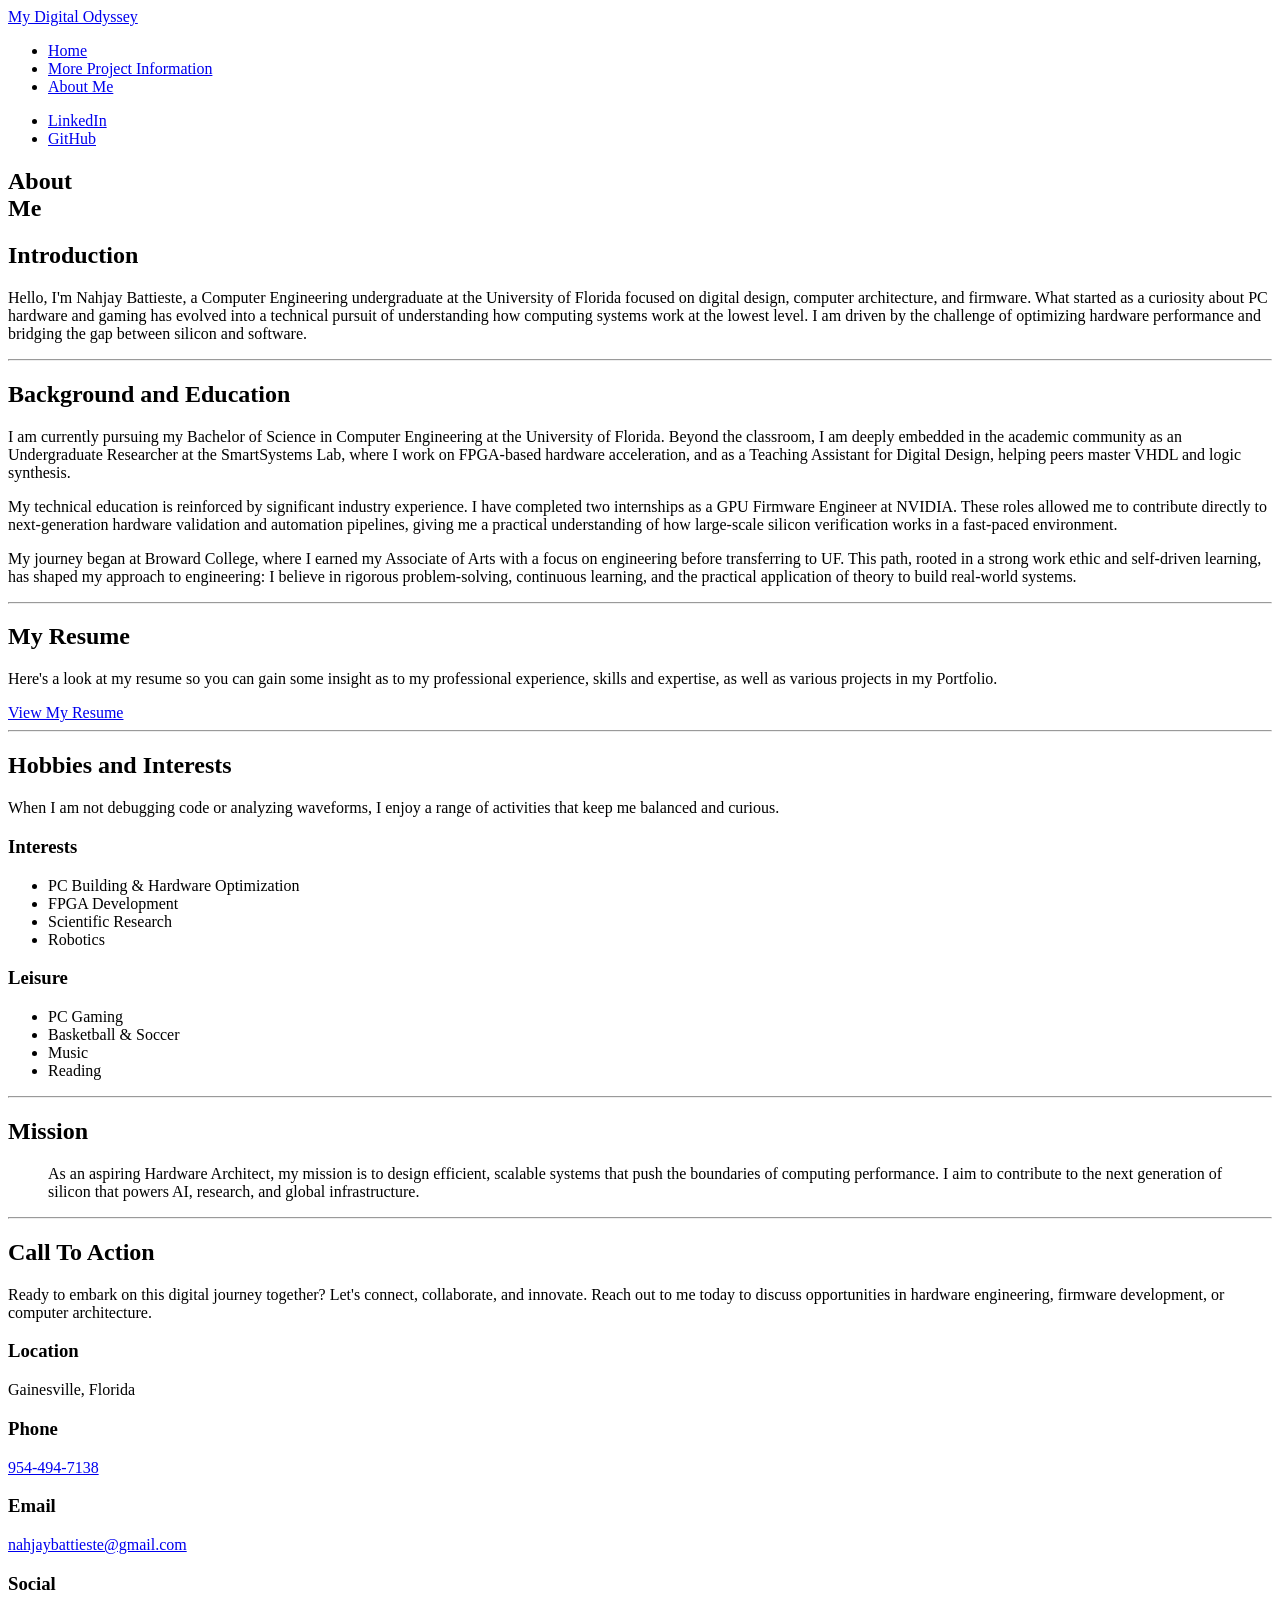
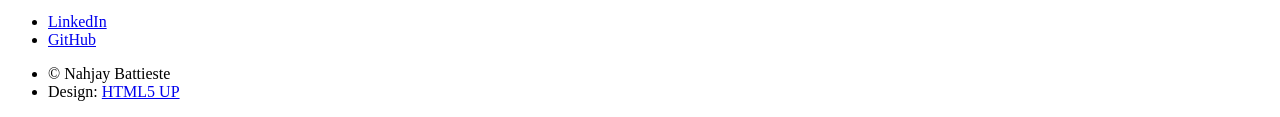
==== elements.html @ a413a95f "fix: correcting resume" ====
<!DOCTYPE HTML>
<!--
    Massively by HTML5 UP
    html5up.net | @ajlkn
    Free for personal and commercial use under the CCA 3.0 license (html5up.net/license)
-->
<html>
    <head>
        <title>About Me</title>
        <meta charset="utf-8" />
        <meta name="viewport" content="width=device-width, initial-scale=1, user-scalable=no" />
        <link rel="stylesheet" href="assets/css/main.css" />
        <noscript><link rel="stylesheet" href="assets/css/noscript.css" /></noscript>
    </head>
    <body class="is-preload">

        <!-- Wrapper -->
            <div id="wrapper">

                <!-- Header -->
                    <header id="header">
                        <a href="index.html" class="logo">My Digital Odyssey</a>
                    </header>

                <!-- Nav -->
                    <nav id="nav">
                        <ul class="links">
                            <li><a href="index.html">Home</a></li>
                            <li><a href="generic.html">More Project Information</a></li>
                            <li class="active"><a href="elements.html">About Me</a></li>
                        </ul>
                        <ul class="icons">
                            <li><a href="https://www.linkedin.com/in/nahjay-battieste-a84655224" class="icon brands fa-linkedin"><span class="label">LinkedIn</span></a></li>
                            <li><a href="https://github.com/Nahjay" class="icon brands fa-github"><span class="label">GitHub</span></a></li>
                        </ul>
                    </nav>

                <!-- Main -->
                    <div id="main">

                        <!-- Post -->
                            <section class="post">
                                <header class="major">
                                    <h1>About<br />
                                    Me</h1>
                                </header>

                                <!-- Text stuff -->
                                    <h2>Introduction</h2>
                                    <p>Hello, I'm Nahjay Battieste, a Computer Engineering undergraduate at the University of Florida focused on digital design, computer architecture, and firmware. What started as a curiosity about PC hardware and gaming has evolved into a technical pursuit of understanding how computing systems work at the lowest level. I am driven by the challenge of optimizing hardware performance and bridging the gap between silicon and software.</p>
                                    <hr />
                                    
                                    <h2>Background and Education</h2>
                                    <p>I am currently pursuing my Bachelor of Science in Computer Engineering at the University of Florida. Beyond the classroom, I am deeply embedded in the academic community as an Undergraduate Researcher at the SmartSystems Lab, where I work on FPGA-based hardware acceleration, and as a Teaching Assistant for Digital Design, helping peers master VHDL and logic synthesis.</p>

                                    <p>My technical education is reinforced by significant industry experience. I have completed two internships as a GPU Firmware Engineer at NVIDIA. These roles allowed me to contribute directly to next-generation hardware validation and automation pipelines, giving me a practical understanding of how large-scale silicon verification works in a fast-paced environment.</p>
                                    
                                    <p>My journey began at Broward College, where I earned my Associate of Arts with a focus on engineering before transferring to UF. This path, rooted in a strong work ethic and self-driven learning, has shaped my approach to engineering: I believe in rigorous problem-solving, continuous learning, and the practical application of theory to build real-world systems.</p>
                                    
                                    <hr />
                                    <h2>My Resume</h2>
                                    <p>Here's a look at my resume so you can gain some insight as to my professional experience, skills and expertise, as well as various projects in my Portfolio.</p>
                                    <a href="/assets/Nahjay_Resume_V2.pdf" target="_blank" class="button primary">View My Resume</a>
                                    <hr />

                                <!-- Lists -->
                                    <h2>Hobbies and Interests</h2>
                                    <p>When I am not debugging code or analyzing waveforms, I enjoy a range of activities that keep me balanced and curious.</p>
                                    <div class="row">
                                        <div class="col-6 col-12-small">
                                            <h3>Interests</h3>
                                            <ul>
                                                <li>PC Building & Hardware Optimization</li>
                                                <li>FPGA Development</li>
                                                <li>Scientific Research</li>
                                                <li>Robotics</li>
                                            </ul>
                                        </div>
                                        <div class="col-6 col-12-small">
                                            <h3>Leisure</h3>
                                            <ul>
                                                <li>PC Gaming</li>
                                                <li>Basketball & Soccer</li>
                                                <li>Music</li>
                                                <li>Reading</li>
                                            </ul>
                                        </div>
                                    </div>
                                    <hr />

                                <!-- Blockquote -->
                                    <h2>Mission</h2>
                                    <blockquote>As an aspiring Hardware Architect, my mission is to design efficient, scalable systems that push the boundaries of computing performance. I aim to contribute to the next generation of silicon that powers AI, research, and global infrastructure.</blockquote>
                                    <hr />

                                <!-- Table -->
                                    <h2>Call To Action</h2>
                                    <p>Ready to embark on this digital journey together? Let's connect, collaborate, and innovate. Reach out to me today to discuss opportunities in hardware engineering, firmware development, or computer architecture.</p>
                                    
                <!-- Footer -->
                    <footer id="footer">
                        <section class="split contact">
                            <section class="alt">
                                <h3>Location</h3>
                                <p>Gainesville, Florida<br />
                            </section>
                            <section>
                                <h3>Phone</h3>
                                <p><a href="#">954-494-7138</a></p>
                            </section>
                            <section>
                                <h3>Email</h3>
                                <p><a href="mailto:nahjaybattieste@gmail.com">nahjaybattieste@gmail.com</a></p>
                            </section>
                            <section>
                                <h3>Social</h3>
                                <ul class="icons alt">
                                    <li><a href="https://www.linkedin.com/in/nahjay-battieste-a84655224" class="icon brands alt fa-linkedin"><span class="label">LinkedIn</span></a></li>
                                    <li><a href="https://github.com/Nahjay" class="icon brands alt fa-github"><span class="label">GitHub</span></a></li>
                                </ul>
                            </section>
                        </section>
                    </footer>

                <!-- Copyright -->
                    <div id="copyright">
                        <ul><li>&copy; Nahjay Battieste</li><li>Design: <a href="https://html5up.net">HTML5 UP</a></li></ul>
                    </div>

            </div>

        <!-- Scripts -->
            <script src="assets/js/jquery.min.js"></script>
            <script src="assets/js/jquery.scrollex.min.js"></script>
            <script src="assets/js/jquery.scrolly.min.js"></script>
            <script src="assets/js/browser.min.js"></script>
            <script src="assets/js/breakpoints.min.js"></script>
            <script src="assets/js/util.js"></script>
            <script src="assets/js/main.js"></script>

    </body>
</html>
---- assets/css/main.css ----
@import url(fontawesome-all.min.css);
@import url("https://fonts.googleapis.com/css?family=Merriweather:300,700,300italic,700italic|Source+Sans+Pro:900");

/*
	Massively by HTML5 UP
	html5up.net | @ajlkn
	Free for personal and commercial use under the CCA 3.0 license (html5up.net/license)
*/

html, body, div, span, applet, object,
iframe, h1, h2, h3, h4, h5, h6, p, blockquote,
pre, a, abbr, acronym, address, big, cite,
code, del, dfn, em, img, ins, kbd, q, s, samp,
small, strike, strong, sub, sup, tt, var, b,
u, i, center, dl, dt, dd, ol, ul, li, fieldset,
form, label, legend, table, caption, tbody,
tfoot, thead, tr, th, td, article, aside,
canvas, details, embed, figure, figcaption,
footer, header, hgroup, menu, nav, output, ruby,
section, summary, time, mark, audio, video {
	margin: 0;
	padding: 0;
	border: 0;
	font-size: 100%;
	font: inherit;
	vertical-align: baseline;}

article, aside, details, figcaption, figure,
footer, header, hgroup, menu, nav, section {
	display: block;}

body {
	line-height: 1;
}

ol, ul {
	list-style: none;
}

blockquote, q {
	quotes: none;
}

	blockquote:before, blockquote:after, q:before, q:after {
		content: '';
		content: none;
	}

table {
	border-collapse: collapse;
	border-spacing: 0;
}

body {
	-webkit-text-size-adjust: none;
}

mark {
	background-color: transparent;
	color: inherit;
}

input::-moz-focus-inner {
	border: 0;
	padding: 0;
}

input, select, textarea {
	-moz-appearance: none;
	-webkit-appearance: none;
	-ms-appearance: none;
	appearance: none;
}

/* Basic */

	@-ms-viewport {
		width: device-width;
	}

	body {
		-ms-overflow-style: scrollbar;
	}

	@media screen and (max-width: 480px) {

		html, body {
			min-width: 320px;
		}

	}

	html {
		box-sizing: border-box;
	}

	*, *:before, *:after {
		box-sizing: inherit;
	}

	body {
		background-color: #1e252d;
	}

		body.is-preload *, body.is-preload *:before, body.is-preload *:after {
			-moz-animation: none !important;
			-webkit-animation: none !important;
			-ms-animation: none !important;
			animation: none !important;
			-moz-transition: none !important;
			-webkit-transition: none !important;
			-ms-transition: none !important;
			transition: none !important;
		}

/* Type */

	html {
		font-size: 16pt;
	}

		@media screen and (max-width: 1680px) {

			html {
				font-size: 12pt;
			}

		}

		@media screen and (max-width: 1280px) {

			html {
				font-size: 11pt;
			}

		}

		@media screen and (max-width: 360px) {

			html {
				font-size: 10pt;
			}

		}

	body {
		color: #212931;
	}

	body, input, select, textarea {
		font-family: "Merriweather", Georgia, serif;
		font-weight: 300;
		font-size: 1rem;
		line-height: 2.375;
	}

	a {
		-moz-transition: color 0.2s ease-in-out, background-color 0.2s ease-in-out, border-color 0.2s ease-in-out, box-shadow 0.2s ease-in-out;
		-webkit-transition: color 0.2s ease-in-out, background-color 0.2s ease-in-out, border-color 0.2s ease-in-out, box-shadow 0.2s ease-in-out;
		-ms-transition: color 0.2s ease-in-out, background-color 0.2s ease-in-out, border-color 0.2s ease-in-out, box-shadow 0.2s ease-in-out;
		transition: color 0.2s ease-in-out, background-color 0.2s ease-in-out, border-color 0.2s ease-in-out, box-shadow 0.2s ease-in-out;
		border-bottom: dotted 1px;
		text-decoration: none;
	}

		a:hover {
			border-bottom-color: transparent;
		}

	strong, b {
		font-weight: 600;
	}

	em, i {
		font-style: italic;
	}

	p {
		text-align: justify;
		margin: 0 0 2rem 0;
	}

	h1, h2, h3, h4, h5, h6 {
		font-family: "Source Sans Pro", Helvetica, sans-serif;
		font-weight: 900;
		line-height: 1.5;
		letter-spacing: 0.075em;
		text-transform: uppercase;
		margin: 0 0 1rem 0;
	}

		h1 a, h2 a, h3 a, h4 a, h5 a, h6 a {
			border-bottom: 0;
			color: inherit;
			text-decoration: none;
		}

	h1 {
		font-size: 4rem;
		line-height: 1.1;
		margin: 0 0 2rem 0;
	}

	h2 {
		font-size: 1.75rem;
		line-height: 1.3;
		margin: 0 0 1.5rem 0;
	}

	h3 {
		font-size: 1.25rem;
		margin: 0 0 1.5rem 0;
	}

	h4 {
		font-size: 1rem;
	}

	h5 {
		font-size: 0.9rem;
	}

	h6 {
		font-size: 0.8rem;
	}

	sub {
		font-size: 0.8rem;
		position: relative;
		top: 0.5rem;
	}

	sup {
		font-size: 0.8rem;
		position: relative;
		top: -0.5rem;
	}

	blockquote {
		border-left: solid 4px;
		font-style: italic;
		margin: 0 0 2rem 0;
		padding: 0.5rem 0 0.5rem 2rem;
	}

	code {
		border: solid 2px;
		font-family: "Courier New", monospace;
		font-size: 0.9rem;
		margin: 0 0.25rem;
		padding: 0.25rem 0.65rem;
	}

	pre {
		-webkit-overflow-scrolling: touch;
		font-family: "Courier New", monospace;
		font-size: 0.9rem;
		margin: 0 0 2rem 0;
	}

		pre code {
			display: block;
			line-height: 1.75;
			padding: 1rem 1.5rem;
			overflow-x: auto;
		}

	hr {
		border: 0;
		border-bottom: solid 2px;
		margin: 3rem 0;
	}

		hr.major {
			margin: 5rem 0;
		}

	.align-left {
		text-align: left;
	}

	.align-center {
		text-align: center;
	}

	.align-right {
		text-align: right;
	}

	input, select, textarea {
		color: #212931;
	}

	a {
		color: #212931;
		border-bottom-color: rgba(33, 41, 49, 0.5);
	}

		a:hover {
			border-bottom-color: transparent;
			color: #18bfef !important;
		}

	strong, b {
		color: #212931;
	}

	h1, h2, h3, h4, h5, h6 {
		color: #212931;
	}

	blockquote {
		border-left-color: #eeeeee;
	}

	code {
		background: rgba(220, 220, 220, 0.25);
		border-color: #eeeeee;
	}

	hr {
		border-bottom-color: #eeeeee;
	}

/* Row */

	.row {
		display: flex;
		flex-wrap: wrap;
		box-sizing: border-box;
		align-items: stretch;
	}

		.row > * {
			box-sizing: border-box;
		}

		.row.gtr-uniform > * > :last-child {
			margin-bottom: 0;
		}

		.row.aln-left {
			justify-content: flex-start;
		}

		.row.aln-center {
			justify-content: center;
		}

		.row.aln-right {
			justify-content: flex-end;
		}

		.row.aln-top {
			align-items: flex-start;
		}

		.row.aln-middle {
			align-items: center;
		}

		.row.aln-bottom {
			align-items: flex-end;
		}

		.row > .imp {
			order: -1;
		}

		.row > .col-1 {
			width: 8.33333%;
		}

		.row > .off-1 {
			margin-left: 8.33333%;
		}

		.row > .col-2 {
			width: 16.66667%;
		}

		.row > .off-2 {
			margin-left: 16.66667%;
		}

		.row > .col-3 {
			width: 25%;
		}

		.row > .off-3 {
			margin-left: 25%;
		}

		.row > .col-4 {
			width: 33.33333%;
		}

		.row > .off-4 {
			margin-left: 33.33333%;
		}

		.row > .col-5 {
			width: 41.66667%;
		}

		.row > .off-5 {
			margin-left: 41.66667%;
		}

		.row > .col-6 {
			width: 50%;
		}

		.row > .off-6 {
			margin-left: 50%;
		}

		.row > .col-7 {
			width: 58.33333%;
		}

		.row > .off-7 {
			margin-left: 58.33333%;
		}

		.row > .col-8 {
			width: 66.66667%;
		}

		.row > .off-8 {
			margin-left: 66.66667%;
		}

		.row > .col-9 {
			width: 75%;
		}

		.row > .off-9 {
			margin-left: 75%;
		}

		.row > .col-10 {
			width: 83.33333%;
		}

		.row > .off-10 {
			margin-left: 83.33333%;
		}

		.row > .col-11 {
			width: 91.66667%;
		}

		.row > .off-11 {
			margin-left: 91.66667%;
		}

		.row > .col-12 {
			width: 100%;
		}

		.row > .off-12 {
			margin-left: 100%;
		}

		.row.gtr-0 {
			margin-top: 0;
			margin-left: 0rem;
		}

			.row.gtr-0 > * {
				padding: 0 0 0 0rem;
			}

			.row.gtr-0.gtr-uniform {
				margin-top: 0rem;
			}

				.row.gtr-0.gtr-uniform > * {
					padding-top: 0rem;
				}

		.row.gtr-25 {
			margin-top: 0;
			margin-left: -0.375rem;
		}

			.row.gtr-25 > * {
				padding: 0 0 0 0.375rem;
			}

			.row.gtr-25.gtr-uniform {
				margin-top: -0.375rem;
			}

				.row.gtr-25.gtr-uniform > * {
					padding-top: 0.375rem;
				}

		.row.gtr-50 {
			margin-top: 0;
			margin-left: -0.75rem;
		}

			.row.gtr-50 > * {
				padding: 0 0 0 0.75rem;
			}

			.row.gtr-50.gtr-uniform {
				margin-top: -0.75rem;
			}

				.row.gtr-50.gtr-uniform > * {
					padding-top: 0.75rem;
				}

		.row {
			margin-top: 0;
			margin-left: -1.5rem;
		}

			.row > * {
				padding: 0 0 0 1.5rem;
			}

			.row.gtr-uniform {
				margin-top: -1.5rem;
			}

				.row.gtr-uniform > * {
					padding-top: 1.5rem;
				}

		.row.gtr-150 {
			margin-top: 0;
			margin-left: -2.25rem;
		}

			.row.gtr-150 > * {
				padding: 0 0 0 2.25rem;
			}

			.row.gtr-150.gtr-uniform {
				margin-top: -2.25rem;
			}

				.row.gtr-150.gtr-uniform > * {
					padding-top: 2.25rem;
				}

		.row.gtr-200 {
			margin-top: 0;
			margin-left: -3rem;
		}

			.row.gtr-200 > * {
				padding: 0 0 0 3rem;
			}

			.row.gtr-200.gtr-uniform {
				margin-top: -3rem;
			}

				.row.gtr-200.gtr-uniform > * {
					padding-top: 3rem;
				}

		@media screen and (max-width: 1680px) {

			.row {
				display: flex;
				flex-wrap: wrap;
				box-sizing: border-box;
				align-items: stretch;
			}

				.row > * {
					box-sizing: border-box;
				}

				.row.gtr-uniform > * > :last-child {
					margin-bottom: 0;
				}

				.row.aln-left {
					justify-content: flex-start;
				}

				.row.aln-center {
					justify-content: center;
				}

				.row.aln-right {
					justify-content: flex-end;
				}

				.row.aln-top {
					align-items: flex-start;
				}

				.row.aln-middle {
					align-items: center;
				}

				.row.aln-bottom {
					align-items: flex-end;
				}

				.row > .imp-xlarge {
					order: -1;
				}

				.row > .col-1-xlarge {
					width: 8.33333%;
				}

				.row > .off-1-xlarge {
					margin-left: 8.33333%;
				}

				.row > .col-2-xlarge {
					width: 16.66667%;
				}

				.row > .off-2-xlarge {
					margin-left: 16.66667%;
				}

				.row > .col-3-xlarge {
					width: 25%;
				}

				.row > .off-3-xlarge {
					margin-left: 25%;
				}

				.row > .col-4-xlarge {
					width: 33.33333%;
				}

				.row > .off-4-xlarge {
					margin-left: 33.33333%;
				}

				.row > .col-5-xlarge {
					width: 41.66667%;
				}

				.row > .off-5-xlarge {
					margin-left: 41.66667%;
				}

				.row > .col-6-xlarge {
					width: 50%;
				}

				.row > .off-6-xlarge {
					margin-left: 50%;
				}

				.row > .col-7-xlarge {
					width: 58.33333%;
				}

				.row > .off-7-xlarge {
					margin-left: 58.33333%;
				}

				.row > .col-8-xlarge {
					width: 66.66667%;
				}

				.row > .off-8-xlarge {
					margin-left: 66.66667%;
				}

				.row > .col-9-xlarge {
					width: 75%;
				}

				.row > .off-9-xlarge {
					margin-left: 75%;
				}

				.row > .col-10-xlarge {
					width: 83.33333%;
				}

				.row > .off-10-xlarge {
					margin-left: 83.33333%;
				}

				.row > .col-11-xlarge {
					width: 91.66667%;
				}

				.row > .off-11-xlarge {
					margin-left: 91.66667%;
				}

				.row > .col-12-xlarge {
					width: 100%;
				}

				.row > .off-12-xlarge {
					margin-left: 100%;
				}

				.row.gtr-0 {
					margin-top: 0;
					margin-left: 0rem;
				}

					.row.gtr-0 > * {
						padding: 0 0 0 0rem;
					}

					.row.gtr-0.gtr-uniform {
						margin-top: 0rem;
					}

						.row.gtr-0.gtr-uniform > * {
							padding-top: 0rem;
						}

				.row.gtr-25 {
					margin-top: 0;
					margin-left: -0.375rem;
				}

					.row.gtr-25 > * {
						padding: 0 0 0 0.375rem;
					}

					.row.gtr-25.gtr-uniform {
						margin-top: -0.375rem;
					}

						.row.gtr-25.gtr-uniform > * {
							padding-top: 0.375rem;
						}

				.row.gtr-50 {
					margin-top: 0;
					margin-left: -0.75rem;
				}

					.row.gtr-50 > * {
						padding: 0 0 0 0.75rem;
					}

					.row.gtr-50.gtr-uniform {
						margin-top: -0.75rem;
					}

						.row.gtr-50.gtr-uniform > * {
							padding-top: 0.75rem;
						}

				.row {
					margin-top: 0;
					margin-left: -1.5rem;
				}

					.row > * {
						padding: 0 0 0 1.5rem;
					}

					.row.gtr-uniform {
						margin-top: -1.5rem;
					}

						.row.gtr-uniform > * {
							padding-top: 1.5rem;
						}

				.row.gtr-150 {
					margin-top: 0;
					margin-left: -2.25rem;
				}

					.row.gtr-150 > * {
						padding: 0 0 0 2.25rem;
					}

					.row.gtr-150.gtr-uniform {
						margin-top: -2.25rem;
					}

						.row.gtr-150.gtr-uniform > * {
							padding-top: 2.25rem;
						}

				.row.gtr-200 {
					margin-top: 0;
					margin-left: -3rem;
				}

					.row.gtr-200 > * {
						padding: 0 0 0 3rem;
					}

					.row.gtr-200.gtr-uniform {
						margin-top: -3rem;
					}

						.row.gtr-200.gtr-uniform > * {
							padding-top: 3rem;
						}

		}

		@media screen and (max-width: 1280px) {

			.row {
				display: flex;
				flex-wrap: wrap;
				box-sizing: border-box;
				align-items: stretch;
			}

				.row > * {
					box-sizing: border-box;
				}

				.row.gtr-uniform > * > :last-child {
					margin-bottom: 0;
				}

				.row.aln-left {
					justify-content: flex-start;
				}

				.row.aln-center {
					justify-content: center;
				}

				.row.aln-right {
					justify-content: flex-end;
				}

				.row.aln-top {
					align-items: flex-start;
				}

				.row.aln-middle {
					align-items: center;
				}

				.row.aln-bottom {
					align-items: flex-end;
				}

				.row > .imp-large {
					order: -1;
				}

				.row > .col-1-large {
					width: 8.33333%;
				}

				.row > .off-1-large {
					margin-left: 8.33333%;
				}

				.row > .col-2-large {
					width: 16.66667%;
				}

				.row > .off-2-large {
					margin-left: 16.66667%;
				}

				.row > .col-3-large {
					width: 25%;
				}

				.row > .off-3-large {
					margin-left: 25%;
				}

				.row > .col-4-large {
					width: 33.33333%;
				}

				.row > .off-4-large {
					margin-left: 33.33333%;
				}

				.row > .col-5-large {
					width: 41.66667%;
				}

				.row > .off-5-large {
					margin-left: 41.66667%;
				}

				.row > .col-6-large {
					width: 50%;
				}

				.row > .off-6-large {
					margin-left: 50%;
				}

				.row > .col-7-large {
					width: 58.33333%;
				}

				.row > .off-7-large {
					margin-left: 58.33333%;
				}

				.row > .col-8-large {
					width: 66.66667%;
				}

				.row > .off-8-large {
					margin-left: 66.66667%;
				}

				.row > .col-9-large {
					width: 75%;
				}

				.row > .off-9-large {
					margin-left: 75%;
				}

				.row > .col-10-large {
					width: 83.33333%;
				}

				.row > .off-10-large {
					margin-left: 83.33333%;
				}

				.row > .col-11-large {
					width: 91.66667%;
				}

				.row > .off-11-large {
					margin-left: 91.66667%;
				}

				.row > .col-12-large {
					width: 100%;
				}

				.row > .off-12-large {
					margin-left: 100%;
				}

				.row.gtr-0 {
					margin-top: 0;
					margin-left: 0rem;
				}

					.row.gtr-0 > * {
						padding: 0 0 0 0rem;
					}

					.row.gtr-0.gtr-uniform {
						margin-top: 0rem;
					}

						.row.gtr-0.gtr-uniform > * {
							padding-top: 0rem;
						}

				.row.gtr-25 {
					margin-top: 0;
					margin-left: -0.375rem;
				}

					.row.gtr-25 > * {
						padding: 0 0 0 0.375rem;
					}

					.row.gtr-25.gtr-uniform {
						margin-top: -0.375rem;
					}

						.row.gtr-25.gtr-uniform > * {
							padding-top: 0.375rem;
						}

				.row.gtr-50 {
					margin-top: 0;
					margin-left: -0.75rem;
				}

					.row.gtr-50 > * {
						padding: 0 0 0 0.75rem;
					}

					.row.gtr-50.gtr-uniform {
						margin-top: -0.75rem;
					}

						.row.gtr-50.gtr-uniform > * {
							padding-top: 0.75rem;
						}

				.row {
					margin-top: 0;
					margin-left: -1.5rem;
				}

					.row > * {
						padding: 0 0 0 1.5rem;
					}

					.row.gtr-uniform {
						margin-top: -1.5rem;
					}

						.row.gtr-uniform > * {
							padding-top: 1.5rem;
						}

				.row.gtr-150 {
					margin-top: 0;
					margin-left: -2.25rem;
				}

					.row.gtr-150 > * {
						padding: 0 0 0 2.25rem;
					}

					.row.gtr-150.gtr-uniform {
						margin-top: -2.25rem;
					}

						.row.gtr-150.gtr-uniform > * {
							padding-top: 2.25rem;
						}

				.row.gtr-200 {
					margin-top: 0;
					margin-left: -3rem;
				}

					.row.gtr-200 > * {
						padding: 0 0 0 3rem;
					}

					.row.gtr-200.gtr-uniform {
						margin-top: -3rem;
					}

						.row.gtr-200.gtr-uniform > * {
							padding-top: 3rem;
						}

		}

		@media screen and (max-width: 980px) {

			.row {
				display: flex;
				flex-wrap: wrap;
				box-sizing: border-box;
				align-items: stretch;
			}

				.row > * {
					box-sizing: border-box;
				}

				.row.gtr-uniform > * > :last-child {
					margin-bottom: 0;
				}

				.row.aln-left {
					justify-content: flex-start;
				}

				.row.aln-center {
					justify-content: center;
				}

				.row.aln-right {
					justify-content: flex-end;
				}

				.row.aln-top {
					align-items: flex-start;
				}

				.row.aln-middle {
					align-items: center;
				}

				.row.aln-bottom {
					align-items: flex-end;
				}

				.row > .imp-medium {
					order: -1;
				}

				.row > .col-1-medium {
					width: 8.33333%;
				}

				.row > .off-1-medium {
					margin-left: 8.33333%;
				}

				.row > .col-2-medium {
					width: 16.66667%;
				}

				.row > .off-2-medium {
					margin-left: 16.66667%;
				}

				.row > .col-3-medium {
					width: 25%;
				}

				.row > .off-3-medium {
					margin-left: 25%;
				}

				.row > .col-4-medium {
					width: 33.33333%;
				}

				.row > .off-4-medium {
					margin-left: 33.33333%;
				}

				.row > .col-5-medium {
					width: 41.66667%;
				}

				.row > .off-5-medium {
					margin-left: 41.66667%;
				}

				.row > .col-6-medium {
					width: 50%;
				}

				.row > .off-6-medium {
					margin-left: 50%;
				}

				.row > .col-7-medium {
					width: 58.33333%;
				}

				.row > .off-7-medium {
					margin-left: 58.33333%;
				}

				.row > .col-8-medium {
					width: 66.66667%;
				}

				.row > .off-8-medium {
					margin-left: 66.66667%;
				}

				.row > .col-9-medium {
					width: 75%;
				}

				.row > .off-9-medium {
					margin-left: 75%;
				}

				.row > .col-10-medium {
					width: 83.33333%;
				}

				.row > .off-10-medium {
					margin-left: 83.33333%;
				}

				.row > .col-11-medium {
					width: 91.66667%;
				}

				.row > .off-11-medium {
					margin-left: 91.66667%;
				}

				.row > .col-12-medium {
					width: 100%;
				}

				.row > .off-12-medium {
					margin-left: 100%;
				}

				.row.gtr-0 {
					margin-top: 0;
					margin-left: 0rem;
				}

					.row.gtr-0 > * {
						padding: 0 0 0 0rem;
					}

					.row.gtr-0.gtr-uniform {
						margin-top: 0rem;
					}

						.row.gtr-0.gtr-uniform > * {
							padding-top: 0rem;
						}

				.row.gtr-25 {
					margin-top: 0;
					margin-left: -0.375rem;
				}

					.row.gtr-25 > * {
						padding: 0 0 0 0.375rem;
					}

					.row.gtr-25.gtr-uniform {
						margin-top: -0.375rem;
					}

						.row.gtr-25.gtr-uniform > * {
							padding-top: 0.375rem;
						}

				.row.gtr-50 {
					margin-top: 0;
					margin-left: -0.75rem;
				}

					.row.gtr-50 > * {
						padding: 0 0 0 0.75rem;
					}

					.row.gtr-50.gtr-uniform {
						margin-top: -0.75rem;
					}

						.row.gtr-50.gtr-uniform > * {
							padding-top: 0.75rem;
						}

				.row {
					margin-top: 0;
					margin-left: -1.5rem;
				}

					.row > * {
						padding: 0 0 0 1.5rem;
					}

					.row.gtr-uniform {
						margin-top: -1.5rem;
					}

						.row.gtr-uniform > * {
							padding-top: 1.5rem;
						}

				.row.gtr-150 {
					margin-top: 0;
					margin-left: -2.25rem;
				}

					.row.gtr-150 > * {
						padding: 0 0 0 2.25rem;
					}

					.row.gtr-150.gtr-uniform {
						margin-top: -2.25rem;
					}

						.row.gtr-150.gtr-uniform > * {
							padding-top: 2.25rem;
						}

				.row.gtr-200 {
					margin-top: 0;
					margin-left: -3rem;
				}

					.row.gtr-200 > * {
						padding: 0 0 0 3rem;
					}

					.row.gtr-200.gtr-uniform {
						margin-top: -3rem;
					}

						.row.gtr-200.gtr-uniform > * {
							padding-top: 3rem;
						}

		}

		@media screen and (max-width: 736px) {

			.row {
				display: flex;
				flex-wrap: wrap;
				box-sizing: border-box;
				align-items: stretch;
			}

				.row > * {
					box-sizing: border-box;
				}

				.row.gtr-uniform > * > :last-child {
					margin-bottom: 0;
				}

				.row.aln-left {
					justify-content: flex-start;
				}

				.row.aln-center {
					justify-content: center;
				}

				.row.aln-right {
					justify-content: flex-end;
				}

				.row.aln-top {
					align-items: flex-start;
				}

				.row.aln-middle {
					align-items: center;
				}

				.row.aln-bottom {
					align-items: flex-end;
				}

				.row > .imp-small {
					order: -1;
				}

				.row > .col-1-small {
					width: 8.33333%;
				}

				.row > .off-1-small {
					margin-left: 8.33333%;
				}

				.row > .col-2-small {
					width: 16.66667%;
				}

				.row > .off-2-small {
					margin-left: 16.66667%;
				}

				.row > .col-3-small {
					width: 25%;
				}

				.row > .off-3-small {
					margin-left: 25%;
				}

				.row > .col-4-small {
					width: 33.33333%;
				}

				.row > .off-4-small {
					margin-left: 33.33333%;
				}

				.row > .col-5-small {
					width: 41.66667%;
				}

				.row > .off-5-small {
					margin-left: 41.66667%;
				}

				.row > .col-6-small {
					width: 50%;
				}

				.row > .off-6-small {
					margin-left: 50%;
				}

				.row > .col-7-small {
					width: 58.33333%;
				}

				.row > .off-7-small {
					margin-left: 58.33333%;
				}

				.row > .col-8-small {
					width: 66.66667%;
				}

				.row > .off-8-small {
					margin-left: 66.66667%;
				}

				.row > .col-9-small {
					width: 75%;
				}

				.row > .off-9-small {
					margin-left: 75%;
				}

				.row > .col-10-small {
					width: 83.33333%;
				}

				.row > .off-10-small {
					margin-left: 83.33333%;
				}

				.row > .col-11-small {
					width: 91.66667%;
				}

				.row > .off-11-small {
					margin-left: 91.66667%;
				}

				.row > .col-12-small {
					width: 100%;
				}

				.row > .off-12-small {
					margin-left: 100%;
				}

				.row.gtr-0 {
					margin-top: 0;
					margin-left: 0rem;
				}

					.row.gtr-0 > * {
						padding: 0 0 0 0rem;
					}

					.row.gtr-0.gtr-uniform {
						margin-top: 0rem;
					}

						.row.gtr-0.gtr-uniform > * {
							padding-top: 0rem;
						}

				.row.gtr-25 {
					margin-top: 0;
					margin-left: -0.375rem;
				}

					.row.gtr-25 > * {
						padding: 0 0 0 0.375rem;
					}

					.row.gtr-25.gtr-uniform {
						margin-top: -0.375rem;
					}

						.row.gtr-25.gtr-uniform > * {
							padding-top: 0.375rem;
						}

				.row.gtr-50 {
					margin-top: 0;
					margin-left: -0.75rem;
				}

					.row.gtr-50 > * {
						padding: 0 0 0 0.75rem;
					}

					.row.gtr-50.gtr-uniform {
						margin-top: -0.75rem;
					}

						.row.gtr-50.gtr-uniform > * {
							padding-top: 0.75rem;
						}

				.row {
					margin-top: 0;
					margin-left: -1.5rem;
				}

					.row > * {
						padding: 0 0 0 1.5rem;
					}

					.row.gtr-uniform {
						margin-top: -1.5rem;
					}

						.row.gtr-uniform > * {
							padding-top: 1.5rem;
						}

				.row.gtr-150 {
					margin-top: 0;
					margin-left: -2.25rem;
				}

					.row.gtr-150 > * {
						padding: 0 0 0 2.25rem;
					}

					.row.gtr-150.gtr-uniform {
						margin-top: -2.25rem;
					}

						.row.gtr-150.gtr-uniform > * {
							padding-top: 2.25rem;
						}

				.row.gtr-200 {
					margin-top: 0;
					margin-left: -3rem;
				}

					.row.gtr-200 > * {
						padding: 0 0 0 3rem;
					}

					.row.gtr-200.gtr-uniform {
						margin-top: -3rem;
					}

						.row.gtr-200.gtr-uniform > * {
							padding-top: 3rem;
						}

		}

		@media screen and (max-width: 480px) {

			.row {
				display: flex;
				flex-wrap: wrap;
				box-sizing: border-box;
				align-items: stretch;
			}

				.row > * {
					box-sizing: border-box;
				}

				.row.gtr-uniform > * > :last-child {
					margin-bottom: 0;
				}

				.row.aln-left {
					justify-content: flex-start;
				}

				.row.aln-center {
					justify-content: center;
				}

				.row.aln-right {
					justify-content: flex-end;
				}

				.row.aln-top {
					align-items: flex-start;
				}

				.row.aln-middle {
					align-items: center;
				}

				.row.aln-bottom {
					align-items: flex-end;
				}

				.row > .imp-xsmall {
					order: -1;
				}

				.row > .col-1-xsmall {
					width: 8.33333%;
				}

				.row > .off-1-xsmall {
					margin-left: 8.33333%;
				}

				.row > .col-2-xsmall {
					width: 16.66667%;
				}

				.row > .off-2-xsmall {
					margin-left: 16.66667%;
				}

				.row > .col-3-xsmall {
					width: 25%;
				}

				.row > .off-3-xsmall {
					margin-left: 25%;
				}

				.row > .col-4-xsmall {
					width: 33.33333%;
				}

				.row > .off-4-xsmall {
					margin-left: 33.33333%;
				}

				.row > .col-5-xsmall {
					width: 41.66667%;
				}

				.row > .off-5-xsmall {
					margin-left: 41.66667%;
				}

				.row > .col-6-xsmall {
					width: 50%;
				}

				.row > .off-6-xsmall {
					margin-left: 50%;
				}

				.row > .col-7-xsmall {
					width: 58.33333%;
				}

				.row > .off-7-xsmall {
					margin-left: 58.33333%;
				}

				.row > .col-8-xsmall {
					width: 66.66667%;
				}

				.row > .off-8-xsmall {
					margin-left: 66.66667%;
				}

				.row > .col-9-xsmall {
					width: 75%;
				}

				.row > .off-9-xsmall {
					margin-left: 75%;
				}

				.row > .col-10-xsmall {
					width: 83.33333%;
				}

				.row > .off-10-xsmall {
					margin-left: 83.33333%;
				}

				.row > .col-11-xsmall {
					width: 91.66667%;
				}

				.row > .off-11-xsmall {
					margin-left: 91.66667%;
				}

				.row > .col-12-xsmall {
					width: 100%;
				}

				.row > .off-12-xsmall {
					margin-left: 100%;
				}

				.row.gtr-0 {
					margin-top: 0;
					margin-left: 0rem;
				}

					.row.gtr-0 > * {
						padding: 0 0 0 0rem;
					}

					.row.gtr-0.gtr-uniform {
						margin-top: 0rem;
					}

						.row.gtr-0.gtr-uniform > * {
							padding-top: 0rem;
						}

				.row.gtr-25 {
					margin-top: 0;
					margin-left: -0.375rem;
				}

					.row.gtr-25 > * {
						padding: 0 0 0 0.375rem;
					}

					.row.gtr-25.gtr-uniform {
						margin-top: -0.375rem;
					}

						.row.gtr-25.gtr-uniform > * {
							padding-top: 0.375rem;
						}

				.row.gtr-50 {
					margin-top: 0;
					margin-left: -0.75rem;
				}

					.row.gtr-50 > * {
						padding: 0 0 0 0.75rem;
					}

					.row.gtr-50.gtr-uniform {
						margin-top: -0.75rem;
					}

						.row.gtr-50.gtr-uniform > * {
							padding-top: 0.75rem;
						}

				.row {
					margin-top: 0;
					margin-left: -1.5rem;
				}

					.row > * {
						padding: 0 0 0 1.5rem;
					}

					.row.gtr-uniform {
						margin-top: -1.5rem;
					}

						.row.gtr-uniform > * {
							padding-top: 1.5rem;
						}

				.row.gtr-150 {
					margin-top: 0;
					margin-left: -2.25rem;
				}

					.row.gtr-150 > * {
						padding: 0 0 0 2.25rem;
					}

					.row.gtr-150.gtr-uniform {
						margin-top: -2.25rem;
					}

						.row.gtr-150.gtr-uniform > * {
							padding-top: 2.25rem;
						}

				.row.gtr-200 {
					margin-top: 0;
					margin-left: -3rem;
				}

					.row.gtr-200 > * {
						padding: 0 0 0 3rem;
					}

					.row.gtr-200.gtr-uniform {
						margin-top: -3rem;
					}

						.row.gtr-200.gtr-uniform > * {
							padding-top: 3rem;
						}

		}

		@media screen and (max-width: 360px) {

			.row {
				display: flex;
				flex-wrap: wrap;
				box-sizing: border-box;
				align-items: stretch;
			}

				.row > * {
					box-sizing: border-box;
				}

				.row.gtr-uniform > * > :last-child {
					margin-bottom: 0;
				}

				.row.aln-left {
					justify-content: flex-start;
				}

				.row.aln-center {
					justify-content: center;
				}

				.row.aln-right {
					justify-content: flex-end;
				}

				.row.aln-top {
					align-items: flex-start;
				}

				.row.aln-middle {
					align-items: center;
				}

				.row.aln-bottom {
					align-items: flex-end;
				}

				.row > .imp-xxsmall {
					order: -1;
				}

				.row > .col-1-xxsmall {
					width: 8.33333%;
				}

				.row > .off-1-xxsmall {
					margin-left: 8.33333%;
				}

				.row > .col-2-xxsmall {
					width: 16.66667%;
				}

				.row > .off-2-xxsmall {
					margin-left: 16.66667%;
				}

				.row > .col-3-xxsmall {
					width: 25%;
				}

				.row > .off-3-xxsmall {
					margin-left: 25%;
				}

				.row > .col-4-xxsmall {
					width: 33.33333%;
				}

				.row > .off-4-xxsmall {
					margin-left: 33.33333%;
				}

				.row > .col-5-xxsmall {
					width: 41.66667%;
				}

				.row > .off-5-xxsmall {
					margin-left: 41.66667%;
				}

				.row > .col-6-xxsmall {
					width: 50%;
				}

				.row > .off-6-xxsmall {
					margin-left: 50%;
				}

				.row > .col-7-xxsmall {
					width: 58.33333%;
				}

				.row > .off-7-xxsmall {
					margin-left: 58.33333%;
				}

				.row > .col-8-xxsmall {
					width: 66.66667%;
				}

				.row > .off-8-xxsmall {
					margin-left: 66.66667%;
				}

				.row > .col-9-xxsmall {
					width: 75%;
				}

				.row > .off-9-xxsmall {
					margin-left: 75%;
				}

				.row > .col-10-xxsmall {
					width: 83.33333%;
				}

				.row > .off-10-xxsmall {
					margin-left: 83.33333%;
				}

				.row > .col-11-xxsmall {
					width: 91.66667%;
				}

				.row > .off-11-xxsmall {
					margin-left: 91.66667%;
				}

				.row > .col-12-xxsmall {
					width: 100%;
				}

				.row > .off-12-xxsmall {
					margin-left: 100%;
				}

				.row.gtr-0 {
					margin-top: 0;
					margin-left: 0rem;
				}

					.row.gtr-0 > * {
						padding: 0 0 0 0rem;
					}

					.row.gtr-0.gtr-uniform {
						margin-top: 0rem;
					}

						.row.gtr-0.gtr-uniform > * {
							padding-top: 0rem;
						}

				.row.gtr-25 {
					margin-top: 0;
					margin-left: -0.375rem;
				}

					.row.gtr-25 > * {
						padding: 0 0 0 0.375rem;
					}

					.row.gtr-25.gtr-uniform {
						margin-top: -0.375rem;
					}

						.row.gtr-25.gtr-uniform > * {
							padding-top: 0.375rem;
						}

				.row.gtr-50 {
					margin-top: 0;
					margin-left: -0.75rem;
				}

					.row.gtr-50 > * {
						padding: 0 0 0 0.75rem;
					}

					.row.gtr-50.gtr-uniform {
						margin-top: -0.75rem;
					}

						.row.gtr-50.gtr-uniform > * {
							padding-top: 0.75rem;
						}

				.row {
					margin-top: 0;
					margin-left: -1.5rem;
				}

					.row > * {
						padding: 0 0 0 1.5rem;
					}

					.row.gtr-uniform {
						margin-top: -1.5rem;
					}

						.row.gtr-uniform > * {
							padding-top: 1.5rem;
						}

				.row.gtr-150 {
					margin-top: 0;
					margin-left: -2.25rem;
				}

					.row.gtr-150 > * {
						padding: 0 0 0 2.25rem;
					}

					.row.gtr-150.gtr-uniform {
						margin-top: -2.25rem;
					}

						.row.gtr-150.gtr-uniform > * {
							padding-top: 2.25rem;
						}

				.row.gtr-200 {
					margin-top: 0;
					margin-left: -3rem;
				}

					.row.gtr-200 > * {
						padding: 0 0 0 3rem;
					}

					.row.gtr-200.gtr-uniform {
						margin-top: -3rem;
					}

						.row.gtr-200.gtr-uniform > * {
							padding-top: 3rem;
						}

		}

/* Box */

	.box {
		border: solid 2px;
		margin-bottom: 2rem;
		padding: 1.5rem;
	}

		.box > :last-child,
		.box > :last-child > :last-child,
		.box > :last-child > :last-child > :last-child {
			margin-bottom: 0;
		}

		.box.alt {
			border: 0;
			border-radius: 0;
			padding: 0;
		}

	.box {
		border-color: #eeeeee;
	}

/* Button */

	input[type="submit"],
	input[type="reset"],
	input[type="button"],
	button,
	.button {
		-moz-appearance: none;
		-webkit-appearance: none;
		-ms-appearance: none;
		appearance: none;
		-moz-transition: background-color 0.2s ease-in-out, box-shadow 0.2s ease-in-out, color 0.2s ease-in-out;
		-webkit-transition: background-color 0.2s ease-in-out, box-shadow 0.2s ease-in-out, color 0.2s ease-in-out;
		-ms-transition: background-color 0.2s ease-in-out, box-shadow 0.2s ease-in-out, color 0.2s ease-in-out;
		transition: background-color 0.2s ease-in-out, box-shadow 0.2s ease-in-out, color 0.2s ease-in-out;
		border: 0;
		border-radius: 0;
		cursor: pointer;
		display: inline-block;
		font-family: "Source Sans Pro", Helvetica, sans-serif;
		font-size: 0.8rem;
		font-weight: 900;
		letter-spacing: 0.075em;
		height: 3rem;
		line-height: 3rem;
		padding: 0 2rem;
		text-align: center;
		text-decoration: none;
		text-transform: uppercase;
		white-space: nowrap;
	}

		input[type="submit"].icon:before,
		input[type="reset"].icon:before,
		input[type="button"].icon:before,
		button.icon:before,
		.button.icon:before {
			margin-right: 0.5rem;
		}

		input[type="submit"].icon.solo,
		input[type="reset"].icon.solo,
		input[type="button"].icon.solo,
		button.icon.solo,
		.button.icon.solo {
			position: relative;
			width: 4rem;
			height: 4rem;
			line-height: 4rem;
			border-radius: 4rem;
			text-indent: 4rem;
			overflow: hidden;
			padding: 0;
			white-space: nowrap;
		}

			input[type="submit"].icon.solo:before,
			input[type="reset"].icon.solo:before,
			input[type="button"].icon.solo:before,
			button.icon.solo:before,
			.button.icon.solo:before {
				position: absolute;
				display: block;
				top: 0;
				left: 0;
				width: inherit;
				height: inherit;
				line-height: inherit;
				font-size: 1.25rem;
				margin-right: 0;
				text-align: center;
				text-indent: 0;
			}

		input[type="submit"].fit,
		input[type="reset"].fit,
		input[type="button"].fit,
		button.fit,
		.button.fit {
			width: 100%;
		}

		input[type="submit"].small,
		input[type="reset"].small,
		input[type="button"].small,
		button.small,
		.button.small {
			font-size: 0.7rem;
			height: 2.5rem;
			line-height: 2.5rem;
			padding: 0 1.5rem;
		}

		input[type="submit"].large,
		input[type="reset"].large,
		input[type="button"].large,
		button.large,
		.button.large {
			font-size: 0.9rem;
			height: 3.5rem;
			line-height: 3.5rem;
			padding: 0 2.75rem;
		}

		@media screen and (max-width: 980px) {

			input[type="submit"],
			input[type="reset"],
			input[type="button"],
			button,
			.button {
				font-size: 0.9rem;
				height: 3.25rem;
				line-height: 3.25rem;
			}

				input[type="submit"].large,
				input[type="reset"].large,
				input[type="button"].large,
				button.large,
				.button.large {
					font-size: 1rem;
					height: 3.75rem;
					line-height: 3.75rem;
				}

		}

		input[type="submit"].disabled, input[type="submit"]:disabled,
		input[type="reset"].disabled,
		input[type="reset"]:disabled,
		input[type="button"].disabled,
		input[type="button"]:disabled,
		button.disabled,
		button:disabled,
		.button.disabled,
		.button:disabled {
			pointer-events: none;
			opacity: 0.25;
		}

	input[type="submit"],
	input[type="reset"],
	input[type="button"],
	button,
	.button {
		background-color: transparent;
		box-shadow: inset 0 0 0 2px #212931;
		color: #212931 !important;
	}

		input[type="submit"]:hover,
		input[type="reset"]:hover,
		input[type="button"]:hover,
		button:hover,
		.button:hover {
			box-shadow: inset 0 0 0 2px #18bfef;
			color: #18bfef !important;
		}

		input[type="submit"].primary,
		input[type="reset"].primary,
		input[type="button"].primary,
		button.primary,
		.button.primary {
			background-color: #212931;
			box-shadow: none;
			color: #ffffff !important;
		}

			input[type="submit"].primary:hover,
			input[type="reset"].primary:hover,
			input[type="button"].primary:hover,
			button.primary:hover,
			.button.primary:hover {
				background-color: #18bfef;
			}

/* Form */

	form {
		margin: 0 0 2rem 0;
	}

		form > :last-child {
			margin-bottom: 0;
		}

		form > .fields {
			display: -moz-flex;
			display: -webkit-flex;
			display: -ms-flex;
			display: flex;
			-moz-flex-wrap: wrap;
			-webkit-flex-wrap: wrap;
			-ms-flex-wrap: wrap;
			flex-wrap: wrap;
			width: calc(100% + 3rem);
			margin: -1.5rem 0 2rem -1.5rem;
		}

			form > .fields > .field {
				-moz-flex-grow: 0;
				-webkit-flex-grow: 0;
				-ms-flex-grow: 0;
				flex-grow: 0;
				-moz-flex-shrink: 0;
				-webkit-flex-shrink: 0;
				-ms-flex-shrink: 0;
				flex-shrink: 0;
				padding: 1.5rem 0 0 1.5rem;
				width: calc(100% - 1.5rem);
			}

				form > .fields > .field.half {
					width: calc(50% - 0.75rem);
				}

				form > .fields > .field.third {
					width: calc(100%/3 - 0.5rem);
				}

				form > .fields > .field.quarter {
					width: calc(25% - 0.375rem);
				}

		@media screen and (max-width: 480px) {

			form > .fields {
				width: calc(100% + 3rem);
				margin: -1.5rem 0 2rem -1.5rem;
			}

				form > .fields > .field {
					padding: 1.5rem 0 0 1.5rem;
					width: calc(100% - 1.5rem);
				}

					form > .fields > .field.half {
						width: calc(100% - 1.5rem);
					}

					form > .fields > .field.third {
						width: calc(100% - 1.5rem);
					}

					form > .fields > .field.quarter {
						width: calc(100% - 1.5rem);
					}

		}

	label {
		display: block;
		font-family: "Source Sans Pro", Helvetica, sans-serif;
		font-weight: 900;
		line-height: 1.5;
		letter-spacing: 0.075em;
		font-size: 0.8rem;
		text-transform: uppercase;
		margin: 0 0 0.75rem 0;
	}

		@media screen and (max-width: 980px) {

			label {
				font-size: 0.9rem;
			}

		}

	input[type="text"],
	input[type="password"],
	input[type="email"],
	select,
	textarea {
		-moz-appearance: none;
		-webkit-appearance: none;
		-ms-appearance: none;
		appearance: none;
		background: transparent;
		border-radius: 0;
		border: solid 2px;
		color: inherit;
		display: block;
		outline: 0;
		padding: 0 1rem;
		text-decoration: none;
		width: 100%;
	}

		input[type="text"]:invalid,
		input[type="password"]:invalid,
		input[type="email"]:invalid,
		select:invalid,
		textarea:invalid {
			box-shadow: none;
		}

	select {
		background-size: 1.25rem;
		background-repeat: no-repeat;
		background-position: calc(100% - 1rem) center;
		height: 3rem;
		padding-right: 3rem;
		text-overflow: ellipsis;
	}

		select:focus::-ms-value {
			background-color: transparent;
		}

		select::-ms-expand {
			display: none;
		}

	input[type="text"],
	input[type="password"],
	input[type="email"],
	select {
		height: 3rem;
	}

	textarea {
		padding: 0.75rem 1rem;
	}

	input[type="checkbox"],
	input[type="radio"] {
		-moz-appearance: none;
		-webkit-appearance: none;
		-ms-appearance: none;
		appearance: none;
		display: block;
		float: left;
		margin-right: -2rem;
		opacity: 0;
		width: 1rem;
		z-index: -1;
	}

		input[type="checkbox"] + label,
		input[type="radio"] + label {
			text-decoration: none;
			cursor: pointer;
			display: inline-block;
			font-size: 1rem;
			letter-spacing: 0;
			font-family: "Merriweather", Georgia, serif;
			text-transform: none;
			font-weight: 300;
			padding-left: 2.8rem;
			padding-right: 1rem;
			position: relative;
		}

			input[type="checkbox"] + label:before,
			input[type="radio"] + label:before {
				-moz-osx-font-smoothing: grayscale;
				-webkit-font-smoothing: antialiased;
				display: inline-block;
				font-style: normal;
				font-variant: normal;
				text-rendering: auto;
				line-height: 1;
				text-transform: none !important;
				font-family: 'Font Awesome 5 Free';
				font-weight: 900;
			}

			input[type="checkbox"] + label:before,
			input[type="radio"] + label:before {
				border-radius: 0;
				border: solid 2px;
				content: '';
				display: inline-block;
				font-size: 0.8rem;
				height: 1.8rem;
				left: 0;
				line-height: 1.65rem;
				position: absolute;
				text-align: center;
				top: -0.125rem;
				width: 1.8rem;
			}

		input[type="checkbox"]:checked + label:before,
		input[type="radio"]:checked + label:before {
			content: '\f00c';
		}

	input[type="checkbox"] + label:before {
		border-radius: 0;
	}

	input[type="radio"] + label:before {
		border-radius: 100%;
	}

	::-webkit-input-placeholder {
		opacity: 1.0;
	}

	:-moz-placeholder {
		opacity: 1.0;
	}

	::-moz-placeholder {
		opacity: 1.0;
	}

	:-ms-input-placeholder {
		opacity: 1.0;
	}

	label {
		color: #212931;
	}

	input[type="text"],
	input[type="password"],
	input[type="email"],
	select,
	textarea {
		border-color: #eeeeee;
	}

		input[type="text"]:focus,
		input[type="password"]:focus,
		input[type="email"]:focus,
		select:focus,
		textarea:focus {
			border-color: #18bfef;
		}

	select {
		background-image: url("data:image/svg+xml;charset=utf8,%3Csvg xmlns='http://www.w3.org/2000/svg' width='40' height='40' preserveAspectRatio='none' viewBox='0 0 40 40'%3E%3Cpath d='M9.4,12.3l10.4,10.4l10.4-10.4c0.2-0.2,0.5-0.4,0.9-0.4c0.3,0,0.6,0.1,0.9,0.4l3.3,3.3c0.2,0.2,0.4,0.5,0.4,0.9 c0,0.4-0.1,0.6-0.4,0.9L20.7,31.9c-0.2,0.2-0.5,0.4-0.9,0.4c-0.3,0-0.6-0.1-0.9-0.4L4.3,17.3c-0.2-0.2-0.4-0.5-0.4-0.9 c0-0.4,0.1-0.6,0.4-0.9l3.3-3.3c0.2-0.2,0.5-0.4,0.9-0.4S9.1,12.1,9.4,12.3z' fill='%23eeeeee' /%3E%3C/svg%3E");
	}

		select option {
			background-color: #ffffff;
			color: #212931;
		}

	.select-wrapper:before {
		color: #eeeeee;
	}

	input[type="checkbox"] + label,
	input[type="radio"] + label {
		color: #212931;
	}

		input[type="checkbox"] + label:before,
		input[type="radio"] + label:before {
			border-color: #eeeeee;
		}

	input[type="checkbox"]:checked + label:before,
	input[type="radio"]:checked + label:before {
		background-color: #212931;
		border-color: #212931;
		color: #ffffff;
	}

	input[type="checkbox"]:focus + label:before,
	input[type="radio"]:focus + label:before {
		border-color: #18bfef;
	}

	::-webkit-input-placeholder {
		color: #909498 !important;
	}

	:-moz-placeholder {
		color: #909498 !important;
	}

	::-moz-placeholder {
		color: #909498 !important;
	}

	:-ms-input-placeholder {
		color: #909498 !important;
	}

	.formerize-placeholder {
		color: #909498 !important;
	}

/* Icon */

	.icon {
		text-decoration: none;
		border-bottom: none;
		position: relative;
	}

		.icon:before {
			-moz-osx-font-smoothing: grayscale;
			-webkit-font-smoothing: antialiased;
			display: inline-block;
			font-style: normal;
			font-variant: normal;
			text-rendering: auto;
			line-height: 1;
			text-transform: none !important;
			font-family: 'Font Awesome 5 Free';
			font-weight: 400;
		}

		.icon > .label {
			display: none;
		}

		.icon:before {
			line-height: inherit;
		}

		.icon.solid:before {
			font-weight: 900;
		}

		.icon.brands:before {
			font-family: 'Font Awesome 5 Brands';
		}

/* Image */

	.image {
		border: 0;
		display: inline-block;
		position: relative;
	}

		.image img {
			display: block;
		}

		.image.left, .image.right {
			max-width: 40%;
		}

			.image.left img, .image.right img {
				width: 100%;
			}

		.image.left {
			float: left;
			margin: 0 2rem 2rem 0;
			top: 0.75rem;
		}

		.image.right {
			float: right;
			margin: 0 0 2rem 2rem;
			top: 0.75rem;
		}

		.image.fit {
			display: block;
			margin: 2.5rem 0;
			width: 100%;
		}

			.image.fit:first-child {
				margin-top: 0;
			}

			.image.fit img {
				width: 100%;
			}

		.image.main {
			display: block;
			margin: 4rem 0;
			width: 100%;
		}

			.image.main:first-child {
				margin-top: 0;
			}

			.image.main img {
				width: 100%;
			}

		@media screen and (max-width: 736px) {

			.image.fit {
				margin: 2rem 0;
			}

			.image.main {
				margin: 2rem 0;
			}

		}

	a.image {
		overflow: hidden;
	}

		a.image img {
			-moz-transition: -moz-transform 0.2s ease-out;
			-webkit-transition: -webkit-transform 0.2s ease-out;
			-ms-transition: -ms-transform 0.2s ease-out;
			transition: transform 0.2s ease-out;
		}

		a.image:hover img {
			-moz-transform: scale(1.05);
			-webkit-transform: scale(1.05);
			-ms-transform: scale(1.05);
			transform: scale(1.05);
		}

/* Actions */

	ul.actions {
		display: -moz-flex;
		display: -webkit-flex;
		display: -ms-flex;
		display: flex;
		cursor: default;
		list-style: none;
		margin-left: -1rem;
		padding-left: 0;
	}

		ul.actions li {
			padding: 0 0 0 1rem;
			vertical-align: middle;
		}

		ul.actions.special {
			-moz-justify-content: center;
			-webkit-justify-content: center;
			-ms-justify-content: center;
			justify-content: center;
			width: 100%;
			margin-left: 0;
		}

			ul.actions.special li:first-child {
				padding-left: 0;
			}

		ul.actions.stacked {
			-moz-flex-direction: column;
			-webkit-flex-direction: column;
			-ms-flex-direction: column;
			flex-direction: column;
			margin-left: 0;
		}

			ul.actions.stacked li {
				padding: 1.3rem 0 0 0;
			}

				ul.actions.stacked li:first-child {
					padding-top: 0;
				}

		ul.actions.fit {
			width: calc(100% + 1rem);
		}

			ul.actions.fit li {
				-moz-flex-grow: 1;
				-webkit-flex-grow: 1;
				-ms-flex-grow: 1;
				flex-grow: 1;
				-moz-flex-shrink: 1;
				-webkit-flex-shrink: 1;
				-ms-flex-shrink: 1;
				flex-shrink: 1;
				width: 100%;
			}

				ul.actions.fit li > * {
					width: 100%;
				}

			ul.actions.fit.stacked {
				width: 100%;
			}

		@media screen and (max-width: 480px) {

			ul.actions:not(.fixed) {
				-moz-flex-direction: column;
				-webkit-flex-direction: column;
				-ms-flex-direction: column;
				flex-direction: column;
				margin-left: 0;
				width: 100% !important;
			}

				ul.actions:not(.fixed) li {
					-moz-flex-grow: 1;
					-webkit-flex-grow: 1;
					-ms-flex-grow: 1;
					flex-grow: 1;
					-moz-flex-shrink: 1;
					-webkit-flex-shrink: 1;
					-ms-flex-shrink: 1;
					flex-shrink: 1;
					padding: 1rem 0 0 0;
					text-align: center;
					width: 100%;
				}

					ul.actions:not(.fixed) li > * {
						width: 100%;
					}

					ul.actions:not(.fixed) li:first-child {
						padding-top: 0;
					}

					ul.actions:not(.fixed) li input[type="submit"],
					ul.actions:not(.fixed) li input[type="reset"],
					ul.actions:not(.fixed) li input[type="button"],
					ul.actions:not(.fixed) li button,
					ul.actions:not(.fixed) li .button {
						width: 100%;
					}

						ul.actions:not(.fixed) li input[type="submit"].icon:before,
						ul.actions:not(.fixed) li input[type="reset"].icon:before,
						ul.actions:not(.fixed) li input[type="button"].icon:before,
						ul.actions:not(.fixed) li button.icon:before,
						ul.actions:not(.fixed) li .button.icon:before {
							margin-left: -0.5rem;
						}

		}

/* Icons */

	ul.icons {
		cursor: default;
		list-style: none;
		padding-left: 0;
	}

		ul.icons li {
			display: inline-block;
			padding: 0 0.5rem 0 0;
			vertical-align: middle;
		}

			ul.icons li:last-child {
				padding-right: 0;
			}

			ul.icons li .icon:before {
				width: 2.25rem;
				height: 2.25rem;
				line-height: 2.25rem;
				display: inline-block;
				text-align: center;
				border-radius: 100%;
				font-size: 1.25rem;
			}

		ul.icons.alt li .icon:before {
			-moz-transition: color 0.2s ease-in-out, background-color 0.2s ease-in-out, border-color 0.2s ease-in-out, box-shadow 0.2s ease-in-out;
			-webkit-transition: color 0.2s ease-in-out, background-color 0.2s ease-in-out, border-color 0.2s ease-in-out, box-shadow 0.2s ease-in-out;
			-ms-transition: color 0.2s ease-in-out, background-color 0.2s ease-in-out, border-color 0.2s ease-in-out, box-shadow 0.2s ease-in-out;
			transition: color 0.2s ease-in-out, background-color 0.2s ease-in-out, border-color 0.2s ease-in-out, box-shadow 0.2s ease-in-out;
			font-size: 1rem;
		}

/* List */

	ol {
		list-style: decimal;
		margin: 0 0 2rem 0;
		padding-left: 1.25rem;
	}

		ol li {
			padding-left: 0.25rem;
		}

	ul {
		list-style: disc;
		margin: 0 0 2rem 0;
		padding-left: 1rem;
	}

		ul li {
			padding-left: 0.5rem;
		}

		ul.divided {
			list-style: none;
			padding-left: 0;
		}

			ul.divided li {
				border-top: solid 1px;
				padding: 0.5rem 0;
			}

				ul.divided li:first-child {
					border-top: 0;
					padding-top: 0;
				}

	dl {
		margin: 0 0 2rem 0;
	}

		dl dt {
			display: block;
			font-weight: 600;
			margin: 0 0 1rem 0;
		}

		dl dd {
			margin-left: 2rem;
		}

	ul.divided li {
		border-top-color: #eeeeee;
	}

	ul.icons li a.icon:hover:before {
		color: #18bfef;
	}

	ul.icons.alt li .icon:before {
		box-shadow: inset 0 0 0 2px #eeeeee;
	}

	ul.icons.alt li a.icon:hover:before {
		box-shadow: inset 0 0 0 2px #18bfef;
	}

/* Section/Article */

	section.special, article.special {
		text-align: center;
	}

	header {
		cursor: default;
	}

		header > .date {
			display: block;
			font-size: 0.8rem;
			height: 1;
			margin: 0 0 1rem 0;
			position: relative;
		}

		header > p {
			font-style: italic;
		}

		header > h1 + p {
			font-size: 1.1rem;
			margin-top: -0.5rem;
			line-height: 2;
		}

		header > h2 + p {
			font-size: 1rem;
			margin-top: -0.75rem;
		}

		header > h3 + p {
			font-size: 0.9rem;
			margin-top: -0.75rem;
		}

		header > h4 + p {
			font-size: 0.8rem;
			margin-top: -0.75rem;
		}

		header.major {
			margin: 0 0 4rem 0;
			text-align: center;
		}

			header.major > :last-child {
				margin-bottom: 0;
			}

			header.major > p {
				margin-top: 0;
				text-align: center;
			}

			header.major > .date {
				font-size: 1rem;
				margin: 0 0 4rem 0;
			}

				header.major > .date:before, header.major > .date:after {
					content: '';
					display: block;
					position: absolute;
					top: 50%;
					width: calc(50% - 6rem);
					border-top: solid 2px;
				}

				header.major > .date:before {
					left: 0;
				}

				header.major > .date:after {
					right: 0;
				}

		@media screen and (max-width: 980px) {

			header br {
				display: none;
			}

		}

		@media screen and (max-width: 736px) {

			header.major {
				margin: 0 0 2rem 0;
			}

		}

	header.major .date:before, header.major .date:after {
		border-top-color: #eeeeee;
	}

/* Table */

	.table-wrapper {
		-webkit-overflow-scrolling: touch;
		overflow-x: auto;
	}

	table {
		margin: 0 0 2rem 0;
		width: 100%;
	}

		table tbody tr {
			border: solid 1px;
			border-left: 0;
			border-right: 0;
		}

		table td {
			padding: 0.75rem 0.75rem;
		}

		table th {
			font-family: "Source Sans Pro", Helvetica, sans-serif;
			font-size: 0.8rem;
			font-weight: 900;
			letter-spacing: 0.075em;
			line-height: 1.5;
			padding: 0 0.75rem 0.75rem 0.75rem;
			text-align: left;
			text-transform: uppercase;
		}

			@media screen and (max-width: 980px) {

				table th {
					font-size: 0.9rem;
				}

			}

		table thead {
			border-bottom: solid 2px;
		}

		table tfoot {
			border-top: solid 2px;
		}

		table.alt {
			border-collapse: separate;
		}

			table.alt tbody tr td {
				border: solid 1px;
				border-left-width: 0;
				border-top-width: 0;
			}

				table.alt tbody tr td:first-child {
					border-left-width: 1px;
				}

			table.alt tbody tr:first-child td {
				border-top-width: 1px;
			}

			table.alt thead {
				border-bottom: 0;
			}

			table.alt tfoot {
				border-top: 0;
			}

	table tbody tr {
		border-color: #eeeeee;
	}

		table tbody tr:nth-child(2n + 1) {
			background-color: rgba(220, 220, 220, 0.25);
		}

	table th {
		color: #212931;
	}

	table thead {
		border-bottom-color: #eeeeee;
	}

	table tfoot {
		border-top-color: #eeeeee;
	}

	table.alt tbody tr td {
		border-color: #eeeeee;
	}

/* Pagination */

	.pagination {
		display: -moz-inline-flex;
		display: -webkit-inline-flex;
		display: -ms-inline-flex;
		display: inline-flex;
		-moz-user-select: none;
		-webkit-user-select: none;
		-ms-user-select: none;
		user-select: none;
		cursor: default;
		list-style: none;
		margin: 0 0 2rem 2px;
		padding: 0;
	}

		.pagination a, .pagination span {
			-moz-transition: background-color 0.2s ease-in-out, border-color 0.2s ease-in-out, box-shadow 0.2s ease-in-out, color 0.2s ease-in-out;
			-webkit-transition: background-color 0.2s ease-in-out, border-color 0.2s ease-in-out, box-shadow 0.2s ease-in-out, color 0.2s ease-in-out;
			-ms-transition: background-color 0.2s ease-in-out, border-color 0.2s ease-in-out, box-shadow 0.2s ease-in-out, color 0.2s ease-in-out;
			transition: background-color 0.2s ease-in-out, border-color 0.2s ease-in-out, box-shadow 0.2s ease-in-out, color 0.2s ease-in-out;
			border: solid 2px;
			display: inline-block;
			font-family: "Source Sans Pro", Helvetica, sans-serif;
			font-size: 0.8rem;
			font-weight: 900;
			height: 3rem;
			letter-spacing: 0.075em;
			line-height: calc(3rem - 4px);
			margin-left: -2px;
			min-width: 3rem;
			position: relative;
			text-align: center;
			text-decoration: none;
			text-transform: uppercase;
		}

		.pagination .next, .pagination .previous {
			text-decoration: none;
			padding: 0 1.75rem;
		}

			.pagination .next:before, .pagination .previous:before {
				-moz-osx-font-smoothing: grayscale;
				-webkit-font-smoothing: antialiased;
				display: inline-block;
				font-style: normal;
				font-variant: normal;
				text-rendering: auto;
				line-height: 1;
				text-transform: none !important;
				font-family: 'Font Awesome 5 Free';
				font-weight: 900;
			}

			.pagination .next:before, .pagination .previous:before {
				display: inline-block;
				color: inherit !important;
				line-height: inherit;
			}

		.pagination .previous:before {
			content: '\f104';
			margin-right: 0.9375em;
		}

		.pagination .next:before {
			content: '\f105';
			float: right;
			margin-left: 0.9375em;
		}

		@media screen and (max-width: 980px) {

			.pagination a, .pagination span {
				font-size: 0.9rem;
			}

		}

		@media screen and (max-width: 480px) {

			.pagination .page, .pagination .extra {
				display: none;
			}

		}

	.pagination a, .pagination span {
		border-color: #eeeeee;
	}

	.pagination a {
		color: #212931 !important;
	}

		.pagination a:hover {
			color: #18bfef !important;
			border-color: #18bfef;
			z-index: 1;
		}

			.pagination a:hover + a,
			.pagination a:hover + span {
				border-left-color: #18bfef;
			}

		.pagination a.active {
			background-color: #eeeeee;
		}

	.pagination span {
		color: #eeeeee;
	}

/* Wrapper */

	#wrapper {
		-moz-transition: opacity 0.5s ease;
		-webkit-transition: opacity 0.5s ease;
		-ms-transition: opacity 0.5s ease;
		transition: opacity 0.5s ease;
		position: relative;
		z-index: 1;
		overflow: hidden;
	}

		#wrapper > .bg {
			position: absolute;
			top: 0;
			left: 0;
			width: 100%;
			height: 100%;
			background-color: #212931;
			background-image: url("../../images/overlay.png"), linear-gradient(0deg, rgba(0, 0, 0, 0.1), rgba(0, 0, 0, 0.1)), url("../../images/bg.jpg");
			background-size: auto,								auto,														100% auto;
			background-position: center,								center,														top center;
			background-repeat: repeat,								no-repeat,													no-repeat;
			background-attachment: scroll,								scroll,														scroll;
			z-index: -1;
		}

			#wrapper > .bg.fixed {
				position: fixed;
				width: 100vw;
				height: 100vh;
			}

		#wrapper.fade-in:before {
			pointer-events: none;
			-moz-transition: opacity 1s ease-in-out;
			-webkit-transition: opacity 1s ease-in-out;
			-ms-transition: opacity 1s ease-in-out;
			transition: opacity 1s ease-in-out;
			-moz-transition-delay: 0.75s;
			-webkit-transition-delay: 0.75s;
			-ms-transition-delay: 0.75s;
			transition-delay: 0.75s;
			background: #1e252d;
			content: '';
			display: block;
			height: 100%;
			left: 0;
			opacity: 0;
			position: fixed;
			top: 0;
			width: 100%;
		}

		body.is-preload #wrapper.fade-in:before {
			opacity: 1;
		}

		@media screen and (orientation: portrait) {

			#wrapper > .bg {
				background-size: auto,								auto,														auto 175%;
			}

		}

/* Intro */

	#intro {
		color: #ffffff;
		padding: 8rem 4rem 6rem 4rem ;
		-moz-align-items: center;
		-webkit-align-items: center;
		-ms-align-items: center;
		align-items: center;
		display: -moz-flex;
		display: -webkit-flex;
		display: -ms-flex;
		display: flex;
		-moz-flex-direction: column;
		-webkit-flex-direction: column;
		-ms-flex-direction: column;
		flex-direction: column;
		-moz-justify-content: -moz-flex-end;
		-webkit-justify-content: -webkit-flex-end;
		-ms-justify-content: -ms-flex-end;
		justify-content: flex-end;
		-moz-transition: opacity 1s ease, -moz-transform 1s ease;
		-webkit-transition: opacity 1s ease, -webkit-transform 1s ease;
		-ms-transition: opacity 1s ease, -ms-transform 1s ease;
		transition: opacity 1s ease, transform 1s ease;
		position: relative;
		cursor: default;
		text-align: center;
		z-index: 1;
		min-height: 100vh;
	}

		#intro input, #intro select, #intro textarea {
			color: #ffffff;
		}

		#intro a {
			color: #ffffff;
			border-bottom-color: rgba(255, 255, 255, 0.5);
		}

			#intro a:hover {
				border-bottom-color: transparent;
				color: #18bfef !important;
			}

		#intro strong, #intro b {
			color: #ffffff;
		}

		#intro h1, #intro h2, #intro h3, #intro h4, #intro h5, #intro h6 {
			color: #ffffff;
		}

		#intro blockquote {
			border-left-color: #ffffff;
		}

		#intro code {
			background: rgba(255, 255, 255, 0.075);
			border-color: #ffffff;
		}

		#intro hr {
			border-bottom-color: #ffffff;
		}

		#intro input[type="submit"],
		#intro input[type="reset"],
		#intro input[type="button"],
		#intro button,
		#intro .button {
			background-color: transparent;
			box-shadow: inset 0 0 0 2px #ffffff;
			color: #ffffff !important;
		}

			#intro input[type="submit"]:hover,
			#intro input[type="reset"]:hover,
			#intro input[type="button"]:hover,
			#intro button:hover,
			#intro .button:hover {
				box-shadow: inset 0 0 0 2px #18bfef;
				color: #18bfef !important;
			}

			#intro input[type="submit"].primary,
			#intro input[type="reset"].primary,
			#intro input[type="button"].primary,
			#intro button.primary,
			#intro .button.primary {
				background-color: #ffffff;
				box-shadow: none;
				color: #1e252d !important;
			}

				#intro input[type="submit"].primary:hover,
				#intro input[type="reset"].primary:hover,
				#intro input[type="button"].primary:hover,
				#intro button.primary:hover,
				#intro .button.primary:hover {
					background-color: #18bfef;
				}

		#intro h1 {
			font-size: 5rem;
			line-height: 1;
		}

		#intro p {
			font-size: 1.25rem;
			font-style: italic;
			margin-top: -0.25rem;
			text-align: center;
		}

		#intro + #header {
			margin-top: -20rem;
		}

			#intro + #header .logo {
				-moz-transform: translateY(2rem);
				-webkit-transform: translateY(2rem);
				-ms-transform: translateY(2rem);
				transform: translateY(2rem);
				opacity: 0;
				visibility: hidden;
			}

		#intro.hidden {
			pointer-events: none;
			-moz-transform: translateY(2rem);
			-webkit-transform: translateY(2rem);
			-ms-transform: translateY(2rem);
			transform: translateY(2rem);
			-moz-transition: opacity 0.5s ease, -moz-transform 0.5s ease, visibility 0.5s;
			-webkit-transition: opacity 0.5s ease, -webkit-transform 0.5s ease, visibility 0.5s;
			-ms-transition: opacity 0.5s ease, -ms-transform 0.5s ease, visibility 0.5s;
			transition: opacity 0.5s ease, transform 0.5s ease, visibility 0.5s;
			opacity: 0;
			visibility: hidden;
		}

			#intro.hidden + #header .logo {
				-moz-transform: translateY(0);
				-webkit-transform: translateY(0);
				-ms-transform: translateY(0);
				transform: translateY(0);
				opacity: 1;
				visibility: visible;
			}

		body.is-preload #intro {
			-moz-transform: translateY(2rem);
			-webkit-transform: translateY(2rem);
			-ms-transform: translateY(2rem);
			transform: translateY(2rem);
			opacity: 0;
		}

			body.is-preload #intro:not(.hidden) + #header + #nav {
				-moz-transform: translateY(4rem);
				-webkit-transform: translateY(4rem);
				-ms-transform: translateY(4rem);
				transform: translateY(4rem);
				opacity: 0;
			}

		@media screen and (max-width: 980px) {

			#intro {
				padding: 4rem 4rem 2rem 4rem ;
				min-height: 90vh;
			}

				#intro p br {
					display: none;
				}

				#intro + #header {
					margin-top: -14rem;
				}

		}

		@media screen and (max-width: 736px) {

			#intro {
				padding: 3rem 2rem 1rem 2rem ;
				min-height: 80vh;
			}

				#intro h1 {
					font-size: 3.25rem;
					line-height: 1.1;
					margin-bottom: 1rem;
				}

				#intro p {
					font-size: 1rem;
					margin-top: 0rem;
				}

				#intro .actions {
					display: none;
				}

		}

/* Header */

	#header {
		color: #ffffff;
		-moz-align-items: center;
		-webkit-align-items: center;
		-ms-align-items: center;
		align-items: center;
		display: -moz-flex;
		display: -webkit-flex;
		display: -ms-flex;
		display: flex;
		-moz-flex-direction: column;
		-webkit-flex-direction: column;
		-ms-flex-direction: column;
		flex-direction: column;
		-moz-justify-content: -moz-flex-end;
		-webkit-justify-content: -webkit-flex-end;
		-ms-justify-content: -ms-flex-end;
		justify-content: flex-end;
		pointer-events: none;
		-moz-user-select: none;
		-webkit-user-select: none;
		-ms-user-select: none;
		user-select: none;
		height: 20rem;
		padding-bottom: 8rem;
		position: relative;
		text-align: center;
		z-index: 2;
	}

		#header input, #header select, #header textarea {
			color: #ffffff;
		}

		#header a {
			color: #ffffff;
			border-bottom-color: rgba(255, 255, 255, 0.5);
		}

			#header a:hover {
				border-bottom-color: transparent;
				color: #18bfef !important;
			}

		#header strong, #header b {
			color: #ffffff;
		}

		#header h1, #header h2, #header h3, #header h4, #header h5, #header h6 {
			color: #ffffff;
		}

		#header blockquote {
			border-left-color: #ffffff;
		}

		#header code {
			background: rgba(255, 255, 255, 0.075);
			border-color: #ffffff;
		}

		#header hr {
			border-bottom-color: #ffffff;
		}

		#header .logo {
			-moz-transition: border-color 0.2s ease-in-out, color 0.2s ease-in-out, opacity 0.5s ease, -moz-transform 0.5s ease, visibility 0.5s;
			-webkit-transition: border-color 0.2s ease-in-out, color 0.2s ease-in-out, opacity 0.5s ease, -webkit-transform 0.5s ease, visibility 0.5s;
			-ms-transition: border-color 0.2s ease-in-out, color 0.2s ease-in-out, opacity 0.5s ease, -ms-transform 0.5s ease, visibility 0.5s;
			transition: border-color 0.2s ease-in-out, color 0.2s ease-in-out, opacity 0.5s ease, transform 0.5s ease, visibility 0.5s;
			pointer-events: auto;
			border-style: solid;
			border-color: #ffffff;
			border-width: 5px !important;
			font-family: "Source Sans Pro", Helvetica, sans-serif;
			font-size: 2.25rem;
			font-weight: 900;
			letter-spacing: 0.075em;
			line-height: 1;
			padding: 1rem 1.75rem;
			text-transform: uppercase;
			visibility: visible;
		}

			#header .logo:hover {
				border-color: #18bfef !important;
				color: #18bfef !important;
			}

		@media screen and (max-width: 980px) {

			#header {
				height: 14rem;
				padding-bottom: 4rem;
			}

		}

		@media screen and (max-width: 736px) {

			#header {
				padding-bottom: 3rem;
			}

				#header .logo {
					font-size: 1.75rem;
					border-width: 3px !important;
				}

		}

/* Nav */

	#nav {
		color: #ffffff;
		display: -moz-flex;
		display: -webkit-flex;
		display: -ms-flex;
		display: flex;
		-moz-transition: -moz-transform 1s ease, opacity 1s ease;
		-webkit-transition: -webkit-transform 1s ease, opacity 1s ease;
		-ms-transition: -ms-transform 1s ease, opacity 1s ease;
		transition: transform 1s ease, opacity 1s ease;
		background: rgba(255, 255, 255, 0.175);
		height: 4rem;
		line-height: 4rem;
		margin: -4rem auto 0 auto;
		overflow: hidden;
		padding: 0 2rem 0 0;
		position: relative;
		width: calc(100% - 4rem);
		max-width: 72rem;
		z-index: 2;
	}

		#nav ul.divided li {
			border-top-color: #ffffff;
		}

		#nav ul.icons li a.icon:hover:before {
			color: #18bfef;
		}

		#nav ul.icons.alt li .icon:before {
			box-shadow: inset 0 0 0 2px #ffffff;
		}

		#nav ul.icons.alt li a.icon:hover:before {
			box-shadow: inset 0 0 0 2px #18bfef;
		}

		#nav input, #nav select, #nav textarea {
			color: #ffffff;
		}

		#nav a {
			color: #ffffff;
			border-bottom-color: rgba(255, 255, 255, 0.5);
		}

			#nav a:hover {
				border-bottom-color: transparent;
				color: #18bfef !important;
			}

		#nav strong, #nav b {
			color: #ffffff;
		}

		#nav h1, #nav h2, #nav h3, #nav h4, #nav h5, #nav h6 {
			color: #ffffff;
		}

		#nav blockquote {
			border-left-color: #ffffff;
		}

		#nav code {
			background: rgba(255, 255, 255, 0.075);
			border-color: #ffffff;
		}

		#nav hr {
			border-bottom-color: #ffffff;
		}

		#nav ul.links {
			display: -moz-flex;
			display: -webkit-flex;
			display: -ms-flex;
			display: flex;
			-moz-flex-grow: 1;
			-webkit-flex-grow: 1;
			-ms-flex-grow: 1;
			flex-grow: 1;
			-moz-flex-shrink: 1;
			-webkit-flex-shrink: 1;
			-ms-flex-shrink: 1;
			flex-shrink: 1;
			font-family: "Source Sans Pro", Helvetica, sans-serif;
			font-weight: 900;
			letter-spacing: 0.075em;
			list-style: none;
			margin-bottom: 0;
			padding-left: 0;
			text-transform: uppercase;
		}

			#nav ul.links li {
				display: block;
				padding-left: 0;
			}

				#nav ul.links li a {
					-moz-transition: background-color 0.2s ease-in-out, color 0.2s ease-in-out;
					-webkit-transition: background-color 0.2s ease-in-out, color 0.2s ease-in-out;
					-ms-transition: background-color 0.2s ease-in-out, color 0.2s ease-in-out;
					transition: background-color 0.2s ease-in-out, color 0.2s ease-in-out;
					display: block;
					font-size: 0.8rem;
					outline: none;
					padding: 0 2rem;
				}

					#nav ul.links li a:hover {
						color: inherit !important;
						background-color: rgba(255, 255, 255, 0.1);
					}

				#nav ul.links li.active {
					background-color: #ffffff;
				}

					#nav ul.links li.active a {
						color: #1e252d;
					}

						#nav ul.links li.active a:hover {
							color: #18bfef !important;
						}

		#nav ul.icons {
			-moz-flex-grow: 0;
			-webkit-flex-grow: 0;
			-ms-flex-grow: 0;
			flex-grow: 0;
			-moz-flex-shrink: 0;
			-webkit-flex-shrink: 0;
			-ms-flex-shrink: 0;
			flex-shrink: 0;
			margin-bottom: 0;
		}

		@media screen and (max-width: 980px) {

			#nav {
				display: none;
			}

		}

/* Main */

	#main {
		background-color: #ffffff;
		position: relative;
		margin: 0 auto;
		width: calc(100% - 4rem);
		max-width: 72rem;
		z-index: 2;
	}

		#main > * {
			padding: 4rem 4rem 2rem 4rem ;
			border-top: solid 2px #eeeeee;
			margin: 0;
		}

			#main > *:first-child {
				border-top: 0;
			}

		#main > footer {
			text-align: center;
		}

		#main > .post {
			padding: 8rem 8rem 6rem 8rem ;
		}

			#main > .post header.major > .date {
				margin-top: -2rem;
			}

			#main > .post header.major > h1, #main > .post header.major h2 {
				font-size: 4rem;
				line-height: 1.1;
				margin: 0 0 2rem 0;
			}

			#main > .post.featured {
				text-align: center;
			}

			@media screen and (max-width: 1280px) {

				#main > .post {
					padding: 6rem 4rem 4rem 4rem ;
				}

			}

			@media screen and (max-width: 736px) {

				#main > .post {
					padding: 4rem 2rem 2rem 2rem ;
				}

					#main > .post header.major > .date {
						margin-top: -1rem;
						margin-bottom: 2rem;
					}

					#main > .post header.major > h1, #main > .post header.major h2 {
						font-size: 2.5rem;
						line-height: 1.2;
						margin: 0 0 1.5rem 0;
					}

			}

		#main > .posts {
			display: -moz-flex;
			display: -webkit-flex;
			display: -ms-flex;
			display: flex;
			-moz-flex-wrap: wrap;
			-webkit-flex-wrap: wrap;
			-ms-flex-wrap: wrap;
			flex-wrap: wrap;
			-moz-align-items: -moz-stretch;
			-webkit-align-items: -webkit-stretch;
			-ms-align-items: -ms-stretch;
			align-items: stretch;
			text-align: center;
			width: 100%;
			padding: 0;
		}

			#main > .posts > * {
				-moz-flex-shrink: 1;
				-webkit-flex-shrink: 1;
				-ms-flex-shrink: 1;
				flex-shrink: 1;
				-moz-flex-grow: 0;
				-webkit-flex-grow: 0;
				-ms-flex-grow: 0;
				flex-grow: 0;
			}

			#main > .posts > * {
				width: 50%;
			}

			#main > .posts > * {
				padding: 4rem;
				width: 50%;
			}

			#main > .posts > article {
				border-color: #eeeeee;
				border-left-width: 2px;
				border-style: solid;
				border-top-width: 2px;
				text-align: center;
			}

				#main > .posts > article > :last-child {
					margin-bottom: 0;
				}

				#main > .posts > article:nth-child(2n - 1) {
					border-left-width: 0;
				}

				#main > .posts > article:nth-child(-n + 2) {
					border-top-width: 0;
				}

			@media screen and (max-width: 980px) {

				#main > .posts > * {
					width: 50%;
				}

				#main > .posts > * {
					padding: 2.5rem;
					width: 50%;
				}

			}

			@media screen and (max-width: 736px) {

				#main > .posts > * {
					width: 100%;
				}

				#main > .posts > * {
					padding: 2rem;
					width: 100%;
				}

				#main > .posts > article:nth-child(2n - 1) {
					border-left-width: 2px;
				}

				#main > .posts > article:nth-child(-n + 2) {
					border-top-width: 2px;
				}

				#main > .posts > article:nth-child(n) {
					border-left-width: 0;
				}

				#main > .posts > article:nth-child(-n + 1) {
					border-top-width: 0;
				}

				#main > .posts > article .image {
					max-width: 25rem;
					margin-left: auto;
					margin-right: auto;
				}

			}

		@media screen and (max-width: 736px) {

			#main > * {
				padding: 2rem 2rem 0.1rem 2rem ;
			}

		}

		@media screen and (max-width: 480px) {

			#main {
				width: 100%;
			}

		}

/* Footer */

	#footer {
		color: #717981;
		display: -moz-flex;
		display: -webkit-flex;
		display: -ms-flex;
		display: flex;
		background-color: #f5f5f5;
		color: #909498;
		cursor: default;
		position: relative;
		margin: 0 auto;
		width: calc(100% - 4rem);
		max-width: 72rem;
		z-index: 2;
	}

		#footer input, #footer select, #footer textarea {
			color: #717981;
		}

		#footer a {
			color: #717981;
			border-bottom-color: rgba(113, 121, 129, 0.5);
		}

			#footer a:hover {
				border-bottom-color: transparent;
				color: #18bfef !important;
			}

		#footer strong, #footer b {
			color: #717981;
		}

		#footer h1, #footer h2, #footer h3, #footer h4, #footer h5, #footer h6 {
			color: #717981;
		}

		#footer blockquote {
			border-left-color: #e2e2e2;
		}

		#footer code {
			background: rgba(220, 220, 220, 0.5);
			border-color: #e2e2e2;
		}

		#footer hr {
			border-bottom-color: #e2e2e2;
		}

		#footer .box {
			border-color: #e2e2e2;
		}

		#footer input[type="submit"],
		#footer input[type="reset"],
		#footer input[type="button"],
		#footer button,
		#footer .button {
			background-color: transparent;
			box-shadow: inset 0 0 0 2px #717981;
			color: #717981 !important;
		}

			#footer input[type="submit"]:hover,
			#footer input[type="reset"]:hover,
			#footer input[type="button"]:hover,
			#footer button:hover,
			#footer .button:hover {
				box-shadow: inset 0 0 0 2px #18bfef;
				color: #18bfef !important;
			}

			#footer input[type="submit"].primary,
			#footer input[type="reset"].primary,
			#footer input[type="button"].primary,
			#footer button.primary,
			#footer .button.primary {
				background-color: #717981;
				box-shadow: none;
				color: #f5f5f5 !important;
			}

				#footer input[type="submit"].primary:hover,
				#footer input[type="reset"].primary:hover,
				#footer input[type="button"].primary:hover,
				#footer button.primary:hover,
				#footer .button.primary:hover {
					background-color: #18bfef;
				}

		#footer label {
			color: #717981;
		}

		#footer input[type="text"],
		#footer input[type="password"],
		#footer input[type="email"],
		#footer select,
		#footer textarea {
			border-color: #e2e2e2;
		}

			#footer input[type="text"]:focus,
			#footer input[type="password"]:focus,
			#footer input[type="email"]:focus,
			#footer select:focus,
			#footer textarea:focus {
				border-color: #18bfef;
			}

		#footer select {
			background-image: url("data:image/svg+xml;charset=utf8,%3Csvg xmlns='http://www.w3.org/2000/svg' width='40' height='40' preserveAspectRatio='none' viewBox='0 0 40 40'%3E%3Cpath d='M9.4,12.3l10.4,10.4l10.4-10.4c0.2-0.2,0.5-0.4,0.9-0.4c0.3,0,0.6,0.1,0.9,0.4l3.3,3.3c0.2,0.2,0.4,0.5,0.4,0.9 c0,0.4-0.1,0.6-0.4,0.9L20.7,31.9c-0.2,0.2-0.5,0.4-0.9,0.4c-0.3,0-0.6-0.1-0.9-0.4L4.3,17.3c-0.2-0.2-0.4-0.5-0.4-0.9 c0-0.4,0.1-0.6,0.4-0.9l3.3-3.3c0.2-0.2,0.5-0.4,0.9-0.4S9.1,12.1,9.4,12.3z' fill='%23e2e2e2' /%3E%3C/svg%3E");
		}

			#footer select option {
				background-color: #f5f5f5;
				color: #717981;
			}

		#footer .select-wrapper:before {
			color: #e2e2e2;
		}

		#footer input[type="checkbox"] + label,
		#footer input[type="radio"] + label {
			color: #717981;
		}

			#footer input[type="checkbox"] + label:before,
			#footer input[type="radio"] + label:before {
				border-color: #e2e2e2;
			}

		#footer input[type="checkbox"]:checked + label:before,
		#footer input[type="radio"]:checked + label:before {
			background-color: #717981;
			border-color: #717981;
			color: #f5f5f5;
		}

		#footer input[type="checkbox"]:focus + label:before,
		#footer input[type="radio"]:focus + label:before {
			border-color: #18bfef;
		}

		#footer ::-webkit-input-placeholder {
			color: #b3b7bb !important;
		}

		#footer :-moz-placeholder {
			color: #b3b7bb !important;
		}

		#footer ::-moz-placeholder {
			color: #b3b7bb !important;
		}

		#footer :-ms-input-placeholder {
			color: #b3b7bb !important;
		}

		#footer .formerize-placeholder {
			color: #b3b7bb !important;
		}

		#footer ul.divided li {
			border-top-color: #e2e2e2;
		}

		#footer ul.icons li a.icon:hover:before {
			color: #18bfef;
		}

		#footer ul.icons.alt li .icon:before {
			box-shadow: inset 0 0 0 2px #e2e2e2;
		}

		#footer ul.icons.alt li a.icon:hover:before {
			box-shadow: inset 0 0 0 2px #18bfef;
		}

		#footer header.major .date:before, #footer header.major .date:after {
			border-top-color: #e2e2e2;
		}

		#footer table tbody tr {
			border-color: #e2e2e2;
		}

			#footer table tbody tr:nth-child(2n + 1) {
				background-color: rgba(220, 220, 220, 0.5);
			}

		#footer table th {
			color: #717981;
		}

		#footer table thead {
			border-bottom-color: #e2e2e2;
		}

		#footer table tfoot {
			border-top-color: #e2e2e2;
		}

		#footer table.alt tbody tr td {
			border-color: #e2e2e2;
		}

		#footer .pagination a, #footer .pagination span {
			border-color: #e2e2e2;
		}

		#footer .pagination a {
			color: #717981 !important;
		}

			#footer .pagination a:hover {
				color: #18bfef !important;
				border-color: #18bfef;
				z-index: 1;
			}

				#footer .pagination a:hover + a,
				#footer .pagination a:hover + span {
					border-left-color: #18bfef;
				}

			#footer .pagination a.active {
				background-color: #e2e2e2;
			}

		#footer .pagination span {
			color: #e2e2e2;
		}

		#footer > section {
			-moz-flex-basis: 50%;
			-webkit-flex-basis: 50%;
			-ms-flex-basis: 50%;
			flex-basis: 50%;
			-moz-flex-grow: 1;
			-webkit-flex-grow: 1;
			-ms-flex-grow: 1;
			flex-grow: 1;
			-moz-flex-shrink: 1;
			-webkit-flex-shrink: 1;
			-ms-flex-shrink: 1;
			flex-shrink: 1;
			padding: 4rem 4rem 2rem 4rem ;
			border-left: solid 2px #e2e2e2;
		}

			#footer > section:first-child {
				border-left: 0;
			}

			#footer > section.split {
				display: -moz-flex;
				display: -webkit-flex;
				display: -ms-flex;
				display: flex;
				-moz-flex-direction: column;
				-webkit-flex-direction: column;
				-ms-flex-direction: column;
				flex-direction: column;
				padding: 0;
			}

				#footer > section.split > section {
					padding: 3rem 4rem 1rem 4rem ;
					border-top: solid 2px #e2e2e2;
				}

					#footer > section.split > section:first-child {
						padding: 5rem 4rem 1rem 4rem ;
						border-top: 0;
					}

					#footer > section.split > section:last-child {
						padding: 3rem 4rem 3rem 4rem ;
					}

				#footer > section.split.contact > section {
					display: -moz-flex;
					display: -webkit-flex;
					display: -ms-flex;
					display: flex;
					-moz-align-items: center;
					-webkit-align-items: center;
					-ms-align-items: center;
					align-items: center;
					padding: 3.15rem 4rem;
				}

					#footer > section.split.contact > section > * {
						margin-bottom: 0;
					}

					#footer > section.split.contact > section > :first-child {
						-moz-flex-shrink: 0;
						-webkit-flex-shrink: 0;
						-ms-flex-shrink: 0;
						flex-shrink: 0;
						-moz-flex-grow: 0;
						-webkit-flex-grow: 0;
						-ms-flex-grow: 0;
						flex-grow: 0;
						width: 6rem;
					}

					#footer > section.split.contact > section > :last-child {
						-moz-flex-shrink: 1;
						-webkit-flex-shrink: 1;
						-ms-flex-shrink: 1;
						flex-shrink: 1;
						-moz-flex-grow: 1;
						-webkit-flex-grow: 1;
						-ms-flex-grow: 1;
						flex-grow: 1;
					}

					#footer > section.split.contact > section:first-child {
						padding: 4rem 4rem 3rem 4rem;
					}

					#footer > section.split.contact > section:last-child {
						padding: 3rem 4rem 4rem 4rem;
					}

					#footer > section.split.contact > section.alt {
						-moz-align-items: -moz-flex-start;
						-webkit-align-items: -webkit-flex-start;
						-ms-align-items: -ms-flex-start;
						align-items: flex-start;
					}

						#footer > section.split.contact > section.alt > :last-child {
							margin-top: -0.325rem;
						}

		#footer form label,
		#footer h3,
		#footer p {
			font-size: 0.8rem;
		}

		@media screen and (max-width: 980px) {

			#footer {
				display: block;
			}

				#footer > section {
					border-top: solid 2px #e2e2e2;
				}

					#footer > section:first-child {
						border-top: 0;
					}

					#footer > section.split > section {
						padding: 4rem 4rem 2rem 4rem ;
					}

						#footer > section.split > section:first-child {
							padding: 4rem 4rem 2rem 4rem ;
						}

						#footer > section.split > section:last-child {
							padding: 4rem 4rem 2rem 4rem ;
						}

					#footer > section.split.contact > section {
						padding: 4rem;
					}

						#footer > section.split.contact > section:first-child {
							padding: 4rem;
						}

						#footer > section.split.contact > section:last-child {
							padding: 4rem;
						}

				#footer form label,
				#footer h3,
				#footer p {
					font-size: 0.9rem;
				}

		}

		@media screen and (max-width: 736px) {

			#footer > section {
				padding: 2rem 2rem 0.1rem 2rem ;
			}

				#footer > section.split > section {
					padding: 2rem 2rem 0.1rem 2rem ;
				}

					#footer > section.split > section:first-child {
						padding: 2rem 2rem 0.1rem 2rem ;
					}

					#footer > section.split > section:last-child {
						padding: 2rem 2rem 0.1rem 2rem ;
					}

				#footer > section.split.contact > section {
					padding: 2rem;
				}

					#footer > section.split.contact > section:first-child {
						padding: 2rem;
					}

					#footer > section.split.contact > section:last-child {
						padding: 2rem;
					}

		}

		@media screen and (max-width: 480px) {

			#footer {
				width: 100%;
			}

		}

	#copyright {
		color: #ffffff;
		position: relative;
		color: rgba(255, 255, 255, 0.25);
		cursor: default;
		font-family: "Source Sans Pro", Helvetica, sans-serif;
		font-size: 0.8rem;
		font-weight: 900;
		letter-spacing: 0.075em;
		line-height: 1.5;
		text-align: center;
		text-transform: uppercase;
		margin: 4rem auto 8rem auto;
		width: calc(100% - 4rem);
		max-width: 72rem;
		z-index: 2;
	}

		#copyright input, #copyright select, #copyright textarea {
			color: #ffffff;
		}

		#copyright a {
			color: #ffffff;
			border-bottom-color: rgba(255, 255, 255, 0.5);
		}

			#copyright a:hover {
				border-bottom-color: transparent;
				color: #18bfef !important;
			}

		#copyright strong, #copyright b {
			color: #ffffff;
		}

		#copyright h1, #copyright h2, #copyright h3, #copyright h4, #copyright h5, #copyright h6 {
			color: #ffffff;
		}

		#copyright blockquote {
			border-left-color: #ffffff;
		}

		#copyright code {
			background: rgba(255, 255, 255, 0.075);
			border-color: #ffffff;
		}

		#copyright hr {
			border-bottom-color: #ffffff;
		}

		#copyright a {
			color: inherit;
			border-bottom-color: inherit;
		}

		#copyright ul {
			list-style: none;
			margin: 0;
			padding-left: 0;
		}

			#copyright ul li {
				border-left: solid 2px;
				display: inline-block;
				line-height: 1;
				margin-left: 1rem;
				padding-left: 1rem;
			}

				#copyright ul li:first-child {
					border-left: 0;
					margin-left: 0;
					padding-left: 0;
				}

		@media screen and (max-width: 1280px) {

			#copyright {
				margin: 4rem auto;
			}

		}

		@media screen and (max-width: 480px) {

			#copyright ul li {
				border-left: 0;
				margin: 1rem 0 0 0;
				padding-left: 0;
				display: block;
			}

				#copyright ul li:first-child {
					margin-top: 0;
				}

		}

/* Nav Panel */

	#navPanelToggle {
		text-decoration: none;
		-moz-transition: color 0.2s ease-in-out, background-color 0.2s ease-in-out, box-shadow 0.2s ease-in-out;
		-webkit-transition: color 0.2s ease-in-out, background-color 0.2s ease-in-out, box-shadow 0.2s ease-in-out;
		-ms-transition: color 0.2s ease-in-out, background-color 0.2s ease-in-out, box-shadow 0.2s ease-in-out;
		transition: color 0.2s ease-in-out, background-color 0.2s ease-in-out, box-shadow 0.2s ease-in-out;
		display: none;
		position: fixed;
		top: 0.75rem;
		right: 0.75rem;
		border: 0;
		color: #ffffff;
		font-family: "Source Sans Pro", Helvetica, sans-serif;
		font-size: 0.9rem;
		font-weight: 900;
		letter-spacing: 0.075em;
		padding: 0.375rem 1.25rem;
		text-transform: uppercase;
		z-index: 10001;
	}

		#navPanelToggle:before {
			-moz-osx-font-smoothing: grayscale;
			-webkit-font-smoothing: antialiased;
			display: inline-block;
			font-style: normal;
			font-variant: normal;
			text-rendering: auto;
			line-height: 1;
			text-transform: none !important;
			font-family: 'Font Awesome 5 Free';
			font-weight: 900;
		}

		#navPanelToggle:before {
			content: '\f0c9';
			margin-right: 0.5rem;
		}

		#navPanelToggle.alt {
			background-color: rgba(255, 255, 255, 0.875);
			box-shadow: 0 0.125rem 0.75rem 0 rgba(30, 37, 45, 0.25);
			color: #212931;
		}

			#navPanelToggle.alt:hover {
				background-color: #ffffff;
			}

		@media screen and (max-width: 980px) {

			#navPanelToggle {
				display: block;
			}

		}

		@media screen and (max-width: 736px) {

			#navPanelToggle {
				font-size: 0.8rem;
				padding: 0.25rem 1rem;
			}

		}

	#navPanel {
		-moz-transform: translateX(20rem);
		-webkit-transform: translateX(20rem);
		-ms-transform: translateX(20rem);
		transform: translateX(20rem);
		-moz-transition: -moz-transform 0.5s ease, box-shadow 0.5s ease, visibility 0.5s;
		-webkit-transition: -webkit-transform 0.5s ease, box-shadow 0.5s ease, visibility 0.5s;
		-ms-transition: -ms-transform 0.5s ease, box-shadow 0.5s ease, visibility 0.5s;
		transition: transform 0.5s ease, box-shadow 0.5s ease, visibility 0.5s;
		display: none;
		-webkit-overflow-scrolling: touch;
		background: #ffffff;
		box-shadow: none;
		color: #212931;
		height: 100%;
		max-width: 80%;
		overflow-y: auto;
		padding: 3rem 2rem;
		position: fixed;
		right: 0;
		top: 0;
		visibility: hidden;
		width: 20rem;
		z-index: 10002;
	}

		#navPanel .links {
			list-style: none;
			padding-left: 0;
		}

			#navPanel .links li {
				border-top: solid 2px #eeeeee;
			}

				#navPanel .links li a {
					border-bottom: 0;
					display: block;
					font-family: "Source Sans Pro", Helvetica, sans-serif;
					font-size: 0.9rem;
					font-size: 0.9rem;
					font-weight: 900;
					letter-spacing: 0.075em;
					padding: 0.75rem 0;
					text-transform: uppercase;
				}

				#navPanel .links li:first-child {
					border-top: 0;
				}

		#navPanel .close {
			text-decoration: none;
			-moz-transition: color 0.2s ease-in-out;
			-webkit-transition: color 0.2s ease-in-out;
			-ms-transition: color 0.2s ease-in-out;
			transition: color 0.2s ease-in-out;
			-webkit-tap-highlight-color: rgba(0, 0, 0, 0);
			border: 0;
			color: #909498;
			cursor: pointer;
			display: block;
			height: 3.25rem;
			line-height: 3.25rem;
			padding-right: 1.25rem;
			position: absolute;
			right: 0;
			text-align: right;
			top: 0;
			vertical-align: middle;
			width: 7rem;
		}

			#navPanel .close:before {
				-moz-osx-font-smoothing: grayscale;
				-webkit-font-smoothing: antialiased;
				display: inline-block;
				font-style: normal;
				font-variant: normal;
				text-rendering: auto;
				line-height: 1;
				text-transform: none !important;
				font-family: 'Font Awesome 5 Free';
				font-weight: 900;
			}

			#navPanel .close:before {
				content: '\f00d';
				font-size: 1.25rem;
			}

			#navPanel .close:hover {
				color: #212931;
			}

			@media screen and (max-width: 736px) {

				#navPanel .close {
					height: 4rem;
					line-height: 4rem;
				}

			}

		@media screen and (max-width: 980px) {

			#navPanel {
				display: block;
			}

		}

		@media screen and (max-width: 736px) {

			#navPanel {
				padding: 2.5rem 1.75rem;
			}

		}

	@media screen and (max-width: 980px) {

		body.is-navPanel-visible #wrapper {
			opacity: 0.5;
		}

		body.is-navPanel-visible #navPanel {
			-moz-transform: translateX(0);
			-webkit-transform: translateX(0);
			-ms-transform: translateX(0);
			transform: translateX(0);
			box-shadow: 0 0 1.5rem 0 rgba(0, 0, 0, 0.2);
			visibility: visible;
		}

	}
---- assets/css/noscript.css ----
@import url(font-awesome.min.css);

/*
	Massively by HTML5 UP
	html5up.net | @ajlkn
	Free for personal and commercial use under the CCA 3.0 license (html5up.net/license)
*/

/* Wrapper */

	#wrapper {
		background-color: #212931;
		background-image: url("../../images/overlay.png"), linear-gradient(0deg, rgba(0, 0, 0, 0.1), rgba(0, 0, 0, 0.1)), url("../../images/bg.jpg");
		background-size: auto,								auto,														100% auto;
		background-position: center,								center,														top center;
		background-repeat: repeat,								no-repeat,													no-repeat;
		background-attachment: fixed,								fixed,														fixed;
	}

		#wrapper.fade-in:before {
			display: none;
		}

/* Intro */

	body.is-preload #intro {
		opacity: 1;
	}

		body.is-preload #intro:not(.hidden) + #header + #nav {
			-moz-transform: none;
			-webkit-transform: none;
			-ms-transform: none;
			transform: none;
			opacity: 1;
		}
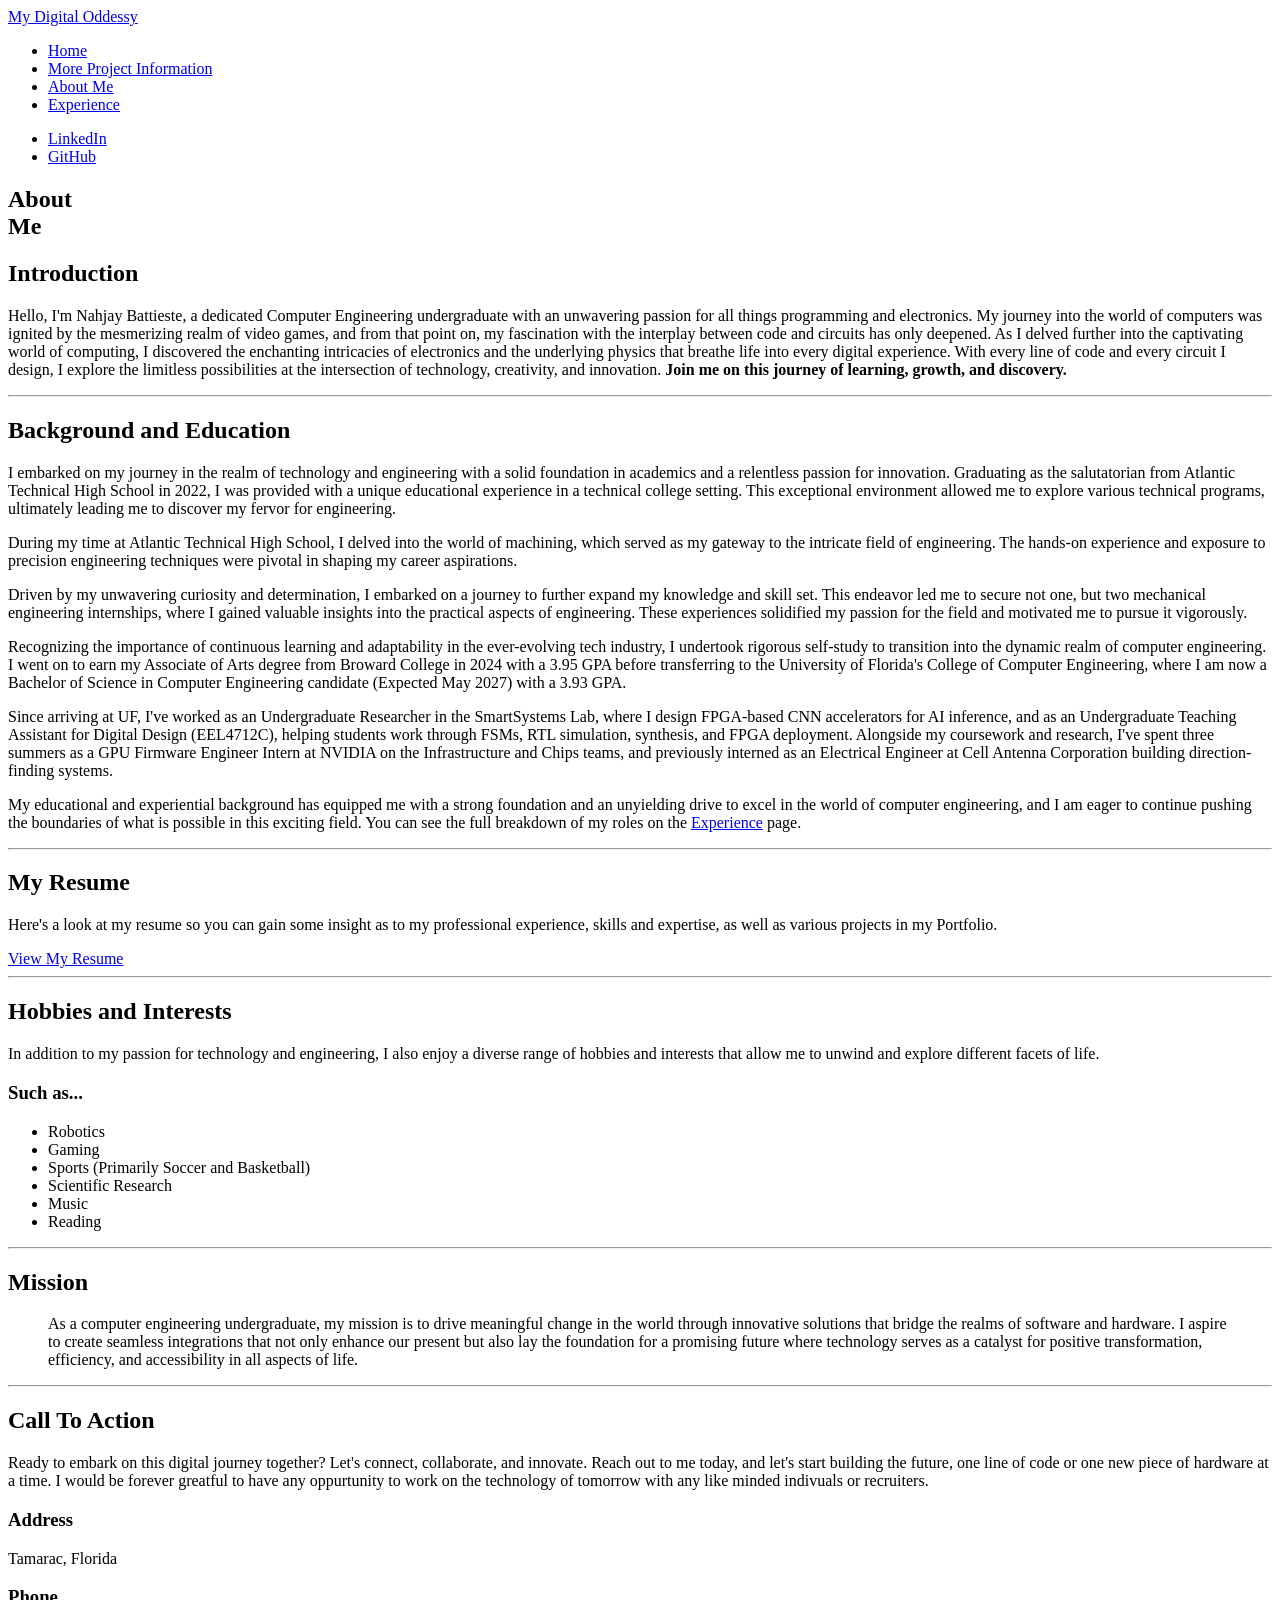
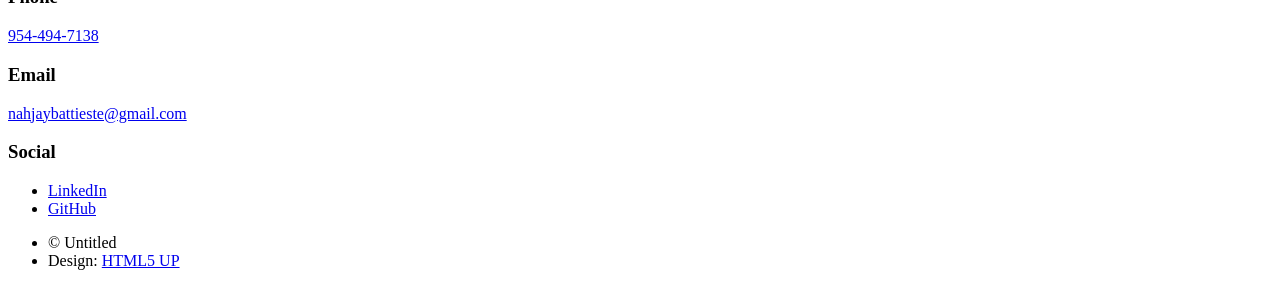
==== commit 6a0dfbc2: "feat: update About Me bio and add Experience page Refresh the About Me background section to reflect" ====
--- a/elements.html
+++ b/elements.html
@@ -1,142 +1,196 @@
 <!DOCTYPE HTML>
 <!--
-    Massively by HTML5 UP
-    html5up.net | @ajlkn
-    Free for personal and commercial use under the CCA 3.0 license (html5up.net/license)
+	Mly by HTML5 UP
+	html5up.net | @ajlkn
+	Free for personal and commercial use under the CCA 3.0 license (html5up.net/license)
 -->
 <html>
-    <head>
-        <title>About Me</title>
-        <meta charset="utf-8" />
-        <meta name="viewport" content="width=device-width, initial-scale=1, user-scalable=no" />
-        <link rel="stylesheet" href="assets/css/main.css" />
-        <noscript><link rel="stylesheet" href="assets/css/noscript.css" /></noscript>
-    </head>
-    <body class="is-preload">
+	<head>
+		<title>About Me</title>
+		<meta charset="utf-8" />
+		<meta name="viewport" content="width=device-width, initial-scale=1, user-scalable=no" />
+		<link rel="stylesheet" href="assets/css/main.css" />
+		<noscript><link rel="stylesheet" href="assets/css/noscript.css" /></noscript>
+	</head>
+	<body class="is-preload">
 
-        <!-- Wrapper -->
-            <div id="wrapper">
+		<!-- Wrapper -->
+			<div id="wrapper">
 
-                <!-- Header -->
-                    <header id="header">
-                        <a href="index.html" class="logo">My Digital Odyssey</a>
-                    </header>
+				<!-- Header -->
+					<header id="header">
+						<a href="index.html" class="logo">My Digital Oddessy</a>
+					</header>
 
-                <!-- Nav -->
-                    <nav id="nav">
-                        <ul class="links">
-                            <li><a href="index.html">Home</a></li>
-                            <li><a href="generic.html">More Project Information</a></li>
-                            <li class="active"><a href="elements.html">About Me</a></li>
-                        </ul>
-                        <ul class="icons">
-                            <li><a href="https://www.linkedin.com/in/nahjay-battieste-a84655224" class="icon brands fa-linkedin"><span class="label">LinkedIn</span></a></li>
-                            <li><a href="https://github.com/Nahjay" class="icon brands fa-github"><span class="label">GitHub</span></a></li>
-                        </ul>
-                    </nav>
+				<!-- Nav -->
+					<nav id="nav">
+						<ul class="links">
+							<li><a href="index.html">Home</a></li>
+							<li><a href="generic.html">More Project Information</a></li>
+							<li class="active"><a href="elements.html">About Me</a></li>
+							<li><a href="experience.html">Experience</a></li>
+						</ul>
+						<ul class="icons">
+							<li><a href="https://www.linkedin.com/in/nahjay-battieste-a84655224" class="icon brands fa-linkedin"><span class="label">LinkedIn</span></a></li>
+							<li><a href="https://github.com/Nahjay" class="icon brands fa-github"><span class="label">GitHub</span></a></li>
+						</ul>
+					</nav>
 
-                <!-- Main -->
-                    <div id="main">
+				<!-- Main -->
+					<div id="main">
 
-                        <!-- Post -->
-                            <section class="post">
-                                <header class="major">
-                                    <h1>About<br />
-                                    Me</h1>
-                                </header>
+						<!-- Post -->
+							<section class="post">
+								<header class="major">
+									<h1>About<br />
+									Me</h1>
+								</header>
 
-                                <!-- Text stuff -->
-                                    <h2>Introduction</h2>
-                                    <p>Hello, I'm Nahjay Battieste, a Computer Engineering undergraduate at the University of Florida focused on digital design, computer architecture, and firmware. What started as a curiosity about PC hardware and gaming has evolved into a technical pursuit of understanding how computing systems work at the lowest level. I am driven by the challenge of optimizing hardware performance and bridging the gap between silicon and software.</p>
-                                    <hr />
-                                    
-                                    <h2>Background and Education</h2>
-                                    <p>I am currently pursuing my Bachelor of Science in Computer Engineering at the University of Florida. Beyond the classroom, I am deeply embedded in the academic community as an Undergraduate Researcher at the SmartSystems Lab, where I work on FPGA-based hardware acceleration, and as a Teaching Assistant for Digital Design, helping peers master VHDL and logic synthesis.</p>
+								<!-- Text stuff -->
+									<h2>Introduction</h2>
+									<p>Hello, I'm Nahjay Battieste, a dedicated Computer Engineering undergraduate with an unwavering passion for all things programming 
+										and electronics. My journey into the world of computers was ignited by the mesmerizing realm of video games, and from that point 
+										on, my fascination with the interplay between code and circuits has only deepened.
+										As I delved further into the captivating world of computing, I discovered the enchanting intricacies 
+										of electronics and the underlying physics that breathe life into every digital experience. With every line of code
+										and every circuit I design, I explore the limitless possibilities at the intersection of technology, creativity, and innovation. <b>
+										Join me on this journey of learning, growth, and discovery.</b></p>
+									<hr />
+									<h2>Background and Education</h2>
+										<p> I embarked on my journey in the realm of technology and engineering with a solid foundation in academics and a relentless passion for innovation. Graduating as the salutatorian from Atlantic Technical High School in 2022, I was provided with a unique educational experience in a technical college setting. This exceptional environment allowed me to explore various technical programs, ultimately leading me to discover my fervor for engineering.</p>
 
-                                    <p>My technical education is reinforced by significant industry experience. I have completed two internships as a GPU Firmware Engineer at NVIDIA. These roles allowed me to contribute directly to next-generation hardware validation and automation pipelines, giving me a practical understanding of how large-scale silicon verification works in a fast-paced environment.</p>
-                                    
-                                    <p>My journey began at Broward College, where I earned my Associate of Arts with a focus on engineering before transferring to UF. This path, rooted in a strong work ethic and self-driven learning, has shaped my approach to engineering: I believe in rigorous problem-solving, continuous learning, and the practical application of theory to build real-world systems.</p>
-                                    
-                                    <hr />
-                                    <h2>My Resume</h2>
-                                    <p>Here's a look at my resume so you can gain some insight as to my professional experience, skills and expertise, as well as various projects in my Portfolio.</p>
-                                    <a href="/assets/Nahjay_Resume_V2.pdf" target="_blank" class="button primary">View My Resume</a>
-                                    <hr />
+											<p>During my time at Atlantic Technical High School, I delved into the world of machining, which served as my gateway to the intricate field of engineering. The hands-on experience and exposure to precision engineering techniques were pivotal in shaping my career aspirations.</p>
 
-                                <!-- Lists -->
-                                    <h2>Hobbies and Interests</h2>
-                                    <p>When I am not debugging code or analyzing waveforms, I enjoy a range of activities that keep me balanced and curious.</p>
-                                    <div class="row">
-                                        <div class="col-6 col-12-small">
-                                            <h3>Interests</h3>
-                                            <ul>
-                                                <li>PC Building & Hardware Optimization</li>
-                                                <li>FPGA Development</li>
-                                                <li>Scientific Research</li>
-                                                <li>Robotics</li>
-                                            </ul>
-                                        </div>
-                                        <div class="col-6 col-12-small">
-                                            <h3>Leisure</h3>
-                                            <ul>
-                                                <li>PC Gaming</li>
-                                                <li>Basketball & Soccer</li>
-                                                <li>Music</li>
-                                                <li>Reading</li>
-                                            </ul>
-                                        </div>
-                                    </div>
-                                    <hr />
+											<p>Driven by my unwavering curiosity and determination, I embarked on a journey to further expand my knowledge and skill set. This endeavor led me to secure not one, but two mechanical engineering internships, where I gained valuable insights into the practical aspects of engineering. These experiences solidified my passion for the field and motivated me to pursue it vigorously.</p>
 
-                                <!-- Blockquote -->
-                                    <h2>Mission</h2>
-                                    <blockquote>As an aspiring Hardware Architect, my mission is to design efficient, scalable systems that push the boundaries of computing performance. I aim to contribute to the next generation of silicon that powers AI, research, and global infrastructure.</blockquote>
-                                    <hr />
+											<p>Recognizing the importance of continuous learning and adaptability in the ever-evolving tech industry, I undertook rigorous self-study to transition into the dynamic realm of computer engineering. I went on to earn my Associate of Arts degree from Broward College in 2024 with a 3.95 GPA before transferring to the University of Florida's College of Computer Engineering, where I am now a Bachelor of Science in Computer Engineering candidate (Expected May 2027) with a 3.93 GPA.</p>
 
-                                <!-- Table -->
-                                    <h2>Call To Action</h2>
-                                    <p>Ready to embark on this digital journey together? Let's connect, collaborate, and innovate. Reach out to me today to discuss opportunities in hardware engineering, firmware development, or computer architecture.</p>
-                                    
-                <!-- Footer -->
-                    <footer id="footer">
-                        <section class="split contact">
-                            <section class="alt">
-                                <h3>Location</h3>
-                                <p>Gainesville, Florida<br />
-                            </section>
-                            <section>
-                                <h3>Phone</h3>
-                                <p><a href="#">954-494-7138</a></p>
-                            </section>
-                            <section>
-                                <h3>Email</h3>
-                                <p><a href="mailto:nahjaybattieste@gmail.com">nahjaybattieste@gmail.com</a></p>
-                            </section>
-                            <section>
-                                <h3>Social</h3>
-                                <ul class="icons alt">
-                                    <li><a href="https://www.linkedin.com/in/nahjay-battieste-a84655224" class="icon brands alt fa-linkedin"><span class="label">LinkedIn</span></a></li>
-                                    <li><a href="https://github.com/Nahjay" class="icon brands alt fa-github"><span class="label">GitHub</span></a></li>
-                                </ul>
-                            </section>
-                        </section>
-                    </footer>
+											<p>Since arriving at UF, I've worked as an Undergraduate Researcher in the SmartSystems Lab, where I design FPGA-based CNN accelerators for AI inference, and as an Undergraduate Teaching Assistant for Digital Design (EEL4712C), helping students work through FSMs, RTL simulation, synthesis, and FPGA deployment. Alongside my coursework and research, I've spent three summers as a GPU Firmware Engineer Intern at NVIDIA on the Infrastructure and Chips teams, and previously interned as an Electrical Engineer at Cell Antenna Corporation building direction-finding systems.</p>
 
-                <!-- Copyright -->
-                    <div id="copyright">
-                        <ul><li>&copy; Nahjay Battieste</li><li>Design: <a href="https://html5up.net">HTML5 UP</a></li></ul>
-                    </div>
+											<p>My educational and experiential background has equipped me with a strong foundation and an unyielding drive to excel in the world of computer engineering, and I am eager to continue pushing the boundaries of what is possible in this exciting field. You can see the full breakdown of my roles on the <a href="experience.html">Experience</a> page.</p>
+									<hr />
+										<h2>My Resume</h2>
+										<p>Here's a look at my resume so you can gain some insight as to my professional experience, skills and expertise, as well as various projects in my Portfolio.</p>
+										<a href="/assets/Nahjay_s_Resume.pdf" target="_blank">View My Resume</a>
+									<hr />
 
-            </div>
+								<!-- Lists -->
+									<h2>Hobbies and Interests</h2>
+									<p>In addition to my passion for technology and engineering, I also enjoy a diverse range of hobbies and interests that allow me to unwind and explore different facets of life.</p>
+									<div class="row">
+										<div class="col-6 col-12-small">
 
-        <!-- Scripts -->
-            <script src="assets/js/jquery.min.js"></script>
-            <script src="assets/js/jquery.scrollex.min.js"></script>
-            <script src="assets/js/jquery.scrolly.min.js"></script>
-            <script src="assets/js/browser.min.js"></script>
-            <script src="assets/js/breakpoints.min.js"></script>
-            <script src="assets/js/util.js"></script>
-            <script src="assets/js/main.js"></script>
+											<h3>Such as...</h3>
+											<ul>
+												<li>Robotics</li>
+												<li>Gaming</li>
+												<li>Sports (Primarily Soccer and Basketball)</li>
+												<li>Scientific Research</li>
+												<li>Music</li>
+												<li>Reading</li>
+											</ul>
+										</div>
+									</div>
+								
+									
+									<div class="row">
+										<div class="col-6 col-12-small">
+											</ul>
+										</div>
+										<div class="col-6 col-12-small">
+											</ul>
+										</div>
+									</div>
+									<div class="row">
+										<div class="col-6 col-12-small">
+											</ul>
+										</div>
+										<div class="col-6 col-12-small">
+											</ul>
+										</div>
+									</div>
 
-    </body>
-</html>
+									<hr />
+
+								<!-- Blockquote -->
+									<h2>Mission</h2>
+									<blockquote>As a computer engineering undergraduate, my mission is to drive meaningful change in the world through innovative
+										solutions that bridge the realms of software and hardware. I aspire to create seamless integrations that not only enhance our present
+										but also lay the foundation for a promising future where technology serves as a catalyst for positive
+										 transformation, efficiency, and accessibility in all aspects of life.</blockquote>
+
+									<hr />
+
+								<!-- Table -->
+									<h2>Call To Action</h2>
+									<p>Ready to embark on this digital journey together? Let's connect, collaborate, and innovate. 
+										Reach out to me today, and let's start building the future, one line of code or one new 
+										piece of hardware at a time. I would be forever greatful to have any oppurtunity to work
+										on the technology of tomorrow with any like minded indivuals or recruiters.</p>
+									
+				<!-- Footer -->
+					<footer id="footer">
+						<!-- 
+						<section>
+							<form method="post" action="#">
+								<div class="fields">
+									<div class="field">
+										<label for="name">Name</label>
+										<input type="text" name="name" id="name" />
+									</div>
+									<div class="field">
+										<label for="email">Email</label>
+										<input type="text" name="email" id="email" />
+									</div>
+									<div class="field">
+										<label for="message">Message</label>
+										<textarea name="message" id="message" rows="3"></textarea>
+									</div>
+								</div>
+								<ul class="actions">
+									<li><input type="submit" value="Send Message" /></li>
+								</ul>
+							-->
+							</form>
+						</section>
+						<section class="split contact">
+							<section class="alt">
+								<h3>Address</h3>
+								<p>Tamarac, Florida<br />
+							</section>
+							<section>
+								<h3>Phone</h3>
+								<p><a href="#">954-494-7138</a></p>
+							</section>
+							<section>
+								<h3>Email</h3>
+								<p><a href="mailto:nahjaybattieste@gmail.com">nahjaybattieste@gmail.com</a></p>
+							</section>
+							<section>
+								<h3>Social</h3>
+								<ul class="icons alt">
+									<li><a href="https://www.linkedin.com/in/nahjay-battieste-a84655224" class="icon brands fa-linkedin"><span class="label">LinkedIn</span></a></li>
+									<li><a href="https://github.com/Nahjay" class="icon brands fa-github"><span class="label">GitHub</span></a></li>
+								</ul>
+							</section>
+						</section>
+					</footer>
+
+				<!-- Copyright -->
+					<div id="copyright">
+						<ul><li>&copy; Untitled</li><li>Design: <a href="https://html5up.net">HTML5 UP</a></li></ul>
+					</div>
+
+			</div>
+
+		<!-- Scripts -->
+			<script src="assets/js/jquery.min.js"></script>
+			<script src="assets/js/jquery.scrollex.min.js"></script>
+			<script src="assets/js/jquery.scrolly.min.js"></script>
+			<script src="assets/js/browser.min.js"></script>
+			<script src="assets/js/breakpoints.min.js"></script>
+			<script src="assets/js/util.js"></script>
+			<script src="assets/js/main.js"></script>
+
+	</body>
+</html>
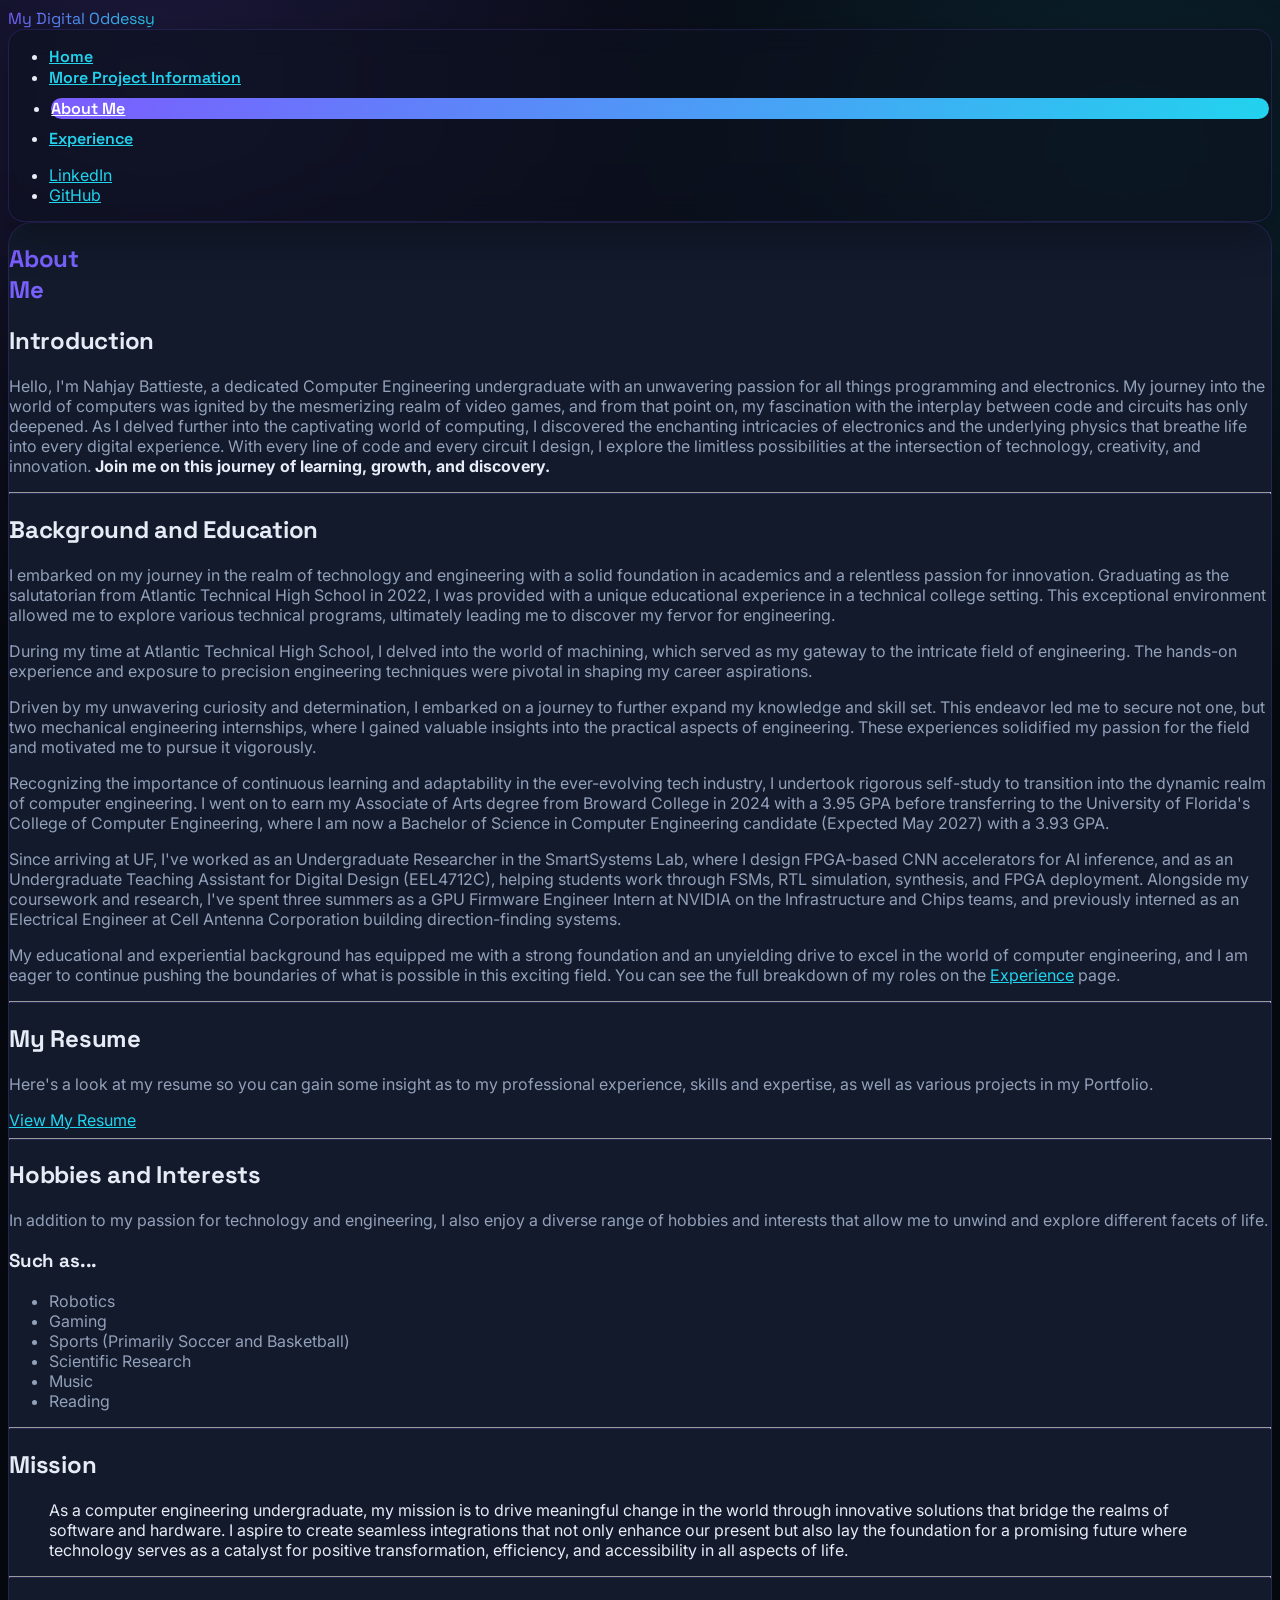
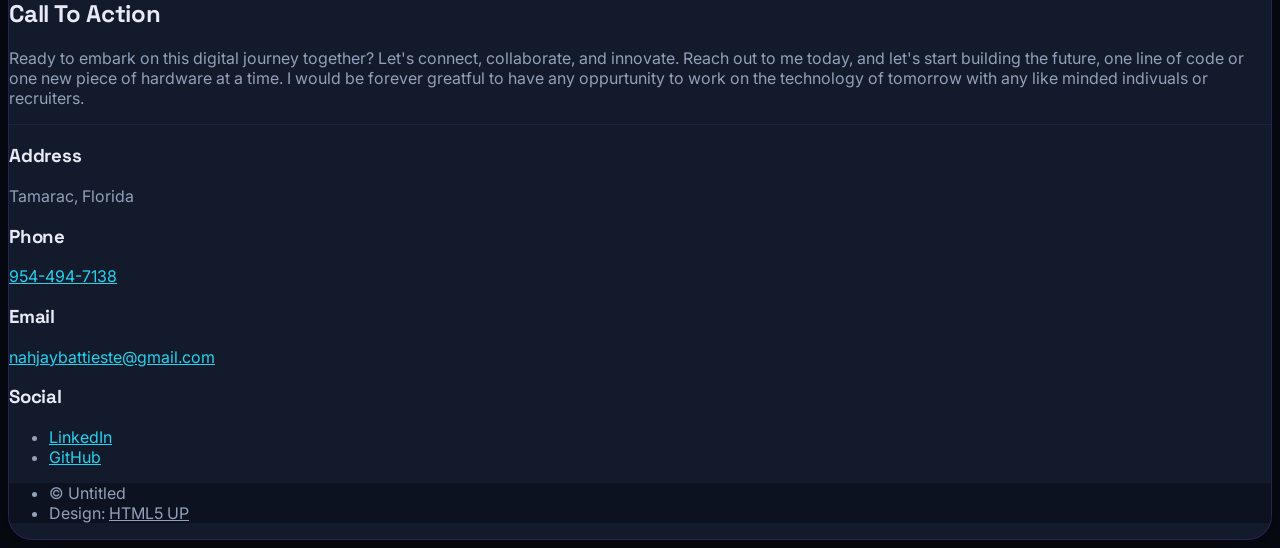
==== commit c0da2cdd: "feat: modernize site theme with dark gradient UI Add a new theme.css stylesheet layered on top of th" ====
--- a/elements.html
+++ b/elements.html
@@ -10,6 +10,7 @@
 		<meta charset="utf-8" />
 		<meta name="viewport" content="width=device-width, initial-scale=1, user-scalable=no" />
 		<link rel="stylesheet" href="assets/css/main.css" />
+		<link rel="stylesheet" href="assets/css/theme.css" />
 		<noscript><link rel="stylesheet" href="assets/css/noscript.css" /></noscript>
 	</head>
 	<body class="is-preload">
--- a/assets/css/theme.css
+++ b/assets/css/theme.css
@@ -0,0 +1,326 @@
+/*
+	Custom theme overrides — modern dark UI with gradient accents.
+	Loaded after main.css / noscript.css; keeps HTML5 UP's structure & layout,
+	restyles color, type, and adds motion/hover polish.
+*/
+
+@import url("https://fonts.googleapis.com/css2?family=Space+Grotesk:wght@500;600;700&family=Inter:wght@400;500;600&display=swap");
+
+:root {
+	--accent-1: #7c5cff;
+	--accent-2: #22d3ee;
+	--gradient: linear-gradient(120deg, var(--accent-1), var(--accent-2));
+	--bg-0: #080b14;
+	--bg-1: #0d1220;
+	--surface: #121a2c;
+	--surface-alt: #161f35;
+	--border: rgba(124, 92, 255, 0.18);
+	--text: #e7ebf5;
+	--text-muted: #93a0ba;
+}
+
+/* Base */
+
+	body {
+		background-color: var(--bg-0) !important;
+		background-image:
+			radial-gradient(circle at 12% 8%, rgba(124, 92, 255, 0.16), transparent 42%),
+			radial-gradient(circle at 88% 18%, rgba(34, 211, 238, 0.12), transparent 40%),
+			radial-gradient(circle at 50% 100%, rgba(124, 92, 255, 0.08), transparent 55%);
+		background-attachment: fixed;
+	}
+
+	body, input, select, textarea {
+		font-family: "Inter", "Source Sans Pro", Helvetica, sans-serif;
+		font-weight: 400;
+		color: var(--text);
+	}
+
+	h1, h2, h3, h4, h5, h6 {
+		font-family: "Space Grotesk", "Source Sans Pro", Helvetica, sans-serif;
+		letter-spacing: -0.01em;
+		color: var(--text) !important;
+	}
+
+	a {
+		color: var(--accent-2);
+	}
+
+		a:hover {
+			color: var(--accent-1) !important;
+		}
+
+	strong, b {
+		color: var(--text);
+	}
+
+/* Header / logo */
+
+	#header {
+		background: transparent;
+	}
+
+		#header .logo {
+			border-color: rgba(124, 92, 255, 0.55) !important;
+			background: rgba(18, 26, 44, 0.55);
+			-webkit-backdrop-filter: blur(10px);
+			backdrop-filter: blur(10px);
+			border-radius: 999px;
+			font-family: "Space Grotesk", "Source Sans Pro", Helvetica, sans-serif;
+			background-image: var(--gradient);
+			-webkit-background-clip: text;
+			background-clip: text;
+			-webkit-text-fill-color: transparent;
+		}
+
+			#header .logo:hover {
+				border-color: var(--accent-2) !important;
+				-webkit-text-fill-color: transparent;
+				opacity: 0.85;
+			}
+
+		#header a:hover {
+			color: var(--accent-2) !important;
+		}
+
+/* Nav */
+
+	#nav {
+		background: rgba(13, 18, 32, 0.65) !important;
+		border: 1px solid var(--border);
+		border-radius: 1rem;
+		-webkit-backdrop-filter: blur(14px);
+		backdrop-filter: blur(14px);
+		box-shadow: 0 12px 40px rgba(0, 0, 0, 0.35);
+	}
+
+		#nav ul.links {
+			font-family: "Space Grotesk", "Source Sans Pro", Helvetica, sans-serif;
+			font-weight: 600;
+		}
+
+		#nav ul.links li a {
+			position: relative;
+		}
+
+			#nav ul.links li a:hover {
+				background-color: transparent !important;
+				color: var(--accent-2) !important;
+			}
+
+		#nav ul.links li.active {
+			background: transparent;
+			background-image: var(--gradient);
+			border-radius: 999px;
+			margin: 0.6rem 0.15rem;
+		}
+
+			#nav ul.links li.active a {
+				color: #ffffff !important;
+			}
+
+				#nav ul.links li.active a:hover {
+					color: #ffffff !important;
+				}
+
+		#nav ul.icons li a.icon:hover:before {
+			color: var(--accent-2);
+		}
+
+/* Intro (index hero) */
+
+	#intro {
+		background: transparent;
+	}
+
+		#intro h1 {
+			font-family: "Space Grotesk", "Source Sans Pro", Helvetica, sans-serif;
+			background-image: var(--gradient);
+			-webkit-background-clip: text;
+			background-clip: text;
+			-webkit-text-fill-color: transparent;
+		}
+
+		#intro .button {
+			background-image: var(--gradient) !important;
+			color: #ffffff !important;
+		}
+
+/* Main surface */
+
+	#main {
+		background-color: var(--surface) !important;
+		border: 1px solid var(--border);
+		border-radius: 1.5rem;
+		box-shadow: 0 30px 80px rgba(0, 0, 0, 0.45);
+		overflow: hidden;
+	}
+
+		#main > * {
+			border-top-color: var(--border) !important;
+		}
+
+		#main > .post header.major > h1,
+		#main > .post header.major h2 {
+			background-image: var(--gradient);
+			-webkit-background-clip: text;
+			background-clip: text;
+			-webkit-text-fill-color: transparent;
+		}
+
+		#main hr {
+			border-bottom-color: var(--border) !important;
+		}
+
+/* Post cards / project grid */
+
+	#main > .posts > article {
+		border-color: var(--border) !important;
+		transition: background-color 0.25s ease, transform 0.25s ease;
+	}
+
+		#main > .posts > article:hover {
+			background-color: var(--surface-alt);
+			transform: translateY(-4px);
+		}
+
+		#main > .posts > article h2 a,
+		#main > .post header.major h2 a {
+			color: var(--text);
+		}
+
+			#main > .posts > article h2 a:hover {
+				color: var(--accent-2) !important;
+			}
+
+	.image, .image img {
+		border-radius: 0.75rem;
+	}
+
+		.image.fit img {
+			transition: transform 0.4s ease;
+		}
+
+		#main > .posts > article:hover .image.fit img {
+			transform: scale(1.03);
+		}
+
+/* Buttons */
+
+	input[type="submit"],
+	input[type="reset"],
+	input[type="button"],
+	button,
+	.button {
+		background-image: var(--gradient);
+		border-radius: 999px;
+		color: #ffffff !important;
+		font-family: "Space Grotesk", "Source Sans Pro", Helvetica, sans-serif;
+		box-shadow: 0 8px 24px rgba(124, 92, 255, 0.35);
+		transition: transform 0.2s ease, box-shadow 0.2s ease, opacity 0.2s ease;
+	}
+
+		input[type="submit"]:hover,
+		input[type="reset"]:hover,
+		input[type="button"]:hover,
+		button:hover,
+		.button:hover {
+			transform: translateY(-2px);
+			box-shadow: 0 14px 32px rgba(34, 211, 238, 0.4);
+			opacity: 0.95;
+		}
+
+		.button.icon.solo:before {
+			color: #ffffff;
+		}
+
+/* Body copy */
+
+	#main p, #main li {
+		color: var(--text-muted);
+	}
+
+	#main blockquote {
+		border-left-color: var(--accent-1) !important;
+		color: var(--text);
+	}
+
+	#main code {
+		background: rgba(124, 92, 255, 0.12) !important;
+		border-color: var(--border) !important;
+		color: var(--accent-2);
+	}
+
+/* Mobile nav panel */
+
+	#navPanelToggle {
+		background-color: rgba(18, 26, 44, 0.85) !important;
+		color: #ffffff !important;
+		border-radius: 999px;
+		box-shadow: 0 8px 24px rgba(0, 0, 0, 0.35);
+	}
+
+		#navPanelToggle.alt {
+			background-color: rgba(18, 26, 44, 0.85) !important;
+			color: #ffffff !important;
+		}
+
+	#navPanel {
+		background: var(--bg-1) !important;
+		color: var(--text) !important;
+	}
+
+		#navPanel .links li {
+			border-top-color: var(--border) !important;
+		}
+
+		#navPanel .links li a {
+			color: var(--text) !important;
+		}
+
+			#navPanel .links li a:hover {
+				color: var(--accent-2) !important;
+			}
+
+		#navPanel h1, #navPanel h2, #navPanel h3,
+		#navPanel h4, #navPanel h5, #navPanel h6 {
+			color: var(--text) !important;
+		}
+
+/* Footer */
+
+	#footer {
+		background: var(--bg-1) !important;
+		border-top: 1px solid var(--border);
+	}
+
+		#footer h3 {
+			font-family: "Space Grotesk", "Source Sans Pro", Helvetica, sans-serif;
+			color: var(--text);
+		}
+
+		#footer a {
+			color: var(--text-muted);
+		}
+
+			#footer a:hover {
+				color: var(--accent-2) !important;
+			}
+
+		#footer ul.icons.alt li .icon:before {
+			box-shadow: inset 0 0 0 2px var(--border) !important;
+			transition: box-shadow 0.2s ease, color 0.2s ease;
+		}
+
+			#footer ul.icons.alt li a.icon:hover:before {
+				box-shadow: inset 0 0 0 2px var(--accent-2) !important;
+			}
+
+	#copyright {
+		background: var(--bg-1) !important;
+		color: var(--text-muted);
+	}
+
+		#copyright a {
+			color: var(--text-muted);
+		}
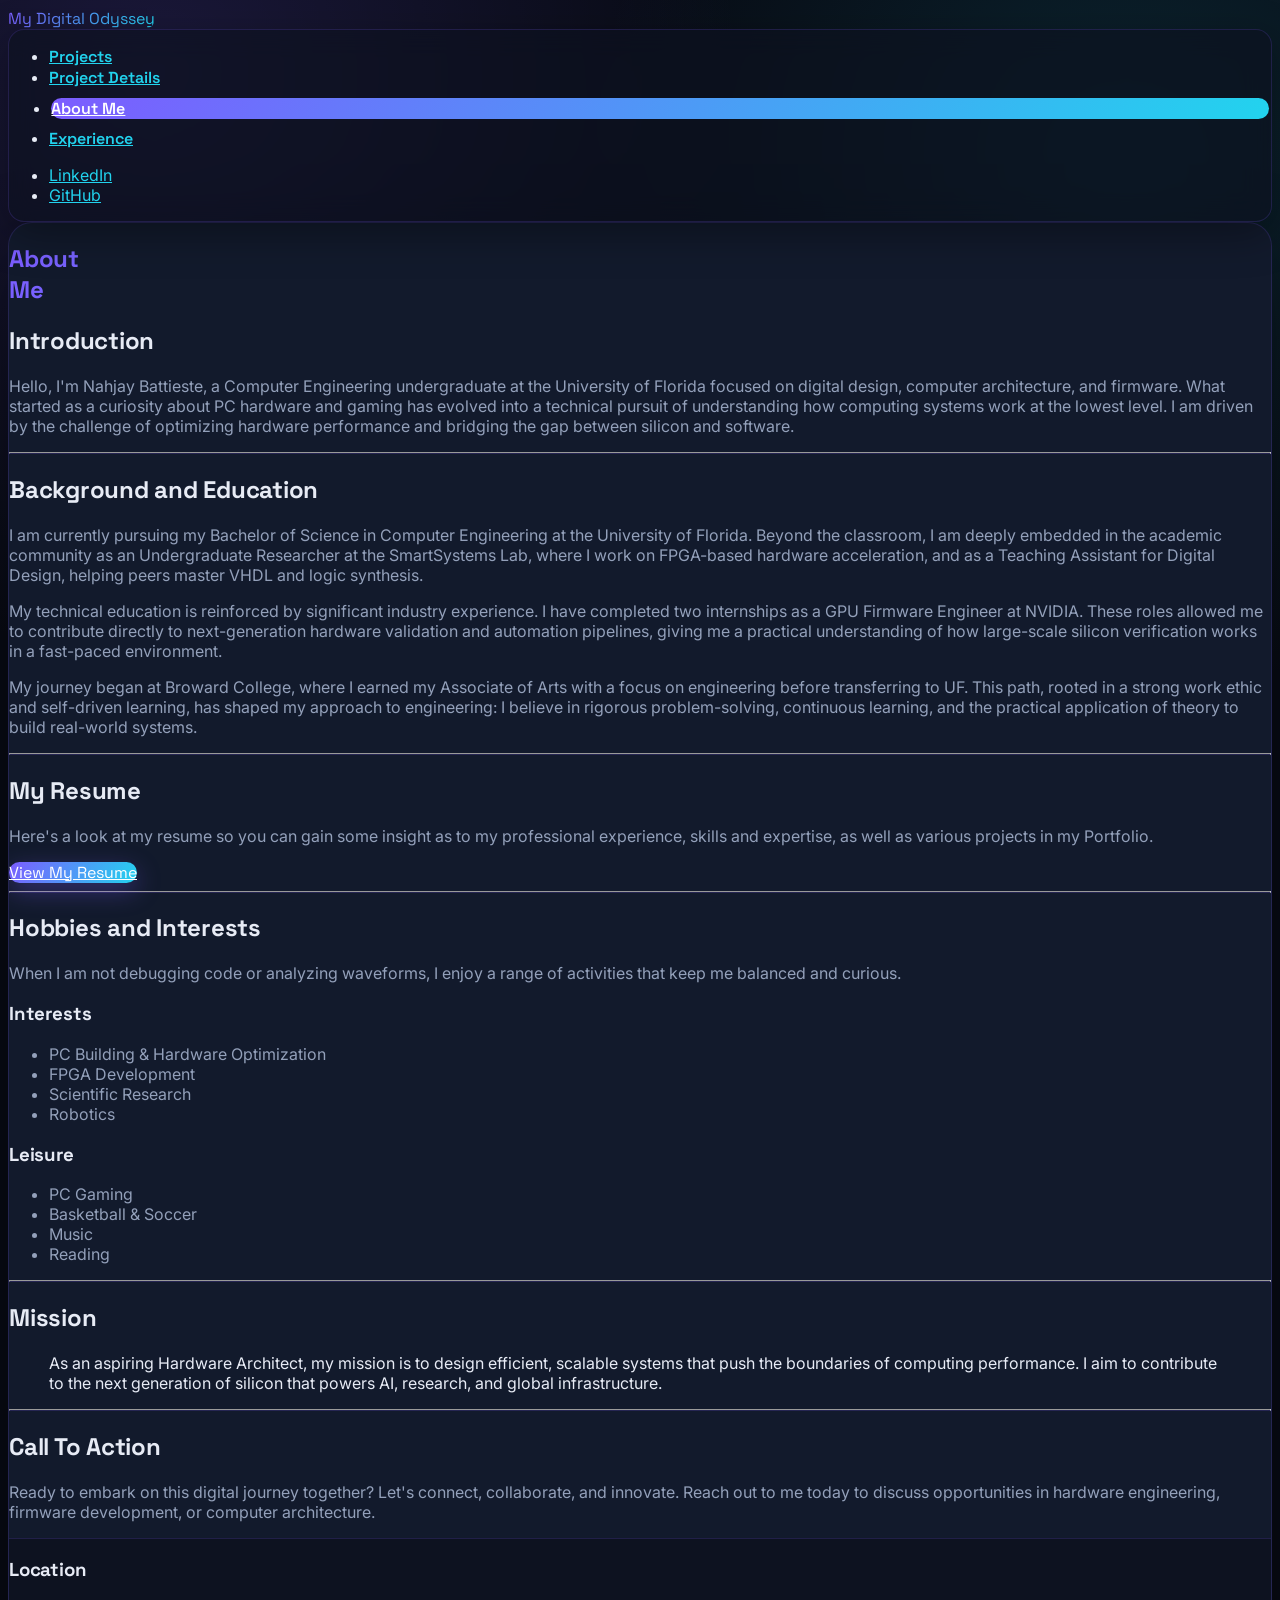
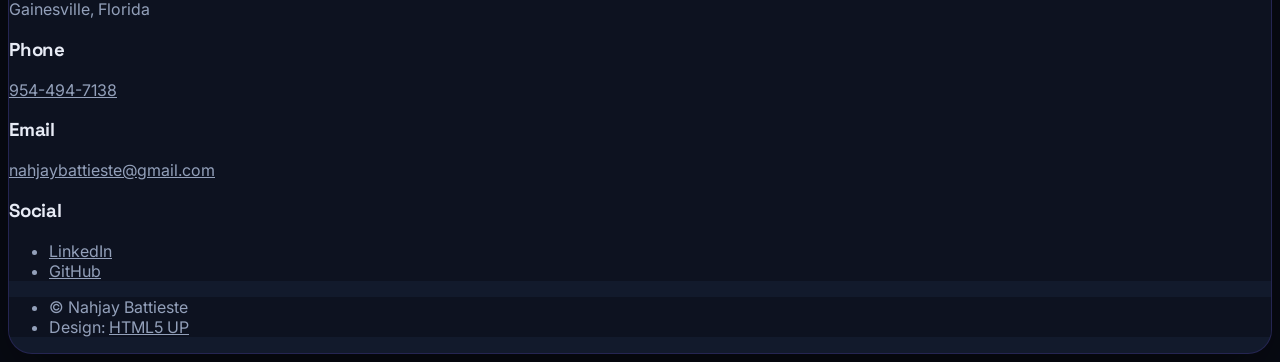
==== commit 5c6adda0: "merge: reconcile updates branch with main's rewritten content Merge origin/main (new hardware-focuse" ====
--- a/elements.html
+++ b/elements.html
@@ -1,197 +1,144 @@
 <!DOCTYPE HTML>
 <!--
-	Mly by HTML5 UP
-	html5up.net | @ajlkn
-	Free for personal and commercial use under the CCA 3.0 license (html5up.net/license)
+    Massively by HTML5 UP
+    html5up.net | @ajlkn
+    Free for personal and commercial use under the CCA 3.0 license (html5up.net/license)
 -->
 <html>
-	<head>
-		<title>About Me</title>
-		<meta charset="utf-8" />
-		<meta name="viewport" content="width=device-width, initial-scale=1, user-scalable=no" />
-		<link rel="stylesheet" href="assets/css/main.css" />
-		<link rel="stylesheet" href="assets/css/theme.css" />
-		<noscript><link rel="stylesheet" href="assets/css/noscript.css" /></noscript>
-	</head>
-	<body class="is-preload">
+    <head>
+        <title>About Me</title>
+        <meta charset="utf-8" />
+        <meta name="viewport" content="width=device-width, initial-scale=1, user-scalable=no" />
+        <link rel="stylesheet" href="assets/css/main.css" />
+        <link rel="stylesheet" href="assets/css/theme.css" />
+        <noscript><link rel="stylesheet" href="assets/css/noscript.css" /></noscript>
+    </head>
+    <body class="is-preload">
 
-		<!-- Wrapper -->
-			<div id="wrapper">
+        <!-- Wrapper -->
+            <div id="wrapper">
 
-				<!-- Header -->
-					<header id="header">
-						<a href="index.html" class="logo">My Digital Oddessy</a>
-					</header>
+                <!-- Header -->
+                    <header id="header">
+                        <a href="index.html" class="logo">My Digital Odyssey</a>
+                    </header>
 
-				<!-- Nav -->
-					<nav id="nav">
-						<ul class="links">
-							<li><a href="index.html">Home</a></li>
-							<li><a href="generic.html">More Project Information</a></li>
-							<li class="active"><a href="elements.html">About Me</a></li>
-							<li><a href="experience.html">Experience</a></li>
-						</ul>
-						<ul class="icons">
-							<li><a href="https://www.linkedin.com/in/nahjay-battieste-a84655224" class="icon brands fa-linkedin"><span class="label">LinkedIn</span></a></li>
-							<li><a href="https://github.com/Nahjay" class="icon brands fa-github"><span class="label">GitHub</span></a></li>
-						</ul>
-					</nav>
+                <!-- Nav -->
+                    <nav id="nav">
+                        <ul class="links">
+                            <li><a href="index.html">Projects</a></li>
+                            <li><a href="generic.html">Project Details</a></li>
+                            <li class="active"><a href="elements.html">About Me</a></li>
+                            <li><a href="experience.html">Experience</a></li>
+                        </ul>
+                        <ul class="icons">
+                            <li><a href="https://www.linkedin.com/in/nahjay-battieste-a84655224" class="icon brands fa-linkedin"><span class="label">LinkedIn</span></a></li>
+                            <li><a href="https://github.com/Nahjay" class="icon brands fa-github"><span class="label">GitHub</span></a></li>
+                        </ul>
+                    </nav>
 
-				<!-- Main -->
-					<div id="main">
+                <!-- Main -->
+                    <div id="main">
 
-						<!-- Post -->
-							<section class="post">
-								<header class="major">
-									<h1>About<br />
-									Me</h1>
-								</header>
+                        <!-- Post -->
+                            <section class="post">
+                                <header class="major">
+                                    <h1>About<br />
+                                    Me</h1>
+                                </header>
 
-								<!-- Text stuff -->
-									<h2>Introduction</h2>
-									<p>Hello, I'm Nahjay Battieste, a dedicated Computer Engineering undergraduate with an unwavering passion for all things programming 
-										and electronics. My journey into the world of computers was ignited by the mesmerizing realm of video games, and from that point 
-										on, my fascination with the interplay between code and circuits has only deepened.
-										As I delved further into the captivating world of computing, I discovered the enchanting intricacies 
-										of electronics and the underlying physics that breathe life into every digital experience. With every line of code
-										and every circuit I design, I explore the limitless possibilities at the intersection of technology, creativity, and innovation. <b>
-										Join me on this journey of learning, growth, and discovery.</b></p>
-									<hr />
-									<h2>Background and Education</h2>
-										<p> I embarked on my journey in the realm of technology and engineering with a solid foundation in academics and a relentless passion for innovation. Graduating as the salutatorian from Atlantic Technical High School in 2022, I was provided with a unique educational experience in a technical college setting. This exceptional environment allowed me to explore various technical programs, ultimately leading me to discover my fervor for engineering.</p>
+                                <!-- Text stuff -->
+                                    <h2>Introduction</h2>
+                                    <p>Hello, I'm Nahjay Battieste, a Computer Engineering undergraduate at the University of Florida focused on digital design, computer architecture, and firmware. What started as a curiosity about PC hardware and gaming has evolved into a technical pursuit of understanding how computing systems work at the lowest level. I am driven by the challenge of optimizing hardware performance and bridging the gap between silicon and software.</p>
+                                    <hr />
+                                    
+                                    <h2>Background and Education</h2>
+                                    <p>I am currently pursuing my Bachelor of Science in Computer Engineering at the University of Florida. Beyond the classroom, I am deeply embedded in the academic community as an Undergraduate Researcher at the SmartSystems Lab, where I work on FPGA-based hardware acceleration, and as a Teaching Assistant for Digital Design, helping peers master VHDL and logic synthesis.</p>
 
-											<p>During my time at Atlantic Technical High School, I delved into the world of machining, which served as my gateway to the intricate field of engineering. The hands-on experience and exposure to precision engineering techniques were pivotal in shaping my career aspirations.</p>
+                                    <p>My technical education is reinforced by significant industry experience. I have completed two internships as a GPU Firmware Engineer at NVIDIA. These roles allowed me to contribute directly to next-generation hardware validation and automation pipelines, giving me a practical understanding of how large-scale silicon verification works in a fast-paced environment.</p>
+                                    
+                                    <p>My journey began at Broward College, where I earned my Associate of Arts with a focus on engineering before transferring to UF. This path, rooted in a strong work ethic and self-driven learning, has shaped my approach to engineering: I believe in rigorous problem-solving, continuous learning, and the practical application of theory to build real-world systems.</p>
+                                    
+                                    <hr />
+                                    <h2>My Resume</h2>
+                                    <p>Here's a look at my resume so you can gain some insight as to my professional experience, skills and expertise, as well as various projects in my Portfolio.</p>
+                                    <a href="/assets/Nahjay_Resume_V2.pdf" target="_blank" class="button primary">View My Resume</a>
+                                    <hr />
 
-											<p>Driven by my unwavering curiosity and determination, I embarked on a journey to further expand my knowledge and skill set. This endeavor led me to secure not one, but two mechanical engineering internships, where I gained valuable insights into the practical aspects of engineering. These experiences solidified my passion for the field and motivated me to pursue it vigorously.</p>
+                                <!-- Lists -->
+                                    <h2>Hobbies and Interests</h2>
+                                    <p>When I am not debugging code or analyzing waveforms, I enjoy a range of activities that keep me balanced and curious.</p>
+                                    <div class="row">
+                                        <div class="col-6 col-12-small">
+                                            <h3>Interests</h3>
+                                            <ul>
+                                                <li>PC Building & Hardware Optimization</li>
+                                                <li>FPGA Development</li>
+                                                <li>Scientific Research</li>
+                                                <li>Robotics</li>
+                                            </ul>
+                                        </div>
+                                        <div class="col-6 col-12-small">
+                                            <h3>Leisure</h3>
+                                            <ul>
+                                                <li>PC Gaming</li>
+                                                <li>Basketball & Soccer</li>
+                                                <li>Music</li>
+                                                <li>Reading</li>
+                                            </ul>
+                                        </div>
+                                    </div>
+                                    <hr />
 
-											<p>Recognizing the importance of continuous learning and adaptability in the ever-evolving tech industry, I undertook rigorous self-study to transition into the dynamic realm of computer engineering. I went on to earn my Associate of Arts degree from Broward College in 2024 with a 3.95 GPA before transferring to the University of Florida's College of Computer Engineering, where I am now a Bachelor of Science in Computer Engineering candidate (Expected May 2027) with a 3.93 GPA.</p>
+                                <!-- Blockquote -->
+                                    <h2>Mission</h2>
+                                    <blockquote>As an aspiring Hardware Architect, my mission is to design efficient, scalable systems that push the boundaries of computing performance. I aim to contribute to the next generation of silicon that powers AI, research, and global infrastructure.</blockquote>
+                                    <hr />
 
-											<p>Since arriving at UF, I've worked as an Undergraduate Researcher in the SmartSystems Lab, where I design FPGA-based CNN accelerators for AI inference, and as an Undergraduate Teaching Assistant for Digital Design (EEL4712C), helping students work through FSMs, RTL simulation, synthesis, and FPGA deployment. Alongside my coursework and research, I've spent three summers as a GPU Firmware Engineer Intern at NVIDIA on the Infrastructure and Chips teams, and previously interned as an Electrical Engineer at Cell Antenna Corporation building direction-finding systems.</p>
+                                <!-- Table -->
+                                    <h2>Call To Action</h2>
+                                    <p>Ready to embark on this digital journey together? Let's connect, collaborate, and innovate. Reach out to me today to discuss opportunities in hardware engineering, firmware development, or computer architecture.</p>
+                                    
+                <!-- Footer -->
+                    <footer id="footer">
+                        <section class="split contact">
+                            <section class="alt">
+                                <h3>Location</h3>
+                                <p>Gainesville, Florida<br />
+                            </section>
+                            <section>
+                                <h3>Phone</h3>
+                                <p><a href="#">954-494-7138</a></p>
+                            </section>
+                            <section>
+                                <h3>Email</h3>
+                                <p><a href="mailto:nahjaybattieste@gmail.com">nahjaybattieste@gmail.com</a></p>
+                            </section>
+                            <section>
+                                <h3>Social</h3>
+                                <ul class="icons alt">
+                                    <li><a href="https://www.linkedin.com/in/nahjay-battieste-a84655224" class="icon brands alt fa-linkedin"><span class="label">LinkedIn</span></a></li>
+                                    <li><a href="https://github.com/Nahjay" class="icon brands alt fa-github"><span class="label">GitHub</span></a></li>
+                                </ul>
+                            </section>
+                        </section>
+                    </footer>
 
-											<p>My educational and experiential background has equipped me with a strong foundation and an unyielding drive to excel in the world of computer engineering, and I am eager to continue pushing the boundaries of what is possible in this exciting field. You can see the full breakdown of my roles on the <a href="experience.html">Experience</a> page.</p>
-									<hr />
-										<h2>My Resume</h2>
-										<p>Here's a look at my resume so you can gain some insight as to my professional experience, skills and expertise, as well as various projects in my Portfolio.</p>
-										<a href="/assets/Nahjay_s_Resume.pdf" target="_blank">View My Resume</a>
-									<hr />
+                <!-- Copyright -->
+                    <div id="copyright">
+                        <ul><li>&copy; Nahjay Battieste</li><li>Design: <a href="https://html5up.net">HTML5 UP</a></li></ul>
+                    </div>
 
-								<!-- Lists -->
-									<h2>Hobbies and Interests</h2>
-									<p>In addition to my passion for technology and engineering, I also enjoy a diverse range of hobbies and interests that allow me to unwind and explore different facets of life.</p>
-									<div class="row">
-										<div class="col-6 col-12-small">
+            </div>
 
-											<h3>Such as...</h3>
-											<ul>
-												<li>Robotics</li>
-												<li>Gaming</li>
-												<li>Sports (Primarily Soccer and Basketball)</li>
-												<li>Scientific Research</li>
-												<li>Music</li>
-												<li>Reading</li>
-											</ul>
-										</div>
-									</div>
-								
-									
-									<div class="row">
-										<div class="col-6 col-12-small">
-											</ul>
-										</div>
-										<div class="col-6 col-12-small">
-											</ul>
-										</div>
-									</div>
-									<div class="row">
-										<div class="col-6 col-12-small">
-											</ul>
-										</div>
-										<div class="col-6 col-12-small">
-											</ul>
-										</div>
-									</div>
+        <!-- Scripts -->
+            <script src="assets/js/jquery.min.js"></script>
+            <script src="assets/js/jquery.scrollex.min.js"></script>
+            <script src="assets/js/jquery.scrolly.min.js"></script>
+            <script src="assets/js/browser.min.js"></script>
+            <script src="assets/js/breakpoints.min.js"></script>
+            <script src="assets/js/util.js"></script>
+            <script src="assets/js/main.js"></script>
 
-									<hr />
-
-								<!-- Blockquote -->
-									<h2>Mission</h2>
-									<blockquote>As a computer engineering undergraduate, my mission is to drive meaningful change in the world through innovative
-										solutions that bridge the realms of software and hardware. I aspire to create seamless integrations that not only enhance our present
-										but also lay the foundation for a promising future where technology serves as a catalyst for positive
-										 transformation, efficiency, and accessibility in all aspects of life.</blockquote>
-
-									<hr />
-
-								<!-- Table -->
-									<h2>Call To Action</h2>
-									<p>Ready to embark on this digital journey together? Let's connect, collaborate, and innovate. 
-										Reach out to me today, and let's start building the future, one line of code or one new 
-										piece of hardware at a time. I would be forever greatful to have any oppurtunity to work
-										on the technology of tomorrow with any like minded indivuals or recruiters.</p>
-									
-				<!-- Footer -->
-					<footer id="footer">
-						<!-- 
-						<section>
-							<form method="post" action="#">
-								<div class="fields">
-									<div class="field">
-										<label for="name">Name</label>
-										<input type="text" name="name" id="name" />
-									</div>
-									<div class="field">
-										<label for="email">Email</label>
-										<input type="text" name="email" id="email" />
-									</div>
-									<div class="field">
-										<label for="message">Message</label>
-										<textarea name="message" id="message" rows="3"></textarea>
-									</div>
-								</div>
-								<ul class="actions">
-									<li><input type="submit" value="Send Message" /></li>
-								</ul>
-							-->
-							</form>
-						</section>
-						<section class="split contact">
-							<section class="alt">
-								<h3>Address</h3>
-								<p>Tamarac, Florida<br />
-							</section>
-							<section>
-								<h3>Phone</h3>
-								<p><a href="#">954-494-7138</a></p>
-							</section>
-							<section>
-								<h3>Email</h3>
-								<p><a href="mailto:nahjaybattieste@gmail.com">nahjaybattieste@gmail.com</a></p>
-							</section>
-							<section>
-								<h3>Social</h3>
-								<ul class="icons alt">
-									<li><a href="https://www.linkedin.com/in/nahjay-battieste-a84655224" class="icon brands fa-linkedin"><span class="label">LinkedIn</span></a></li>
-									<li><a href="https://github.com/Nahjay" class="icon brands fa-github"><span class="label">GitHub</span></a></li>
-								</ul>
-							</section>
-						</section>
-					</footer>
-
-				<!-- Copyright -->
-					<div id="copyright">
-						<ul><li>&copy; Untitled</li><li>Design: <a href="https://html5up.net">HTML5 UP</a></li></ul>
-					</div>
-
-			</div>
-
-		<!-- Scripts -->
-			<script src="assets/js/jquery.min.js"></script>
-			<script src="assets/js/jquery.scrollex.min.js"></script>
-			<script src="assets/js/jquery.scrolly.min.js"></script>
-			<script src="assets/js/browser.min.js"></script>
-			<script src="assets/js/breakpoints.min.js"></script>
-			<script src="assets/js/util.js"></script>
-			<script src="assets/js/main.js"></script>
-
-	</body>
-</html>+    </body>
+</html>
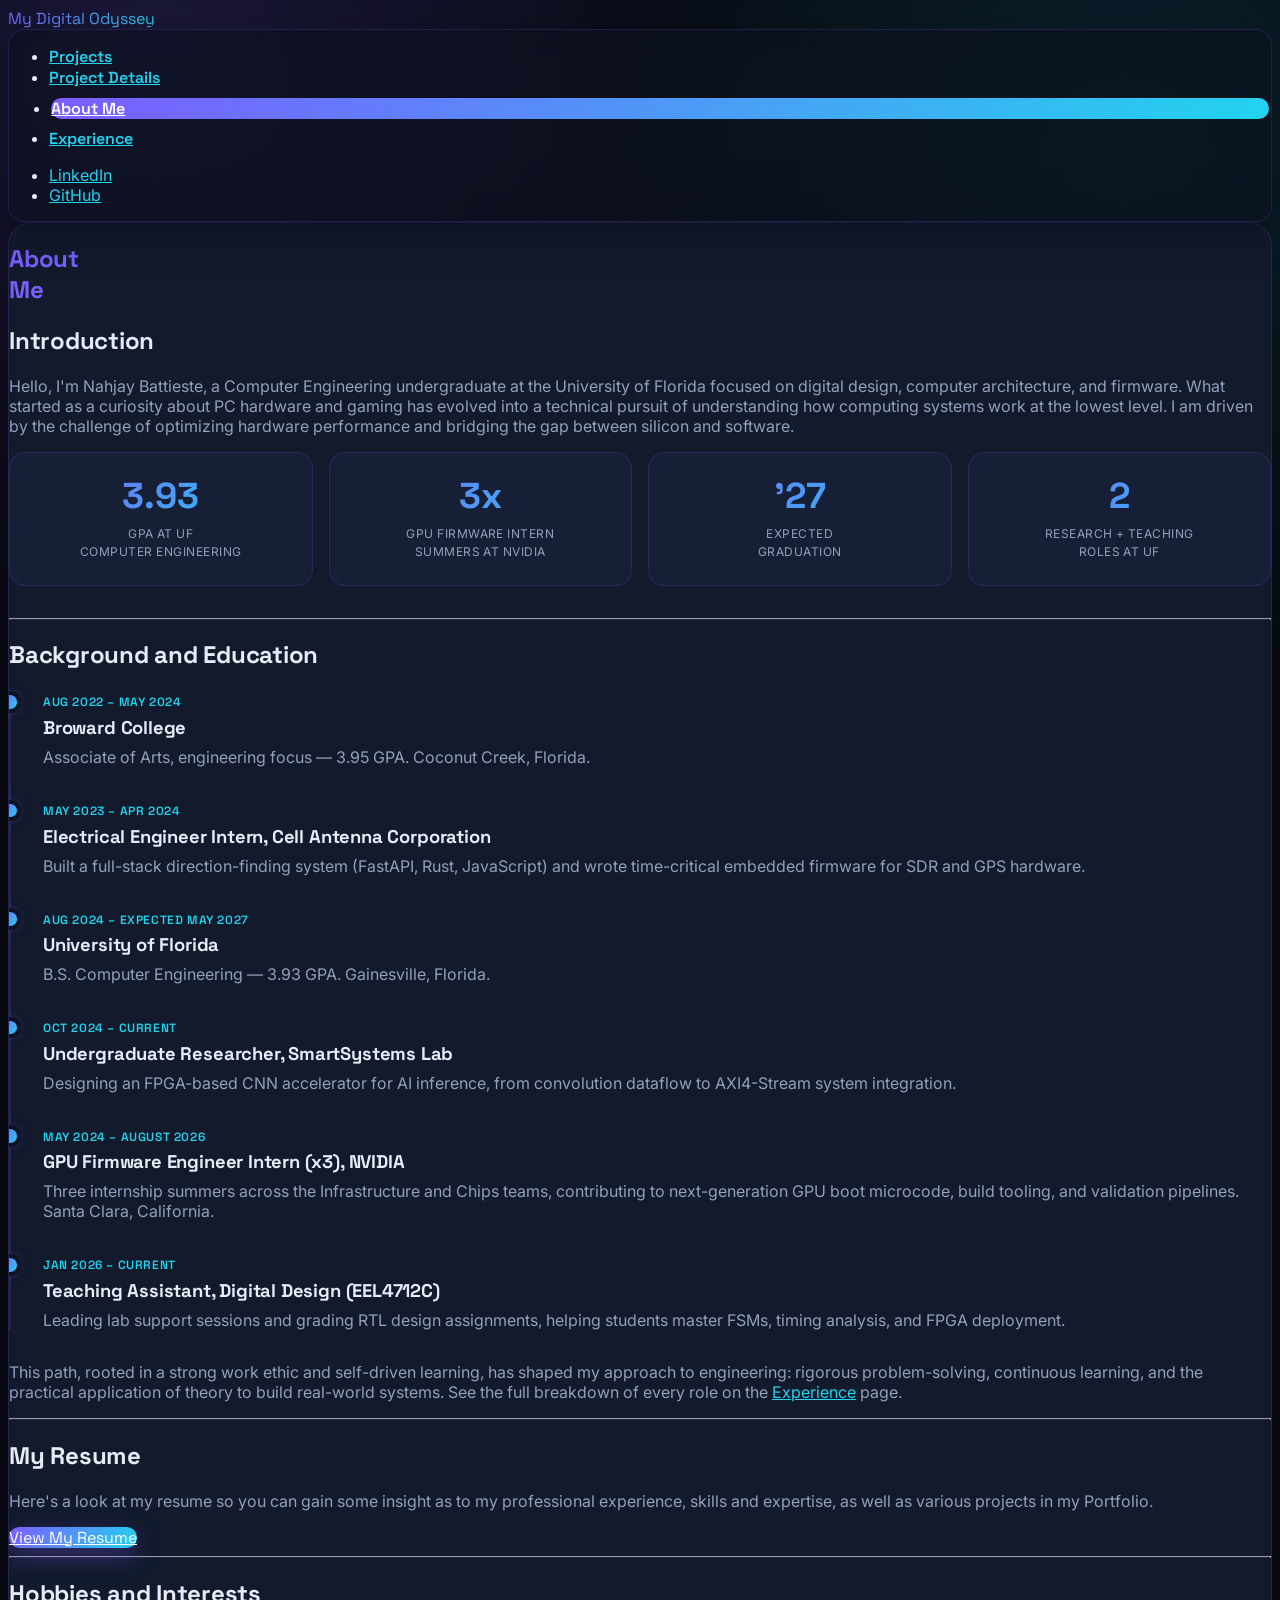
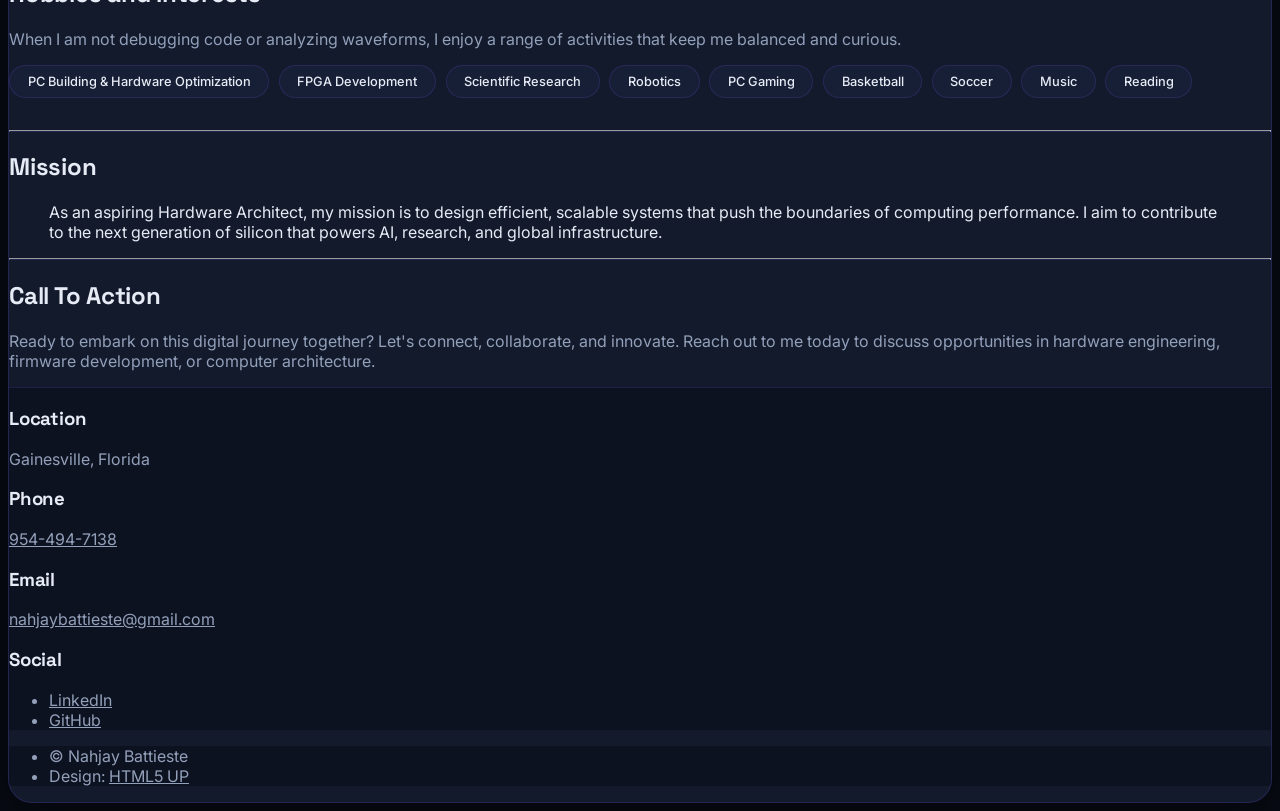
==== commit 871c75bc: "feat: fix outdated bio facts and improve readability with scannable UI About Me's Background & Educa" ====
--- a/elements.html
+++ b/elements.html
@@ -50,15 +50,68 @@
                                 <!-- Text stuff -->
                                     <h2>Introduction</h2>
                                     <p>Hello, I'm Nahjay Battieste, a Computer Engineering undergraduate at the University of Florida focused on digital design, computer architecture, and firmware. What started as a curiosity about PC hardware and gaming has evolved into a technical pursuit of understanding how computing systems work at the lowest level. I am driven by the challenge of optimizing hardware performance and bridging the gap between silicon and software.</p>
+
+                                    <div class="stat-grid">
+                                        <div class="stat-card">
+                                            <span class="stat-number">3.93</span>
+                                            <span class="stat-label">GPA at UF<br />Computer Engineering</span>
+                                        </div>
+                                        <div class="stat-card">
+                                            <span class="stat-number">3x</span>
+                                            <span class="stat-label">GPU Firmware Intern<br />Summers at NVIDIA</span>
+                                        </div>
+                                        <div class="stat-card">
+                                            <span class="stat-number">'27</span>
+                                            <span class="stat-label">Expected<br />Graduation</span>
+                                        </div>
+                                        <div class="stat-card">
+                                            <span class="stat-number">2</span>
+                                            <span class="stat-label">Research + Teaching<br />Roles at UF</span>
+                                        </div>
+                                    </div>
                                     <hr />
-                                    
+
                                     <h2>Background and Education</h2>
-                                    <p>I am currently pursuing my Bachelor of Science in Computer Engineering at the University of Florida. Beyond the classroom, I am deeply embedded in the academic community as an Undergraduate Researcher at the SmartSystems Lab, where I work on FPGA-based hardware acceleration, and as a Teaching Assistant for Digital Design, helping peers master VHDL and logic synthesis.</p>
+                                    <div class="timeline">
+                                        <div class="timeline-item">
+                                            <div class="timeline-marker"></div>
+                                            <span class="timeline-date">Aug 2022 – May 2024</span>
+                                            <h3>Broward College</h3>
+                                            <p>Associate of Arts, engineering focus — 3.95 GPA. Coconut Creek, Florida.</p>
+                                        </div>
+                                        <div class="timeline-item">
+                                            <div class="timeline-marker"></div>
+                                            <span class="timeline-date">May 2023 – Apr 2024</span>
+                                            <h3>Electrical Engineer Intern, Cell Antenna Corporation</h3>
+                                            <p>Built a full-stack direction-finding system (FastAPI, Rust, JavaScript) and wrote time-critical embedded firmware for SDR and GPS hardware.</p>
+                                        </div>
+                                        <div class="timeline-item">
+                                            <div class="timeline-marker"></div>
+                                            <span class="timeline-date">Aug 2024 – Expected May 2027</span>
+                                            <h3>University of Florida</h3>
+                                            <p>B.S. Computer Engineering — 3.93 GPA. Gainesville, Florida.</p>
+                                        </div>
+                                        <div class="timeline-item">
+                                            <div class="timeline-marker"></div>
+                                            <span class="timeline-date">Oct 2024 – Current</span>
+                                            <h3>Undergraduate Researcher, SmartSystems Lab</h3>
+                                            <p>Designing an FPGA-based CNN accelerator for AI inference, from convolution dataflow to AXI4-Stream system integration.</p>
+                                        </div>
+                                        <div class="timeline-item">
+                                            <div class="timeline-marker"></div>
+                                            <span class="timeline-date">May 2024 – August 2026</span>
+                                            <h3>GPU Firmware Engineer Intern (x3), NVIDIA</h3>
+                                            <p>Three internship summers across the Infrastructure and Chips teams, contributing to next-generation GPU boot microcode, build tooling, and validation pipelines. Santa Clara, California.</p>
+                                        </div>
+                                        <div class="timeline-item">
+                                            <div class="timeline-marker"></div>
+                                            <span class="timeline-date">Jan 2026 – Current</span>
+                                            <h3>Teaching Assistant, Digital Design (EEL4712C)</h3>
+                                            <p>Leading lab support sessions and grading RTL design assignments, helping students master FSMs, timing analysis, and FPGA deployment.</p>
+                                        </div>
+                                    </div>
+                                    <p>This path, rooted in a strong work ethic and self-driven learning, has shaped my approach to engineering: rigorous problem-solving, continuous learning, and the practical application of theory to build real-world systems. See the full breakdown of every role on the <a href="experience.html">Experience</a> page.</p>
 
-                                    <p>My technical education is reinforced by significant industry experience. I have completed two internships as a GPU Firmware Engineer at NVIDIA. These roles allowed me to contribute directly to next-generation hardware validation and automation pipelines, giving me a practical understanding of how large-scale silicon verification works in a fast-paced environment.</p>
-                                    
-                                    <p>My journey began at Broward College, where I earned my Associate of Arts with a focus on engineering before transferring to UF. This path, rooted in a strong work ethic and self-driven learning, has shaped my approach to engineering: I believe in rigorous problem-solving, continuous learning, and the practical application of theory to build real-world systems.</p>
-                                    
                                     <hr />
                                     <h2>My Resume</h2>
                                     <p>Here's a look at my resume so you can gain some insight as to my professional experience, skills and expertise, as well as various projects in my Portfolio.</p>
@@ -68,25 +121,16 @@
                                 <!-- Lists -->
                                     <h2>Hobbies and Interests</h2>
                                     <p>When I am not debugging code or analyzing waveforms, I enjoy a range of activities that keep me balanced and curious.</p>
-                                    <div class="row">
-                                        <div class="col-6 col-12-small">
-                                            <h3>Interests</h3>
-                                            <ul>
-                                                <li>PC Building & Hardware Optimization</li>
-                                                <li>FPGA Development</li>
-                                                <li>Scientific Research</li>
-                                                <li>Robotics</li>
-                                            </ul>
-                                        </div>
-                                        <div class="col-6 col-12-small">
-                                            <h3>Leisure</h3>
-                                            <ul>
-                                                <li>PC Gaming</li>
-                                                <li>Basketball & Soccer</li>
-                                                <li>Music</li>
-                                                <li>Reading</li>
-                                            </ul>
-                                        </div>
+                                    <div class="tag-list">
+                                        <span class="tag">PC Building &amp; Hardware Optimization</span>
+                                        <span class="tag">FPGA Development</span>
+                                        <span class="tag">Scientific Research</span>
+                                        <span class="tag">Robotics</span>
+                                        <span class="tag">PC Gaming</span>
+                                        <span class="tag">Basketball</span>
+                                        <span class="tag">Soccer</span>
+                                        <span class="tag">Music</span>
+                                        <span class="tag">Reading</span>
                                     </div>
                                     <hr />
 
--- a/assets/css/theme.css
+++ b/assets/css/theme.css
@@ -324,3 +324,160 @@
 		#copyright a {
 			color: var(--text-muted);
 		}
+
+/* Stat grid */
+
+	.stat-grid {
+		display: grid;
+		grid-template-columns: repeat(4, 1fr);
+		gap: 1rem;
+		margin: 0 0 2rem 0;
+	}
+
+		@media screen and (max-width: 736px) {
+
+			.stat-grid {
+				grid-template-columns: repeat(2, 1fr);
+			}
+
+		}
+
+		.stat-card {
+			background: var(--surface-alt);
+			border: 1px solid var(--border);
+			border-radius: 1rem;
+			padding: 1.5rem 1rem;
+			text-align: center;
+			transition: transform 0.25s ease, border-color 0.25s ease;
+		}
+
+			.stat-card:hover {
+				transform: translateY(-4px);
+				border-color: var(--accent-1);
+			}
+
+			.stat-card .stat-number {
+				display: block;
+				font-family: "Space Grotesk", "Source Sans Pro", Helvetica, sans-serif;
+				font-weight: 700;
+				font-size: 2.25rem;
+				line-height: 1.1;
+				background-image: var(--gradient);
+				-webkit-background-clip: text;
+				background-clip: text;
+				-webkit-text-fill-color: transparent;
+				margin-bottom: 0.5rem;
+			}
+
+			.stat-card .stat-label {
+				display: block;
+				font-size: 0.75rem;
+				letter-spacing: 0.04em;
+				text-transform: uppercase;
+				color: var(--text-muted);
+				line-height: 1.5;
+			}
+
+/* Timeline */
+
+	.timeline {
+		position: relative;
+		margin: 0 0 2rem 0;
+		padding-left: 2rem;
+		border-left: 2px solid var(--border);
+	}
+
+		.timeline-item {
+			position: relative;
+			padding-bottom: 2rem;
+		}
+
+			.timeline-item:last-child {
+				padding-bottom: 0;
+			}
+
+			.timeline-item .timeline-marker {
+				position: absolute;
+				top: 0.3rem;
+				left: -2.5rem;
+				width: 0.85rem;
+				height: 0.85rem;
+				border-radius: 50%;
+				background-image: var(--gradient);
+				box-shadow: 0 0 0 4px var(--bg-1), 0 0 12px rgba(124, 92, 255, 0.6);
+			}
+
+			.timeline-item .timeline-date {
+				display: inline-block;
+				font-family: "Space Grotesk", "Source Sans Pro", Helvetica, sans-serif;
+				font-size: 0.75rem;
+				font-weight: 600;
+				letter-spacing: 0.05em;
+				text-transform: uppercase;
+				color: var(--accent-2);
+				margin-bottom: 0.35rem;
+			}
+
+			.timeline-item h3 {
+				margin: 0 0 0.5rem 0;
+				font-size: 1.15rem;
+			}
+
+			.timeline-item p {
+				margin: 0;
+			}
+
+/* Tag list */
+
+	.tag-list {
+		display: flex;
+		flex-wrap: wrap;
+		gap: 0.6rem;
+		margin: 0 0 2rem 0;
+	}
+
+		.tag-list .tag {
+			display: inline-block;
+			padding: 0.5rem 1.1rem;
+			border-radius: 999px;
+			border: 1px solid var(--border);
+			background: var(--surface-alt);
+			color: var(--text);
+			font-size: 0.8rem;
+			font-weight: 500;
+			transition: border-color 0.2s ease, color 0.2s ease, transform 0.2s ease;
+		}
+
+			.tag-list .tag:hover {
+				border-color: var(--accent-2);
+				color: var(--accent-2);
+				transform: translateY(-2px);
+			}
+
+		.intro-tags {
+			justify-content: center;
+			margin: 0 0 1.75rem 0;
+		}
+
+			.intro-tags .tag {
+				background: rgba(8, 11, 20, 0.55);
+			}
+
+		.card-tags {
+			justify-content: center;
+			margin: 0 0 1.5rem 0;
+		}
+
+			.card-tags .tag {
+				padding: 0.35rem 0.85rem;
+				font-size: 0.7rem;
+			}
+
+		#main > .post.featured .card-tags {
+			justify-content: center;
+		}
+
+		.proj-tags {
+			justify-content: flex-start;
+			margin: 0.75rem 0 1.25rem 0;
+		}
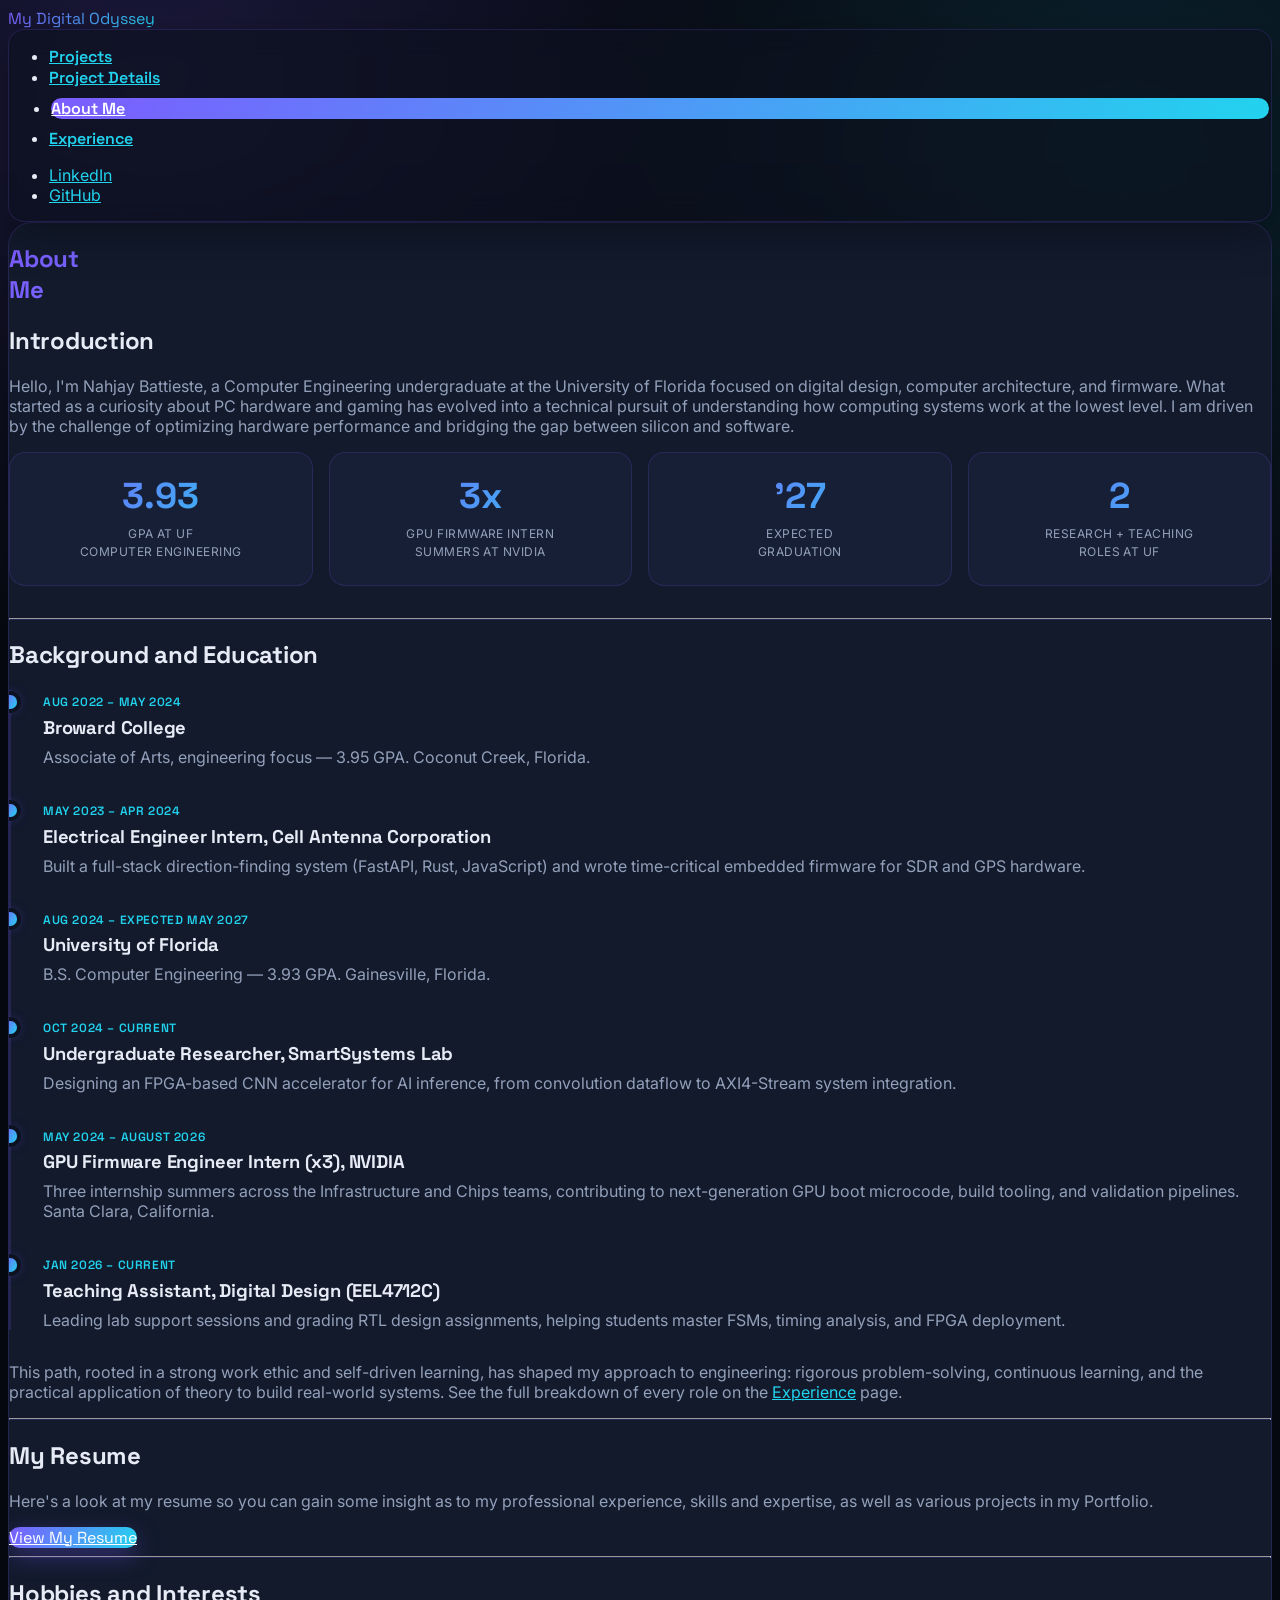
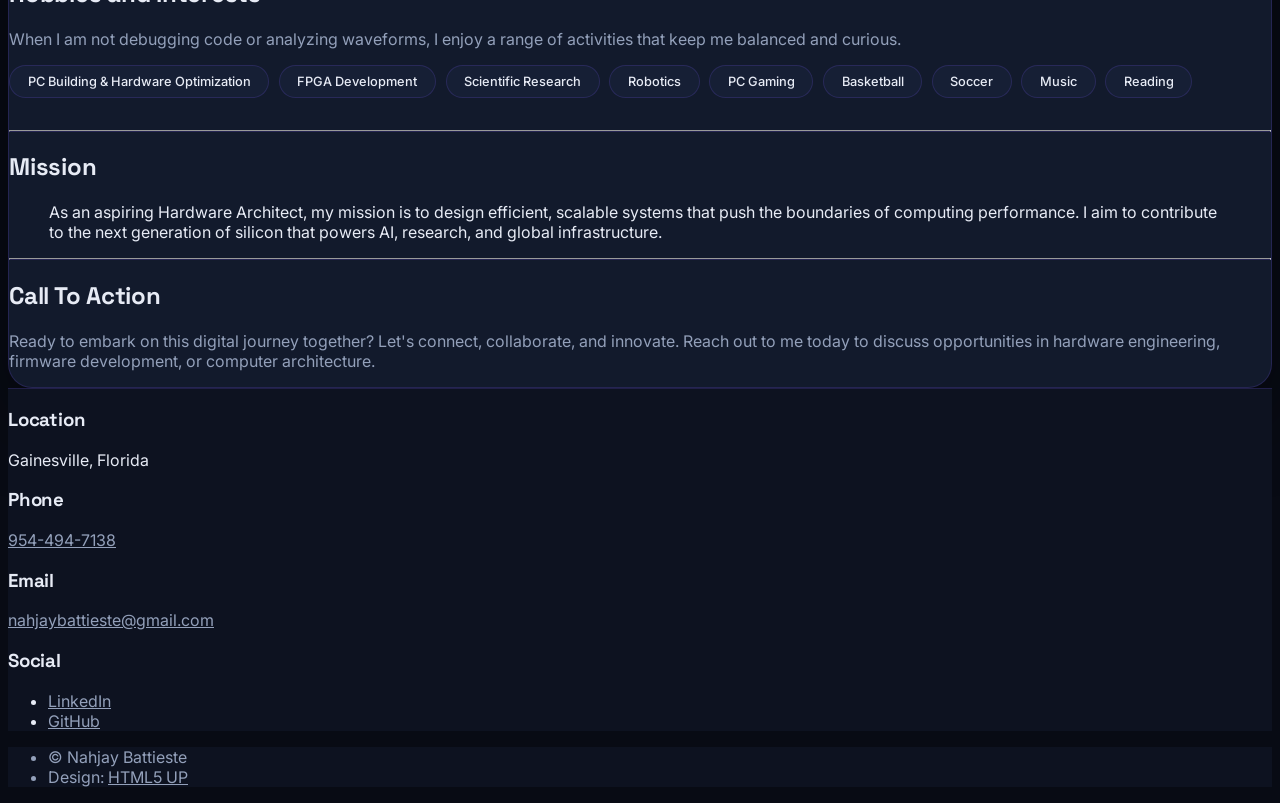
==== commit f648f332: "feat: add resume V3, add RAVEN and BNN projects, fix markup and links" ====
--- a/elements.html
+++ b/elements.html
@@ -115,7 +115,7 @@
                                     <hr />
                                     <h2>My Resume</h2>
                                     <p>Here's a look at my resume so you can gain some insight as to my professional experience, skills and expertise, as well as various projects in my Portfolio.</p>
-                                    <a href="/assets/Nahjay_Resume_V2.pdf" target="_blank" class="button primary">View My Resume</a>
+                                    <a href="assets/Nahjay_Resume_V3.pdf" target="_blank" class="button primary">View My Resume</a>
                                     <hr />
 
                                 <!-- Lists -->
@@ -142,17 +142,20 @@
                                 <!-- Table -->
                                     <h2>Call To Action</h2>
                                     <p>Ready to embark on this digital journey together? Let's connect, collaborate, and innovate. Reach out to me today to discuss opportunities in hardware engineering, firmware development, or computer architecture.</p>
-                                    
+                            </section>
+
+                    </div>
+
                 <!-- Footer -->
                     <footer id="footer">
                         <section class="split contact">
                             <section class="alt">
                                 <h3>Location</h3>
-                                <p>Gainesville, Florida<br />
+                                <p>Gainesville, Florida</p>
                             </section>
                             <section>
                                 <h3>Phone</h3>
-                                <p><a href="#">954-494-7138</a></p>
+                                <p><a href="tel:+19544947138">954-494-7138</a></p>
                             </section>
                             <section>
                                 <h3>Email</h3>
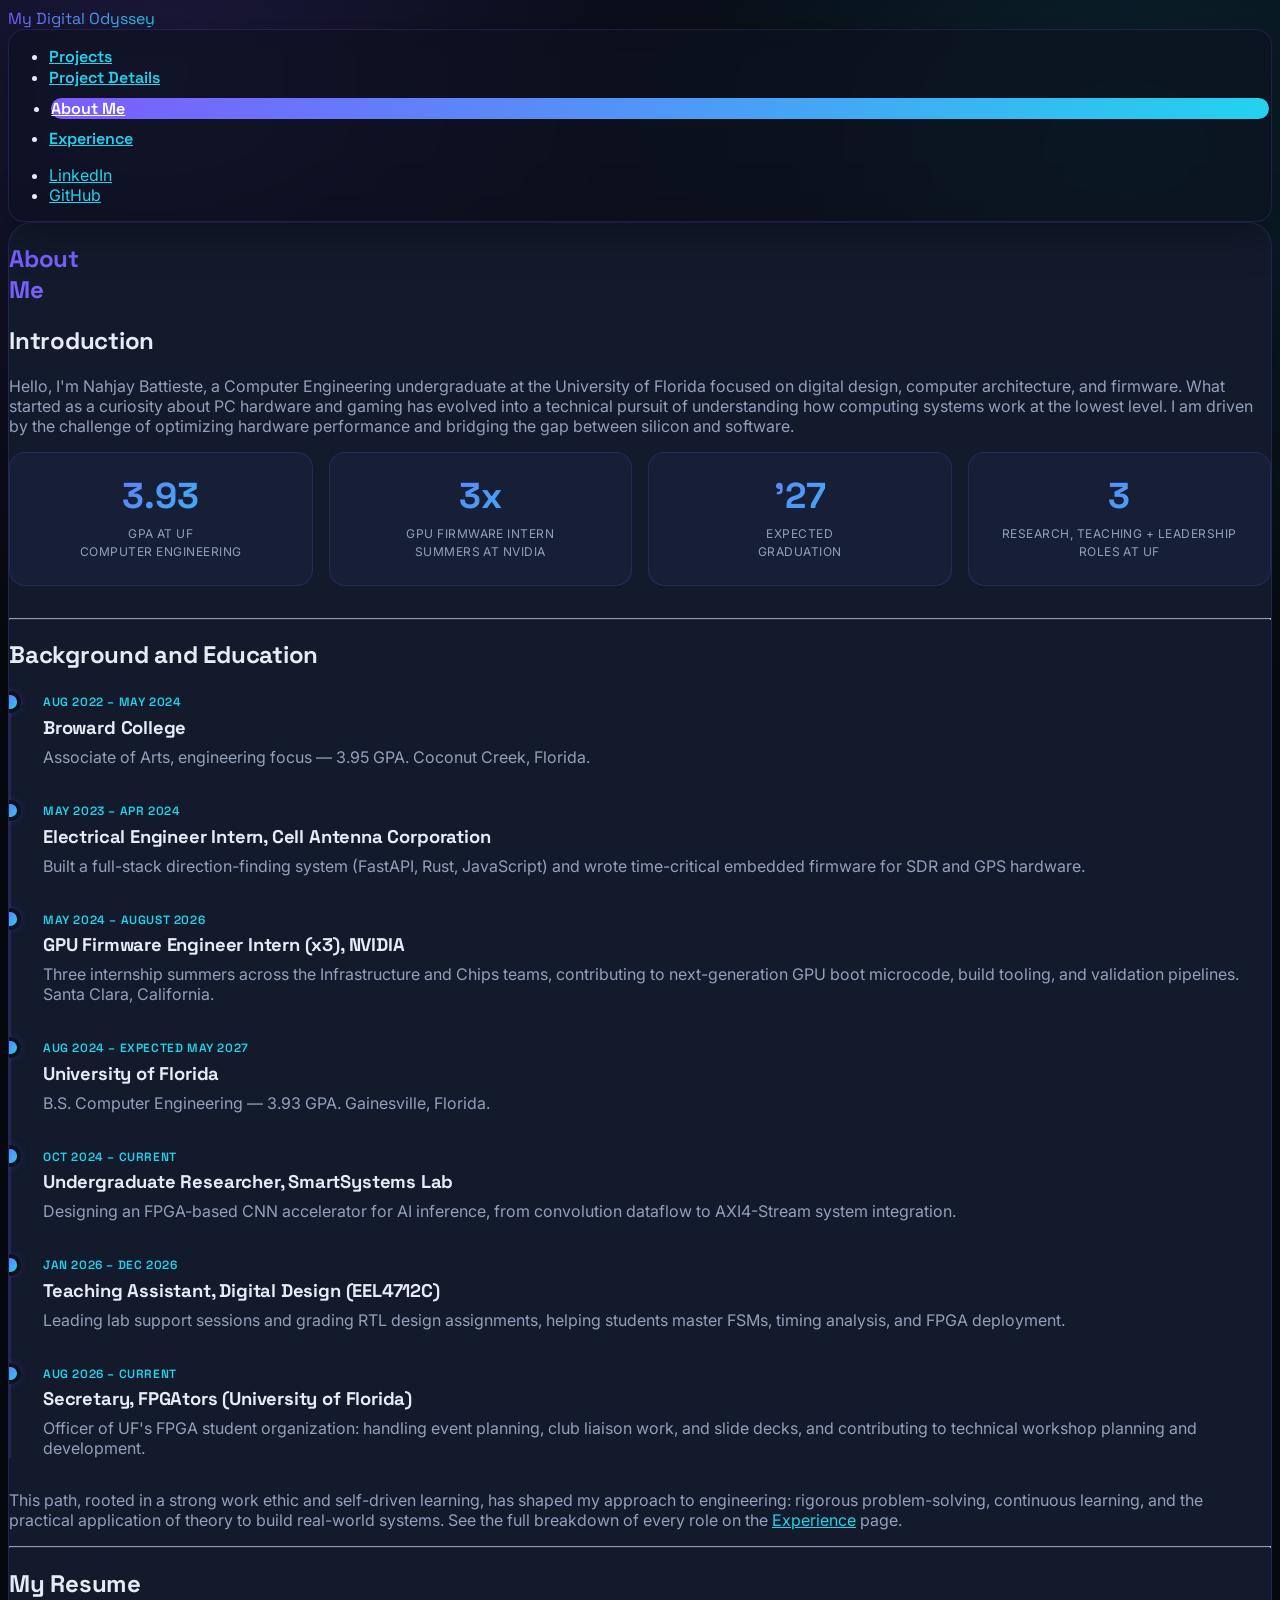
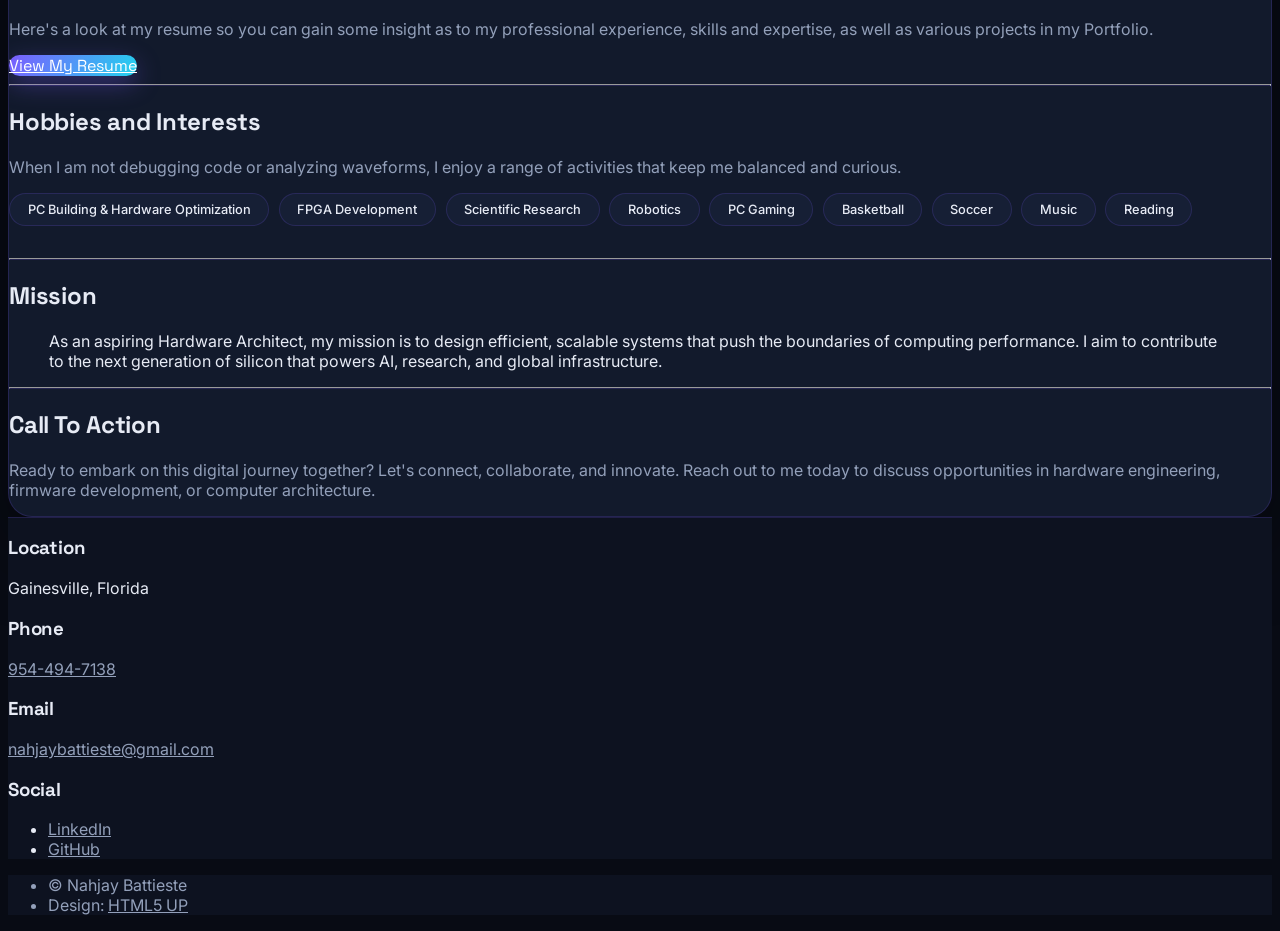
==== commit 613d9d63: "fix: add FPGAtors secretary to About Me, correct project claims, update resume and TA dates Co-Autho" ====
--- a/elements.html
+++ b/elements.html
@@ -65,8 +65,8 @@
                                             <span class="stat-label">Expected<br />Graduation</span>
                                         </div>
                                         <div class="stat-card">
-                                            <span class="stat-number">2</span>
-                                            <span class="stat-label">Research + Teaching<br />Roles at UF</span>
+                                            <span class="stat-number">3</span>
+                                            <span class="stat-label">Research, Teaching + Leadership<br />Roles at UF</span>
                                         </div>
                                     </div>
                                     <hr />
@@ -87,6 +87,12 @@
                                         </div>
                                         <div class="timeline-item">
                                             <div class="timeline-marker"></div>
+                                            <span class="timeline-date">May 2024 – August 2026</span>
+                                            <h3>GPU Firmware Engineer Intern (x3), NVIDIA</h3>
+                                            <p>Three internship summers across the Infrastructure and Chips teams, contributing to next-generation GPU boot microcode, build tooling, and validation pipelines. Santa Clara, California.</p>
+                                        </div>
+                                        <div class="timeline-item">
+                                            <div class="timeline-marker"></div>
                                             <span class="timeline-date">Aug 2024 – Expected May 2027</span>
                                             <h3>University of Florida</h3>
                                             <p>B.S. Computer Engineering — 3.93 GPA. Gainesville, Florida.</p>
@@ -99,15 +105,15 @@
                                         </div>
                                         <div class="timeline-item">
                                             <div class="timeline-marker"></div>
-                                            <span class="timeline-date">May 2024 – August 2026</span>
-                                            <h3>GPU Firmware Engineer Intern (x3), NVIDIA</h3>
-                                            <p>Three internship summers across the Infrastructure and Chips teams, contributing to next-generation GPU boot microcode, build tooling, and validation pipelines. Santa Clara, California.</p>
+                                            <span class="timeline-date">Jan 2026 – Dec 2026</span>
+                                            <h3>Teaching Assistant, Digital Design (EEL4712C)</h3>
+                                            <p>Leading lab support sessions and grading RTL design assignments, helping students master FSMs, timing analysis, and FPGA deployment.</p>
                                         </div>
                                         <div class="timeline-item">
                                             <div class="timeline-marker"></div>
-                                            <span class="timeline-date">Jan 2026 – Current</span>
-                                            <h3>Teaching Assistant, Digital Design (EEL4712C)</h3>
-                                            <p>Leading lab support sessions and grading RTL design assignments, helping students master FSMs, timing analysis, and FPGA deployment.</p>
+                                            <span class="timeline-date">Aug 2026 – Current</span>
+                                            <h3>Secretary, FPGAtors (University of Florida)</h3>
+                                            <p>Officer of UF's FPGA student organization: handling event planning, club liaison work, and slide decks, and contributing to technical workshop planning and development.</p>
                                         </div>
                                     </div>
                                     <p>This path, rooted in a strong work ethic and self-driven learning, has shaped my approach to engineering: rigorous problem-solving, continuous learning, and the practical application of theory to build real-world systems. See the full breakdown of every role on the <a href="experience.html">Experience</a> page.</p>
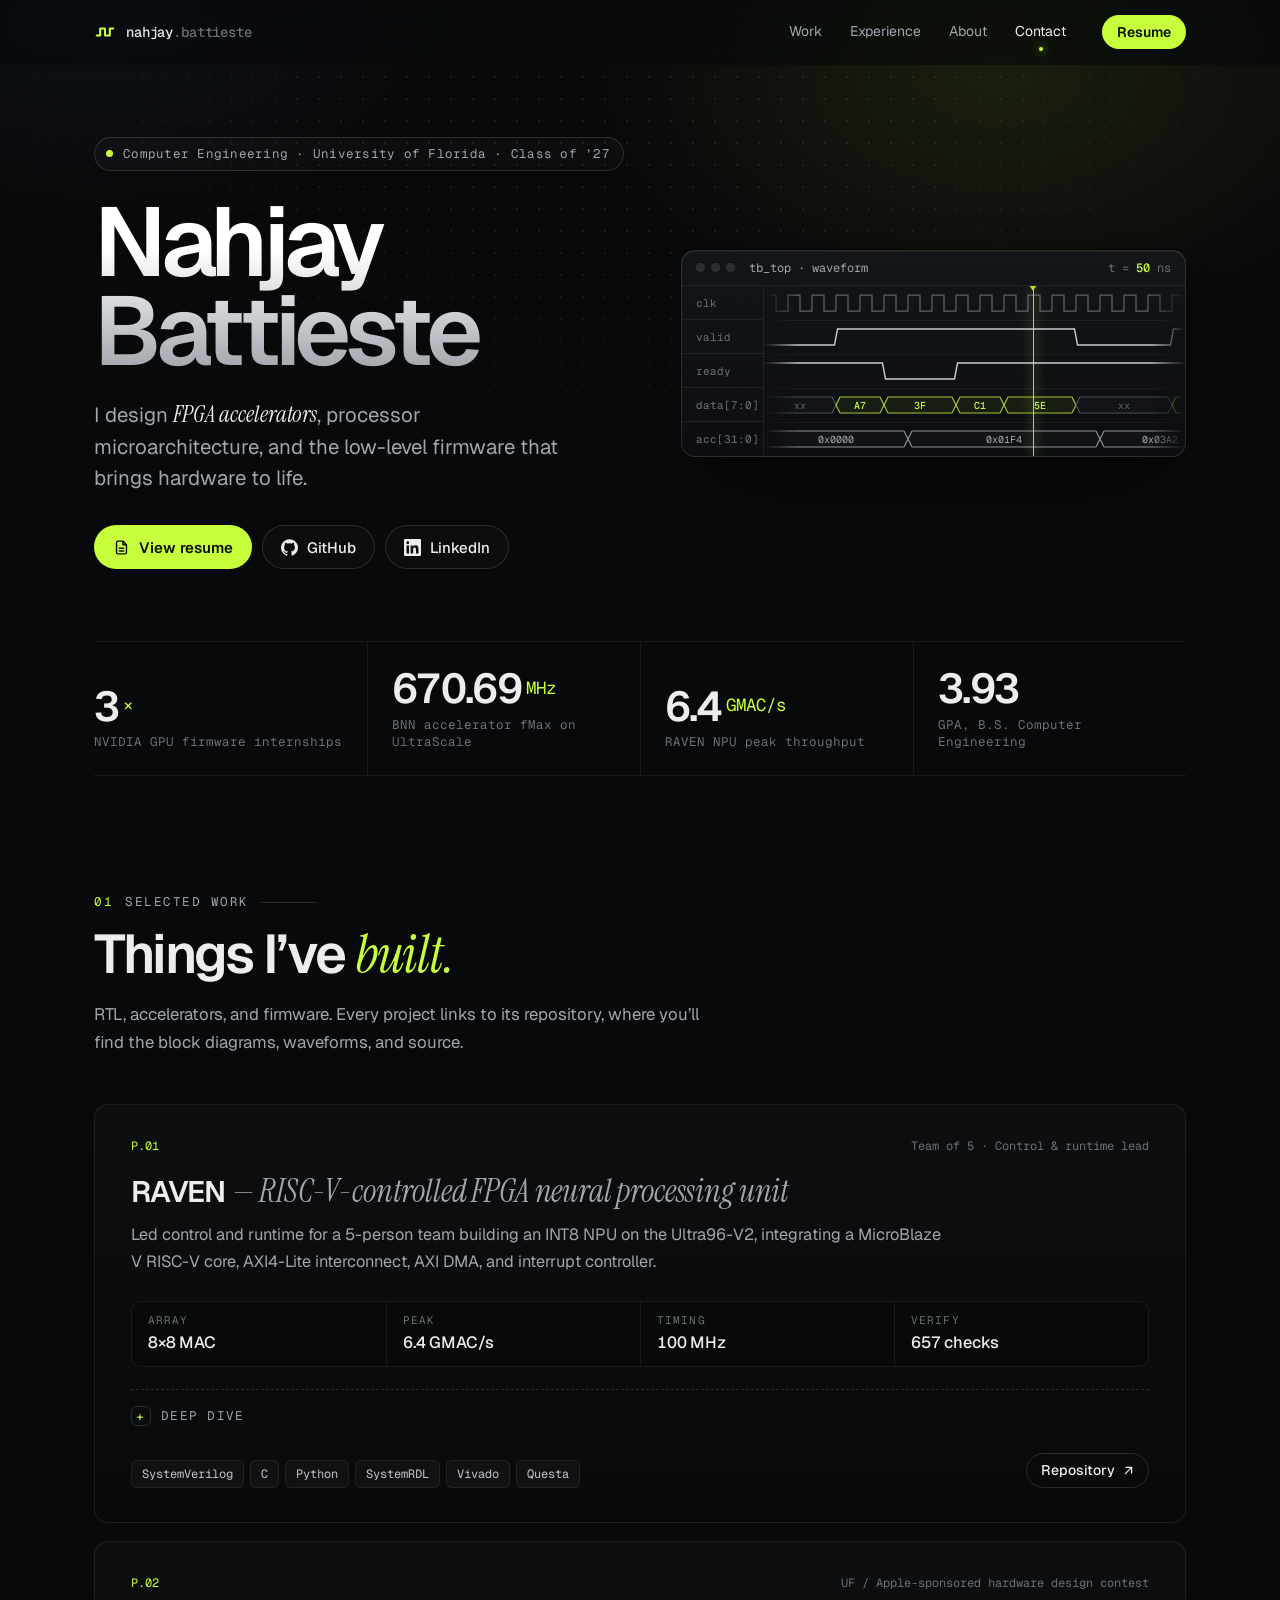
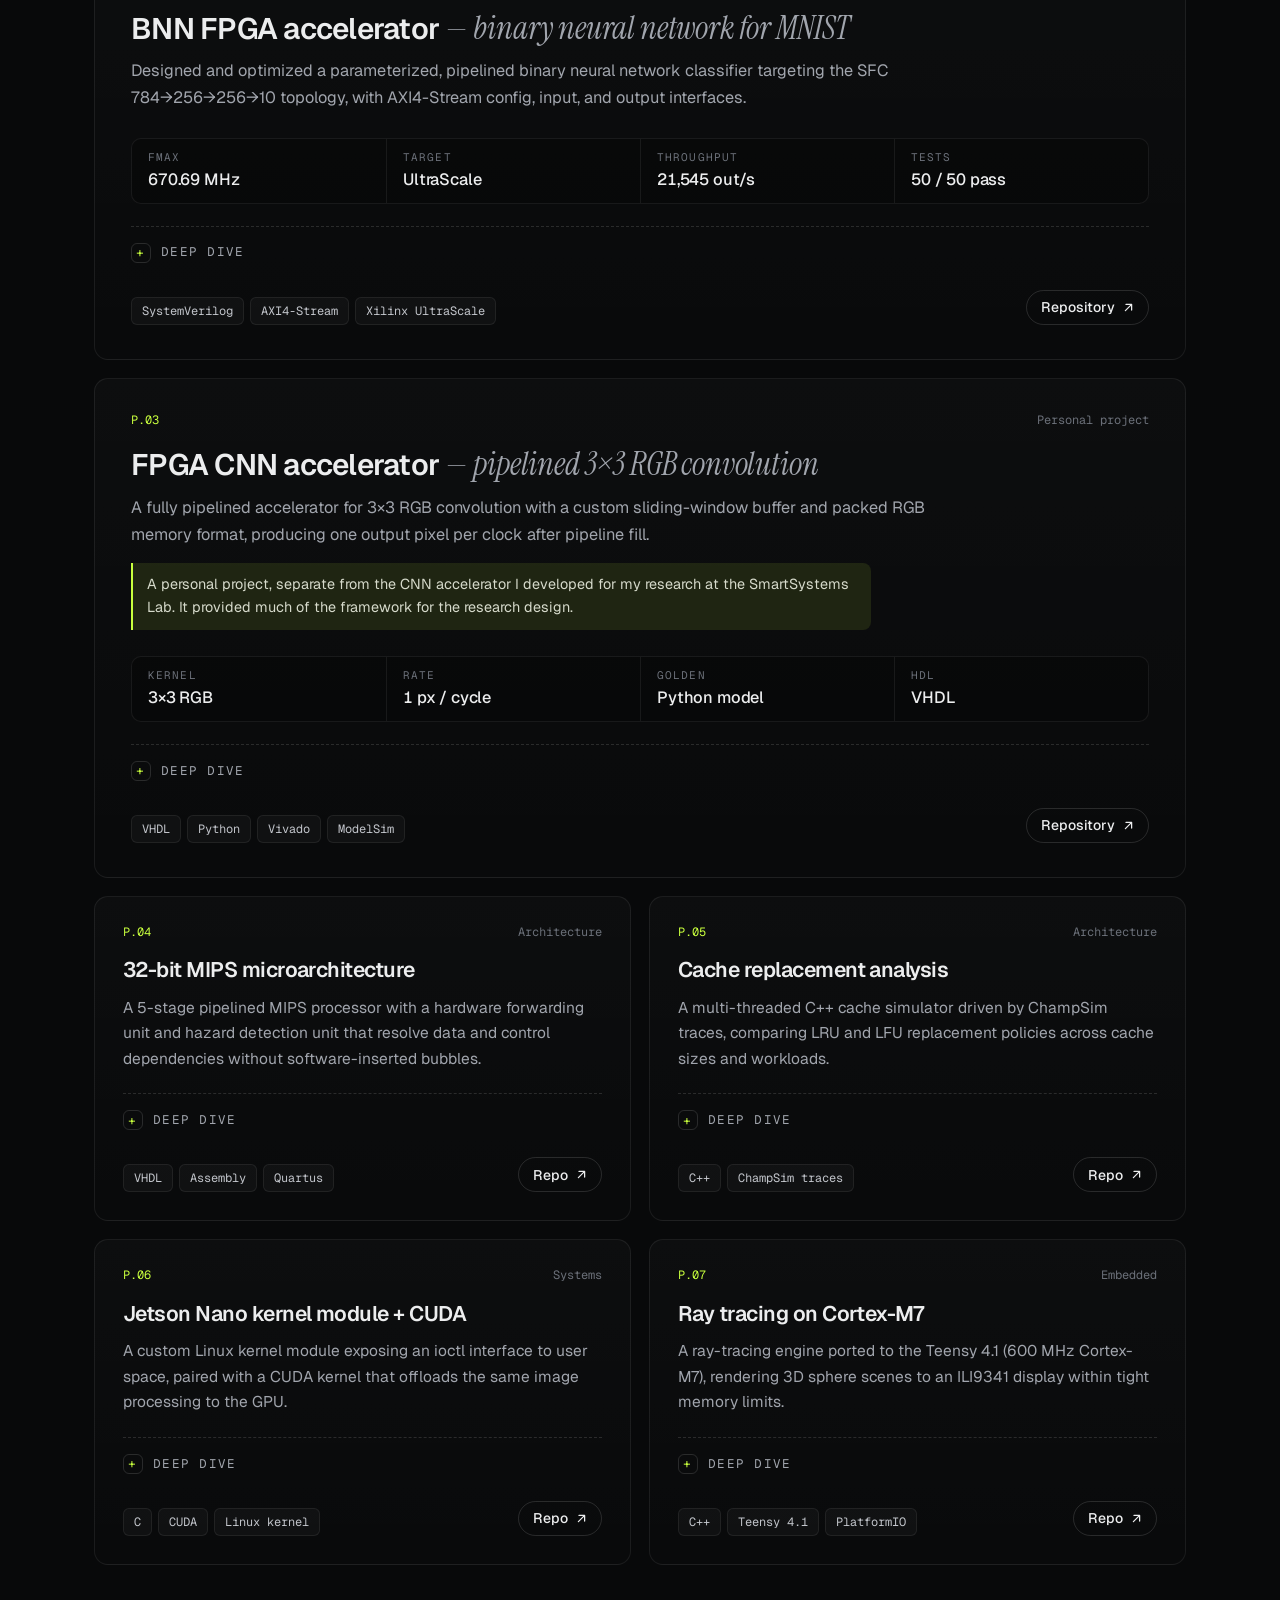
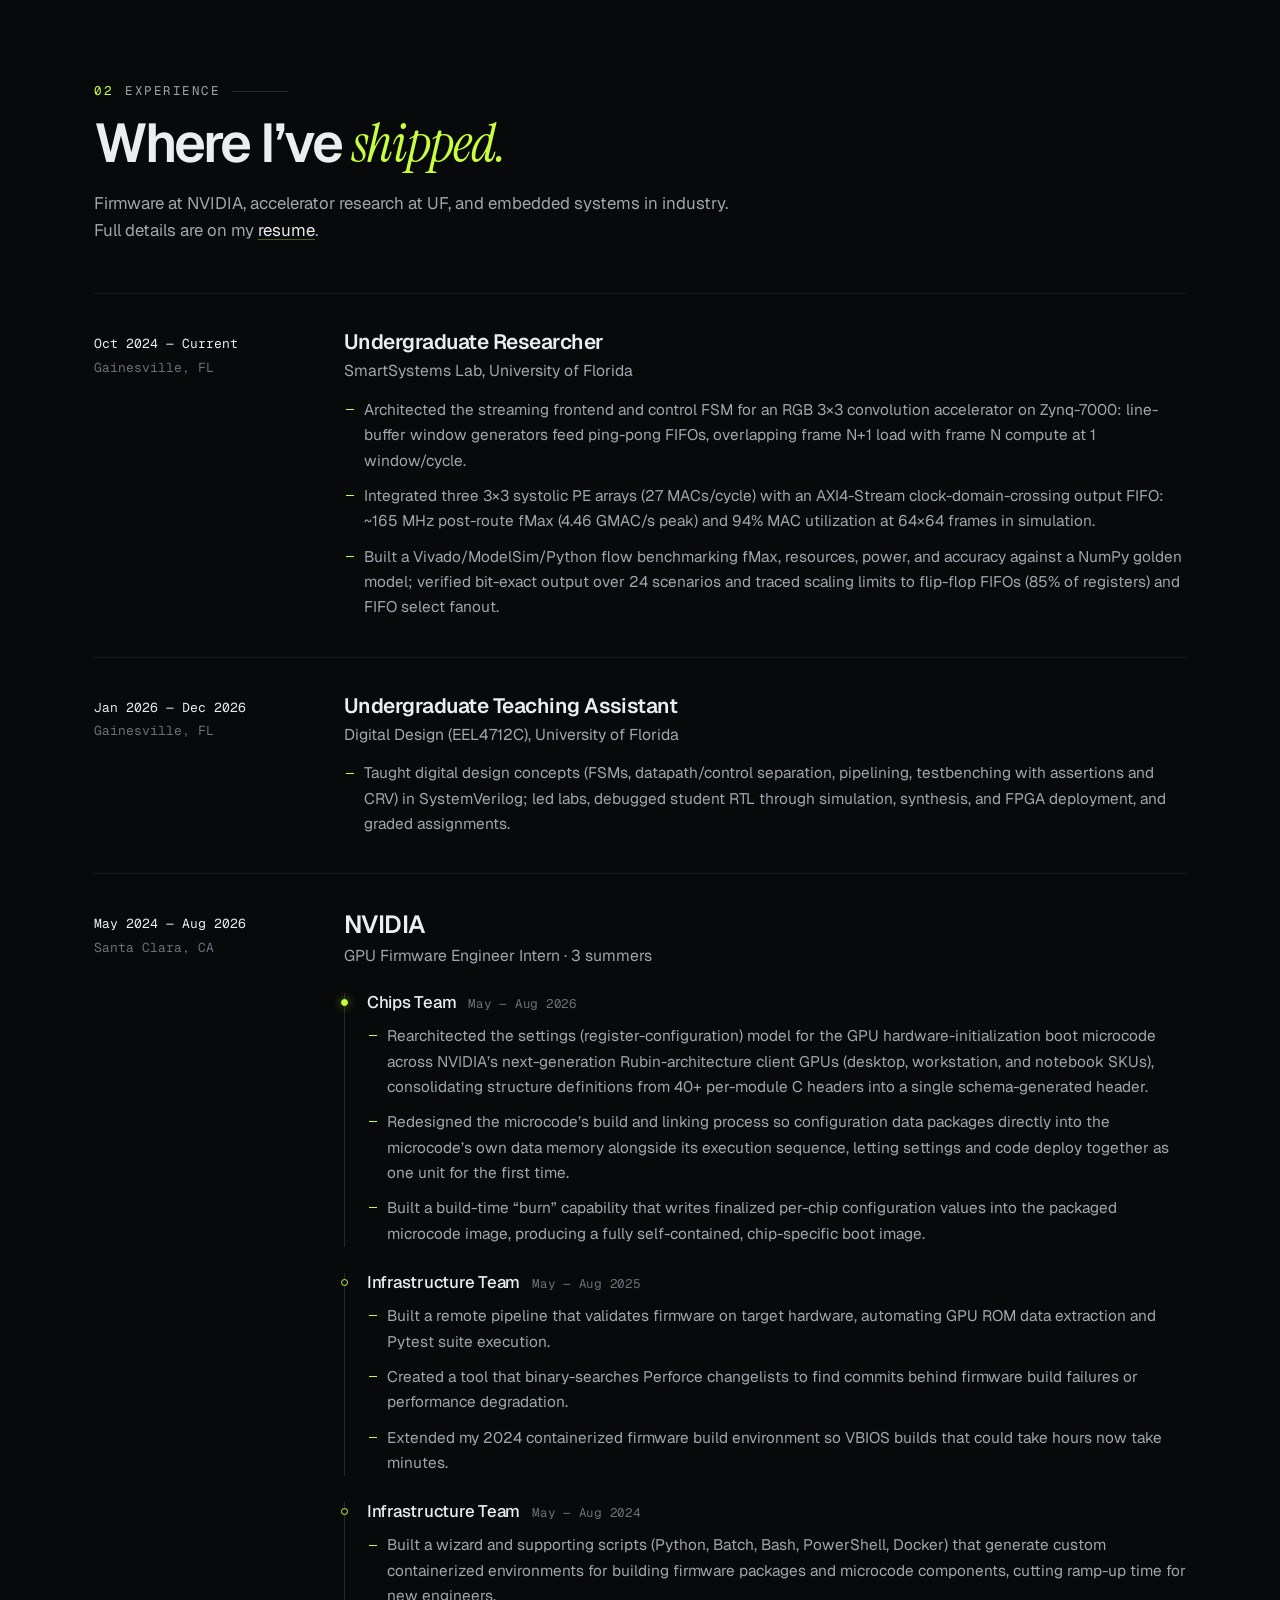
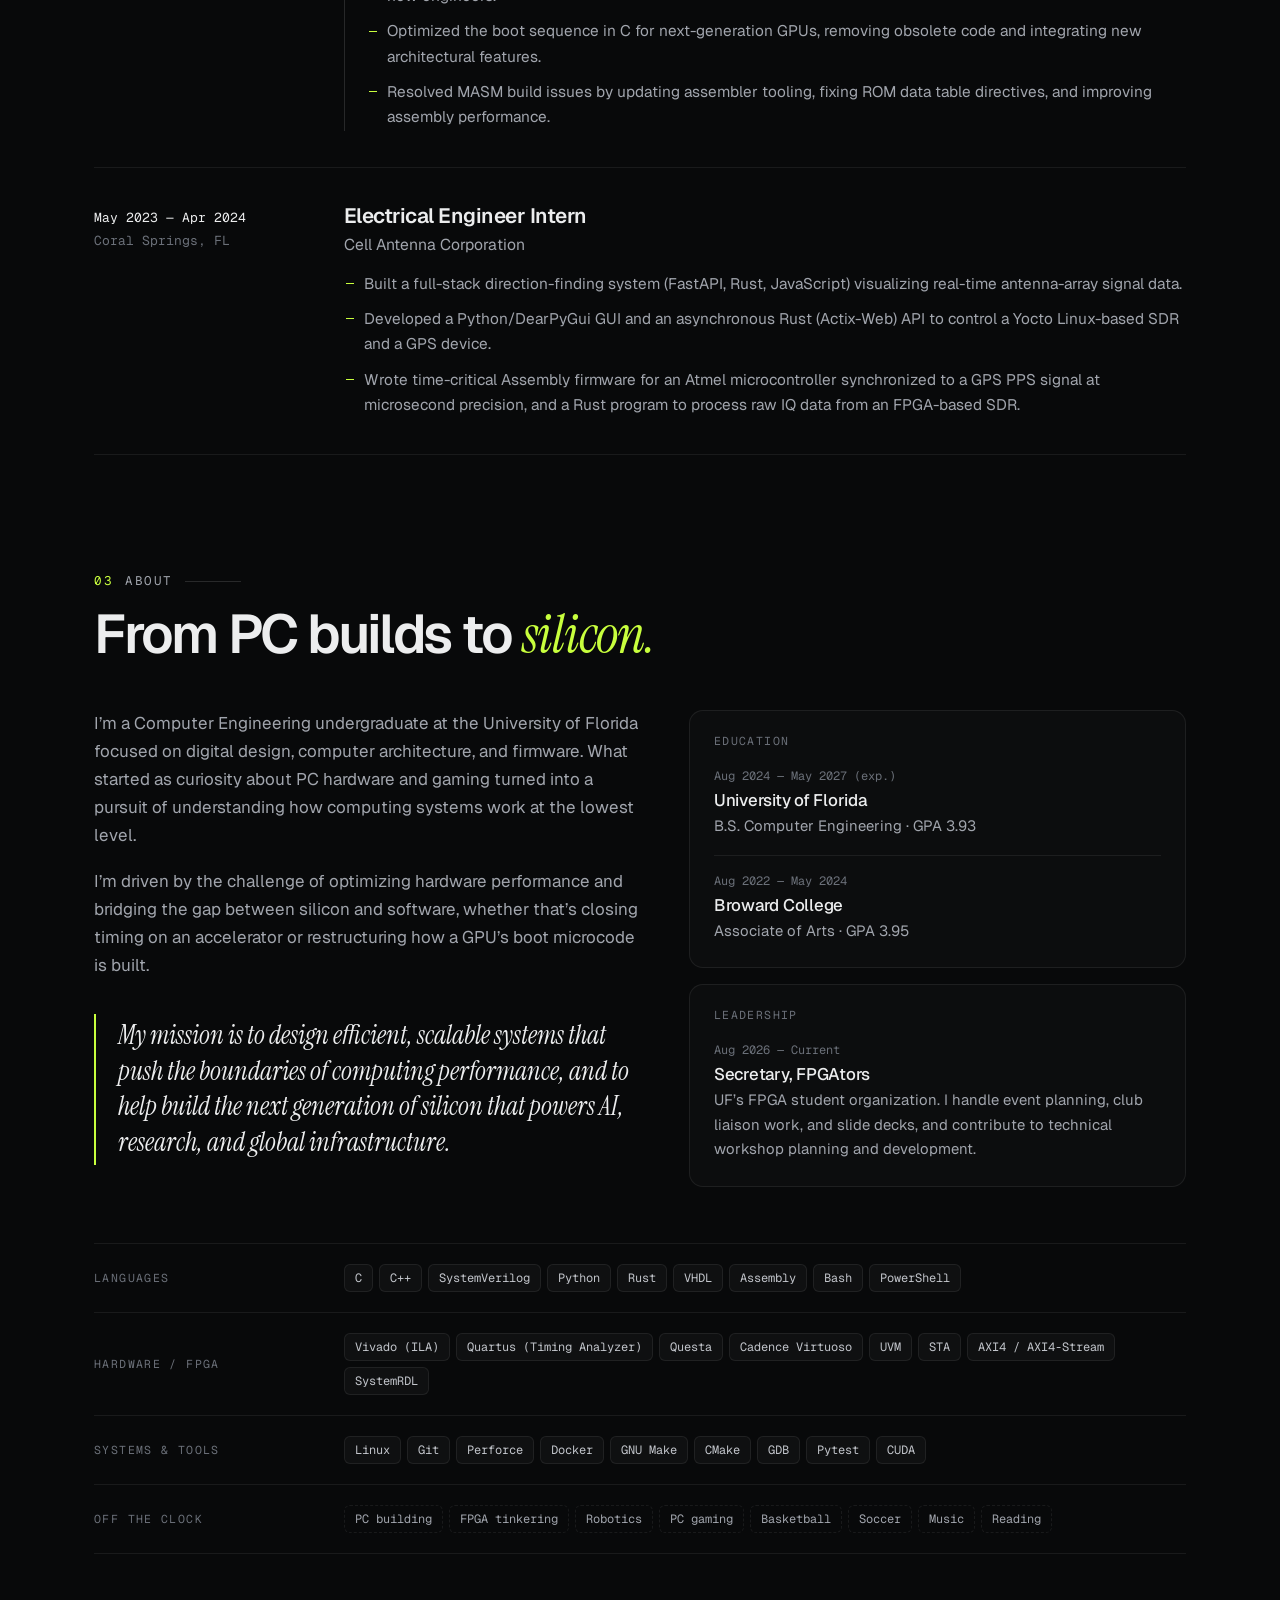
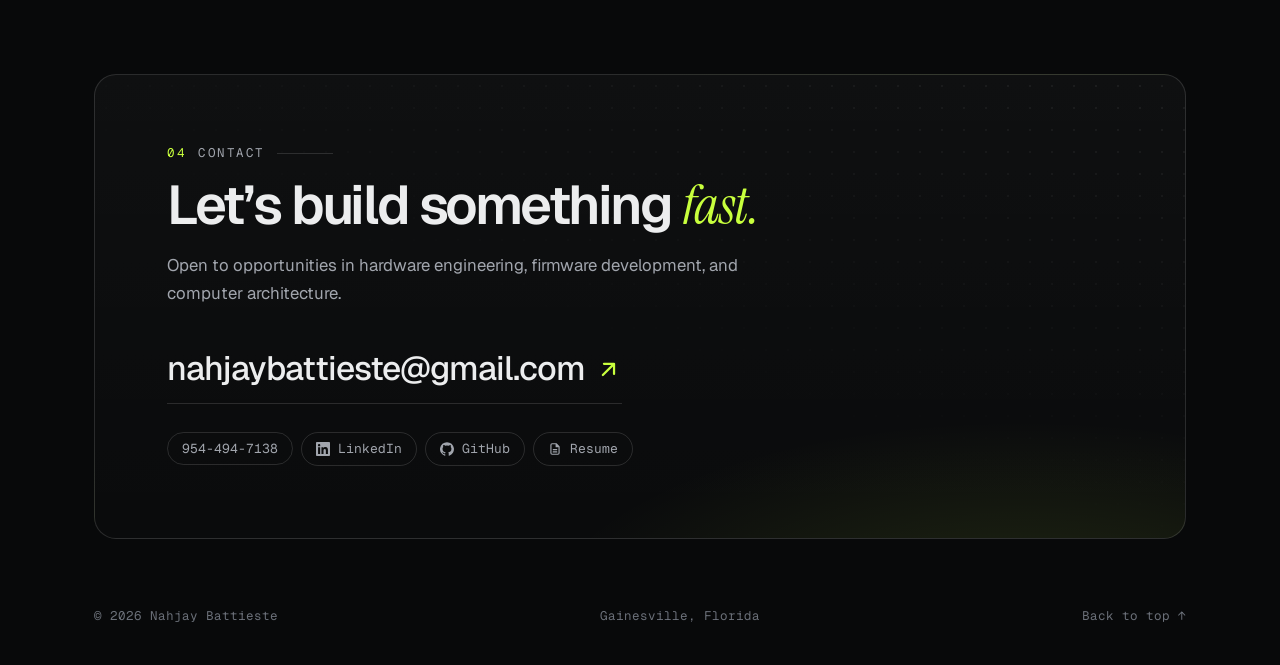
==== commit bd5fcd3f: "feat: redesign portfolio as a hand-built dark single page Replace the HTML5 UP Massively template wi" ====
--- a/elements.html
+++ b/elements.html
@@ -1,197 +1,14 @@
-<!DOCTYPE HTML>
-<!--
-    Massively by HTML5 UP
-    html5up.net | @ajlkn
-    Free for personal and commercial use under the CCA 3.0 license (html5up.net/license)
--->
-<html>
-    <head>
-        <title>About Me</title>
-        <meta charset="utf-8" />
-        <meta name="viewport" content="width=device-width, initial-scale=1, user-scalable=no" />
-        <link rel="stylesheet" href="assets/css/main.css" />
-        <link rel="stylesheet" href="assets/css/theme.css" />
-        <noscript><link rel="stylesheet" href="assets/css/noscript.css" /></noscript>
-    </head>
-    <body class="is-preload">
-
-        <!-- Wrapper -->
-            <div id="wrapper">
-
-                <!-- Header -->
-                    <header id="header">
-                        <a href="index.html" class="logo">My Digital Odyssey</a>
-                    </header>
-
-                <!-- Nav -->
-                    <nav id="nav">
-                        <ul class="links">
-                            <li><a href="index.html">Projects</a></li>
-                            <li><a href="generic.html">Project Details</a></li>
-                            <li class="active"><a href="elements.html">About Me</a></li>
-                            <li><a href="experience.html">Experience</a></li>
-                        </ul>
-                        <ul class="icons">
-                            <li><a href="https://www.linkedin.com/in/nahjay-battieste-a84655224" class="icon brands fa-linkedin"><span class="label">LinkedIn</span></a></li>
-                            <li><a href="https://github.com/Nahjay" class="icon brands fa-github"><span class="label">GitHub</span></a></li>
-                        </ul>
-                    </nav>
-
-                <!-- Main -->
-                    <div id="main">
-
-                        <!-- Post -->
-                            <section class="post">
-                                <header class="major">
-                                    <h1>About<br />
-                                    Me</h1>
-                                </header>
-
-                                <!-- Text stuff -->
-                                    <h2>Introduction</h2>
-                                    <p>Hello, I'm Nahjay Battieste, a Computer Engineering undergraduate at the University of Florida focused on digital design, computer architecture, and firmware. What started as a curiosity about PC hardware and gaming has evolved into a technical pursuit of understanding how computing systems work at the lowest level. I am driven by the challenge of optimizing hardware performance and bridging the gap between silicon and software.</p>
-
-                                    <div class="stat-grid">
-                                        <div class="stat-card">
-                                            <span class="stat-number">3.93</span>
-                                            <span class="stat-label">GPA at UF<br />Computer Engineering</span>
-                                        </div>
-                                        <div class="stat-card">
-                                            <span class="stat-number">3x</span>
-                                            <span class="stat-label">GPU Firmware Intern<br />Summers at NVIDIA</span>
-                                        </div>
-                                        <div class="stat-card">
-                                            <span class="stat-number">'27</span>
-                                            <span class="stat-label">Expected<br />Graduation</span>
-                                        </div>
-                                        <div class="stat-card">
-                                            <span class="stat-number">3</span>
-                                            <span class="stat-label">Research, Teaching + Leadership<br />Roles at UF</span>
-                                        </div>
-                                    </div>
-                                    <hr />
-
-                                    <h2>Background and Education</h2>
-                                    <div class="timeline">
-                                        <div class="timeline-item">
-                                            <div class="timeline-marker"></div>
-                                            <span class="timeline-date">Aug 2022 – May 2024</span>
-                                            <h3>Broward College</h3>
-                                            <p>Associate of Arts, engineering focus — 3.95 GPA. Coconut Creek, Florida.</p>
-                                        </div>
-                                        <div class="timeline-item">
-                                            <div class="timeline-marker"></div>
-                                            <span class="timeline-date">May 2023 – Apr 2024</span>
-                                            <h3>Electrical Engineer Intern, Cell Antenna Corporation</h3>
-                                            <p>Built a full-stack direction-finding system (FastAPI, Rust, JavaScript) and wrote time-critical embedded firmware for SDR and GPS hardware.</p>
-                                        </div>
-                                        <div class="timeline-item">
-                                            <div class="timeline-marker"></div>
-                                            <span class="timeline-date">May 2024 – August 2026</span>
-                                            <h3>GPU Firmware Engineer Intern (x3), NVIDIA</h3>
-                                            <p>Three internship summers across the Infrastructure and Chips teams, contributing to next-generation GPU boot microcode, build tooling, and validation pipelines. Santa Clara, California.</p>
-                                        </div>
-                                        <div class="timeline-item">
-                                            <div class="timeline-marker"></div>
-                                            <span class="timeline-date">Aug 2024 – Expected May 2027</span>
-                                            <h3>University of Florida</h3>
-                                            <p>B.S. Computer Engineering — 3.93 GPA. Gainesville, Florida.</p>
-                                        </div>
-                                        <div class="timeline-item">
-                                            <div class="timeline-marker"></div>
-                                            <span class="timeline-date">Oct 2024 – Current</span>
-                                            <h3>Undergraduate Researcher, SmartSystems Lab</h3>
-                                            <p>Designing an FPGA-based CNN accelerator for AI inference, from convolution dataflow to AXI4-Stream system integration.</p>
-                                        </div>
-                                        <div class="timeline-item">
-                                            <div class="timeline-marker"></div>
-                                            <span class="timeline-date">Jan 2026 – Dec 2026</span>
-                                            <h3>Teaching Assistant, Digital Design (EEL4712C)</h3>
-                                            <p>Leading lab support sessions and grading RTL design assignments, helping students master FSMs, timing analysis, and FPGA deployment.</p>
-                                        </div>
-                                        <div class="timeline-item">
-                                            <div class="timeline-marker"></div>
-                                            <span class="timeline-date">Aug 2026 – Current</span>
-                                            <h3>Secretary, FPGAtors (University of Florida)</h3>
-                                            <p>Officer of UF's FPGA student organization: handling event planning, club liaison work, and slide decks, and contributing to technical workshop planning and development.</p>
-                                        </div>
-                                    </div>
-                                    <p>This path, rooted in a strong work ethic and self-driven learning, has shaped my approach to engineering: rigorous problem-solving, continuous learning, and the practical application of theory to build real-world systems. See the full breakdown of every role on the <a href="experience.html">Experience</a> page.</p>
-
-                                    <hr />
-                                    <h2>My Resume</h2>
-                                    <p>Here's a look at my resume so you can gain some insight as to my professional experience, skills and expertise, as well as various projects in my Portfolio.</p>
-                                    <a href="assets/Nahjay_Resume_V3.pdf" target="_blank" class="button primary">View My Resume</a>
-                                    <hr />
-
-                                <!-- Lists -->
-                                    <h2>Hobbies and Interests</h2>
-                                    <p>When I am not debugging code or analyzing waveforms, I enjoy a range of activities that keep me balanced and curious.</p>
-                                    <div class="tag-list">
-                                        <span class="tag">PC Building &amp; Hardware Optimization</span>
-                                        <span class="tag">FPGA Development</span>
-                                        <span class="tag">Scientific Research</span>
-                                        <span class="tag">Robotics</span>
-                                        <span class="tag">PC Gaming</span>
-                                        <span class="tag">Basketball</span>
-                                        <span class="tag">Soccer</span>
-                                        <span class="tag">Music</span>
-                                        <span class="tag">Reading</span>
-                                    </div>
-                                    <hr />
-
-                                <!-- Blockquote -->
-                                    <h2>Mission</h2>
-                                    <blockquote>As an aspiring Hardware Architect, my mission is to design efficient, scalable systems that push the boundaries of computing performance. I aim to contribute to the next generation of silicon that powers AI, research, and global infrastructure.</blockquote>
-                                    <hr />
-
-                                <!-- Table -->
-                                    <h2>Call To Action</h2>
-                                    <p>Ready to embark on this digital journey together? Let's connect, collaborate, and innovate. Reach out to me today to discuss opportunities in hardware engineering, firmware development, or computer architecture.</p>
-                            </section>
-
-                    </div>
-
-                <!-- Footer -->
-                    <footer id="footer">
-                        <section class="split contact">
-                            <section class="alt">
-                                <h3>Location</h3>
-                                <p>Gainesville, Florida</p>
-                            </section>
-                            <section>
-                                <h3>Phone</h3>
-                                <p><a href="tel:+19544947138">954-494-7138</a></p>
-                            </section>
-                            <section>
-                                <h3>Email</h3>
-                                <p><a href="mailto:nahjaybattieste@gmail.com">nahjaybattieste@gmail.com</a></p>
-                            </section>
-                            <section>
-                                <h3>Social</h3>
-                                <ul class="icons alt">
-                                    <li><a href="https://www.linkedin.com/in/nahjay-battieste-a84655224" class="icon brands alt fa-linkedin"><span class="label">LinkedIn</span></a></li>
-                                    <li><a href="https://github.com/Nahjay" class="icon brands alt fa-github"><span class="label">GitHub</span></a></li>
-                                </ul>
-                            </section>
-                        </section>
-                    </footer>
-
-                <!-- Copyright -->
-                    <div id="copyright">
-                        <ul><li>&copy; Nahjay Battieste</li><li>Design: <a href="https://html5up.net">HTML5 UP</a></li></ul>
-                    </div>
-
-            </div>
-
-        <!-- Scripts -->
-            <script src="assets/js/jquery.min.js"></script>
-            <script src="assets/js/jquery.scrollex.min.js"></script>
-            <script src="assets/js/jquery.scrolly.min.js"></script>
-            <script src="assets/js/browser.min.js"></script>
-            <script src="assets/js/breakpoints.min.js"></script>
-            <script src="assets/js/util.js"></script>
-            <script src="assets/js/main.js"></script>
-
-    </body>
-</html>
+<!DOCTYPE html>
+<html lang="en">
+<head>
+  <meta charset="utf-8" />
+  <title>Nahjay Battieste — Redirecting…</title>
+  <meta name="robots" content="noindex" />
+  <meta http-equiv="refresh" content="0; url=index.html#about" />
+  <link rel="canonical" href="https://nahjay.github.io/#about" />
+  <script>location.replace('index.html' + (location.hash || '#about'));</script>
+</head>
+<body style="background:#08090a;color:#ecedee;font-family:system-ui,sans-serif">
+  <p>This page has moved. <a style="color:#c8ff3d" href="index.html#about">Continue to the portfolio</a>.</p>
+</body>
+</html>
